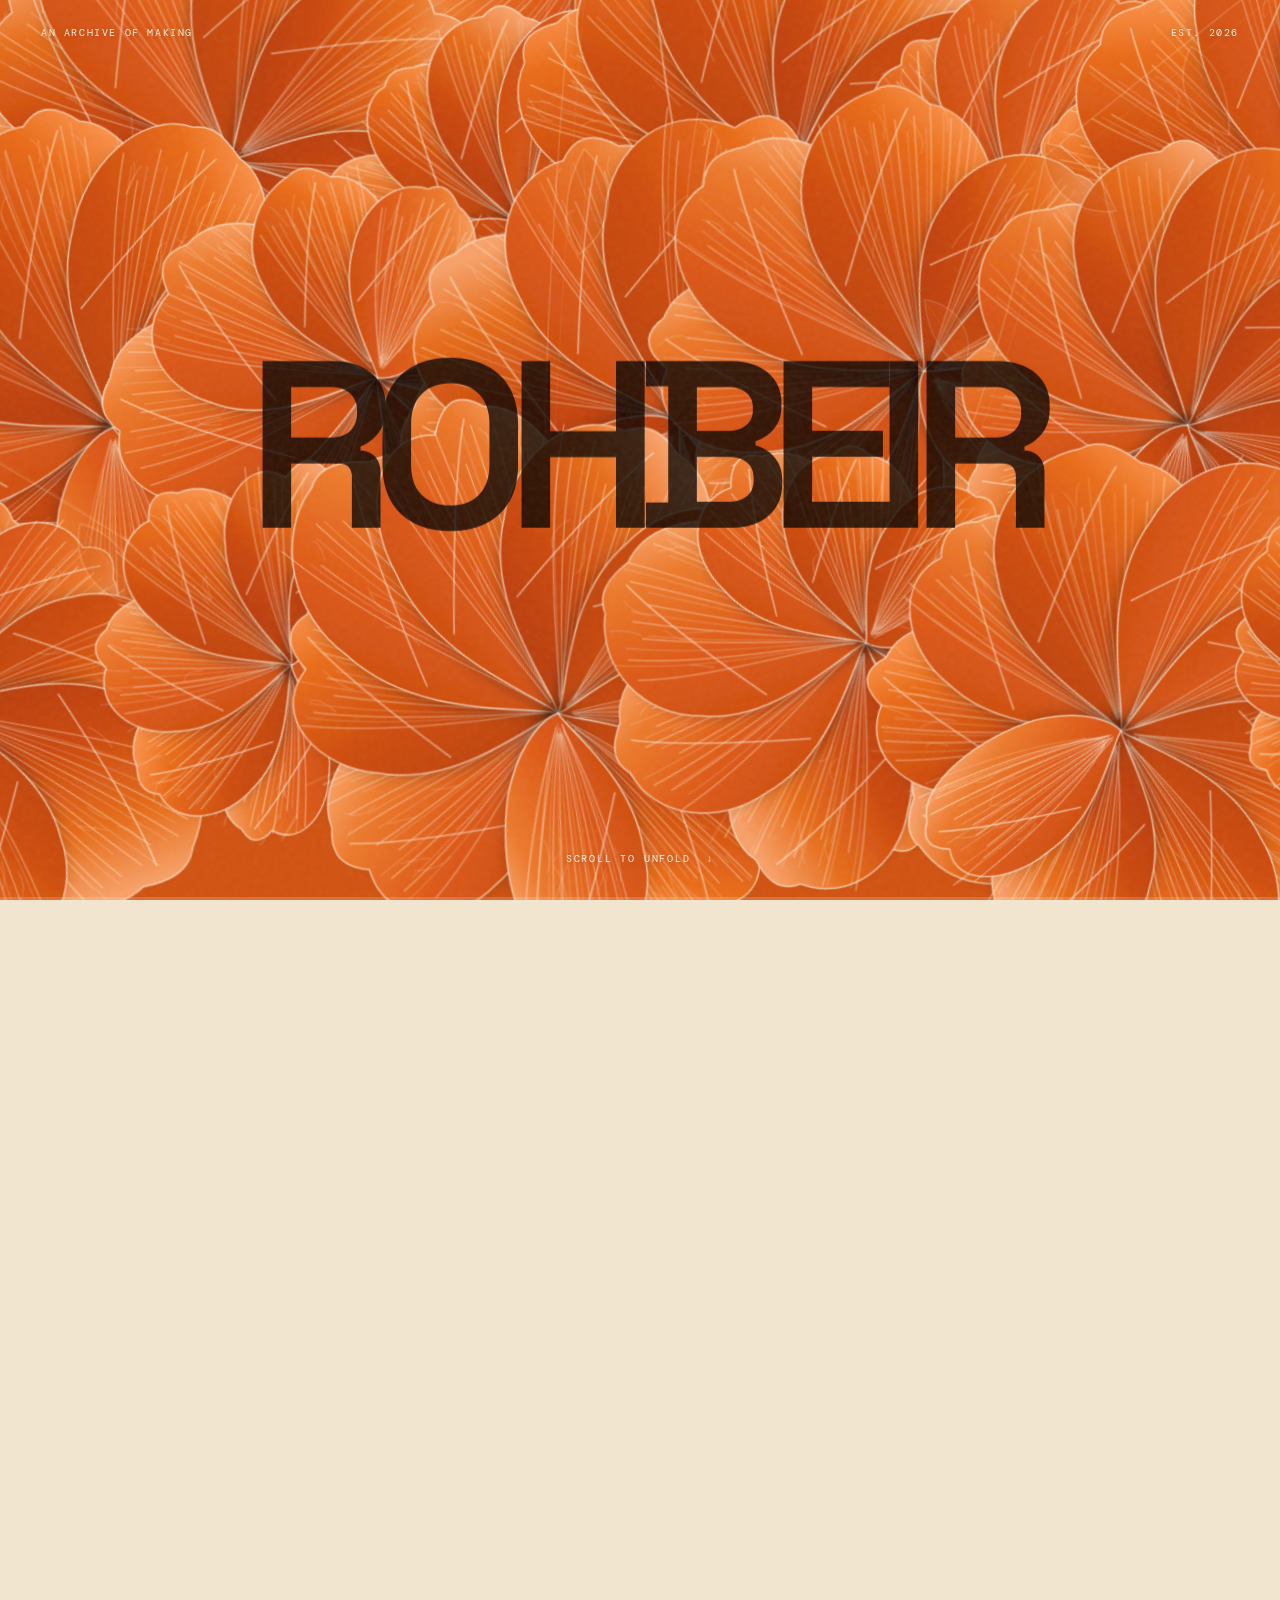
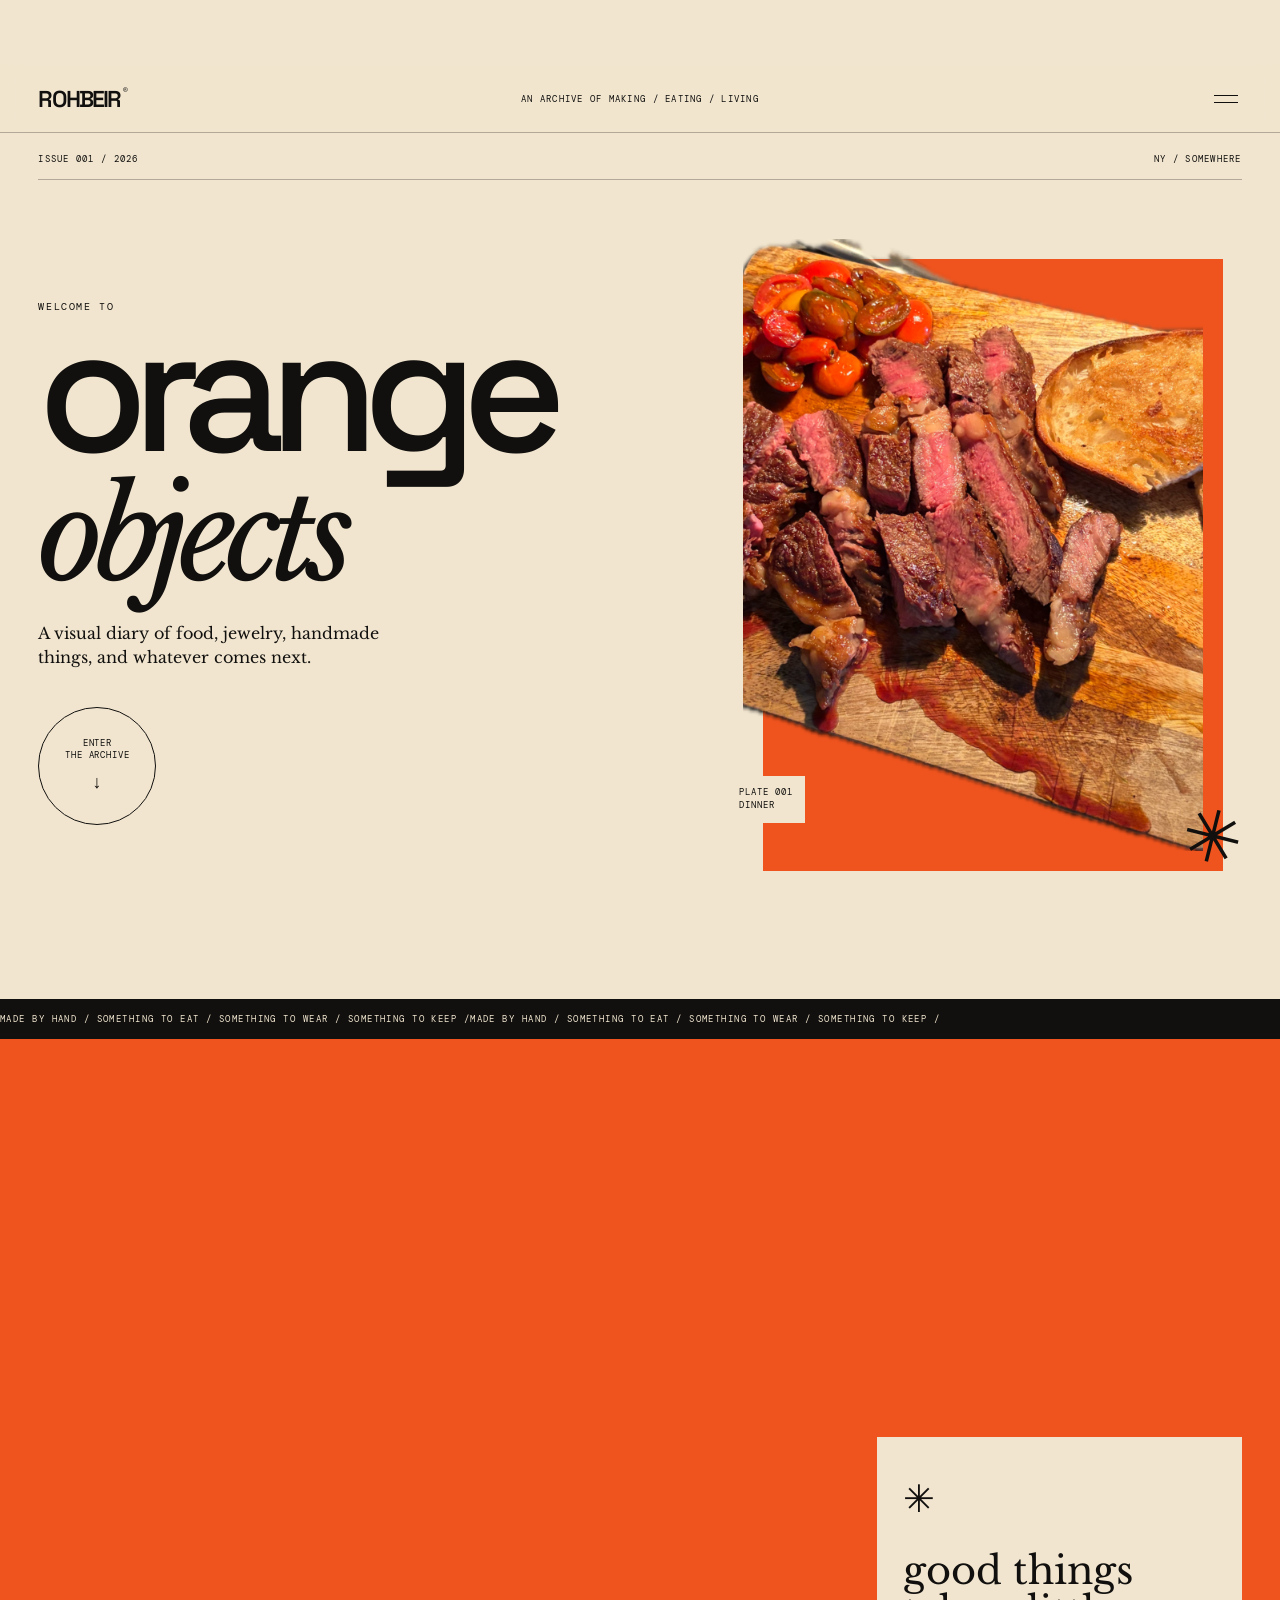
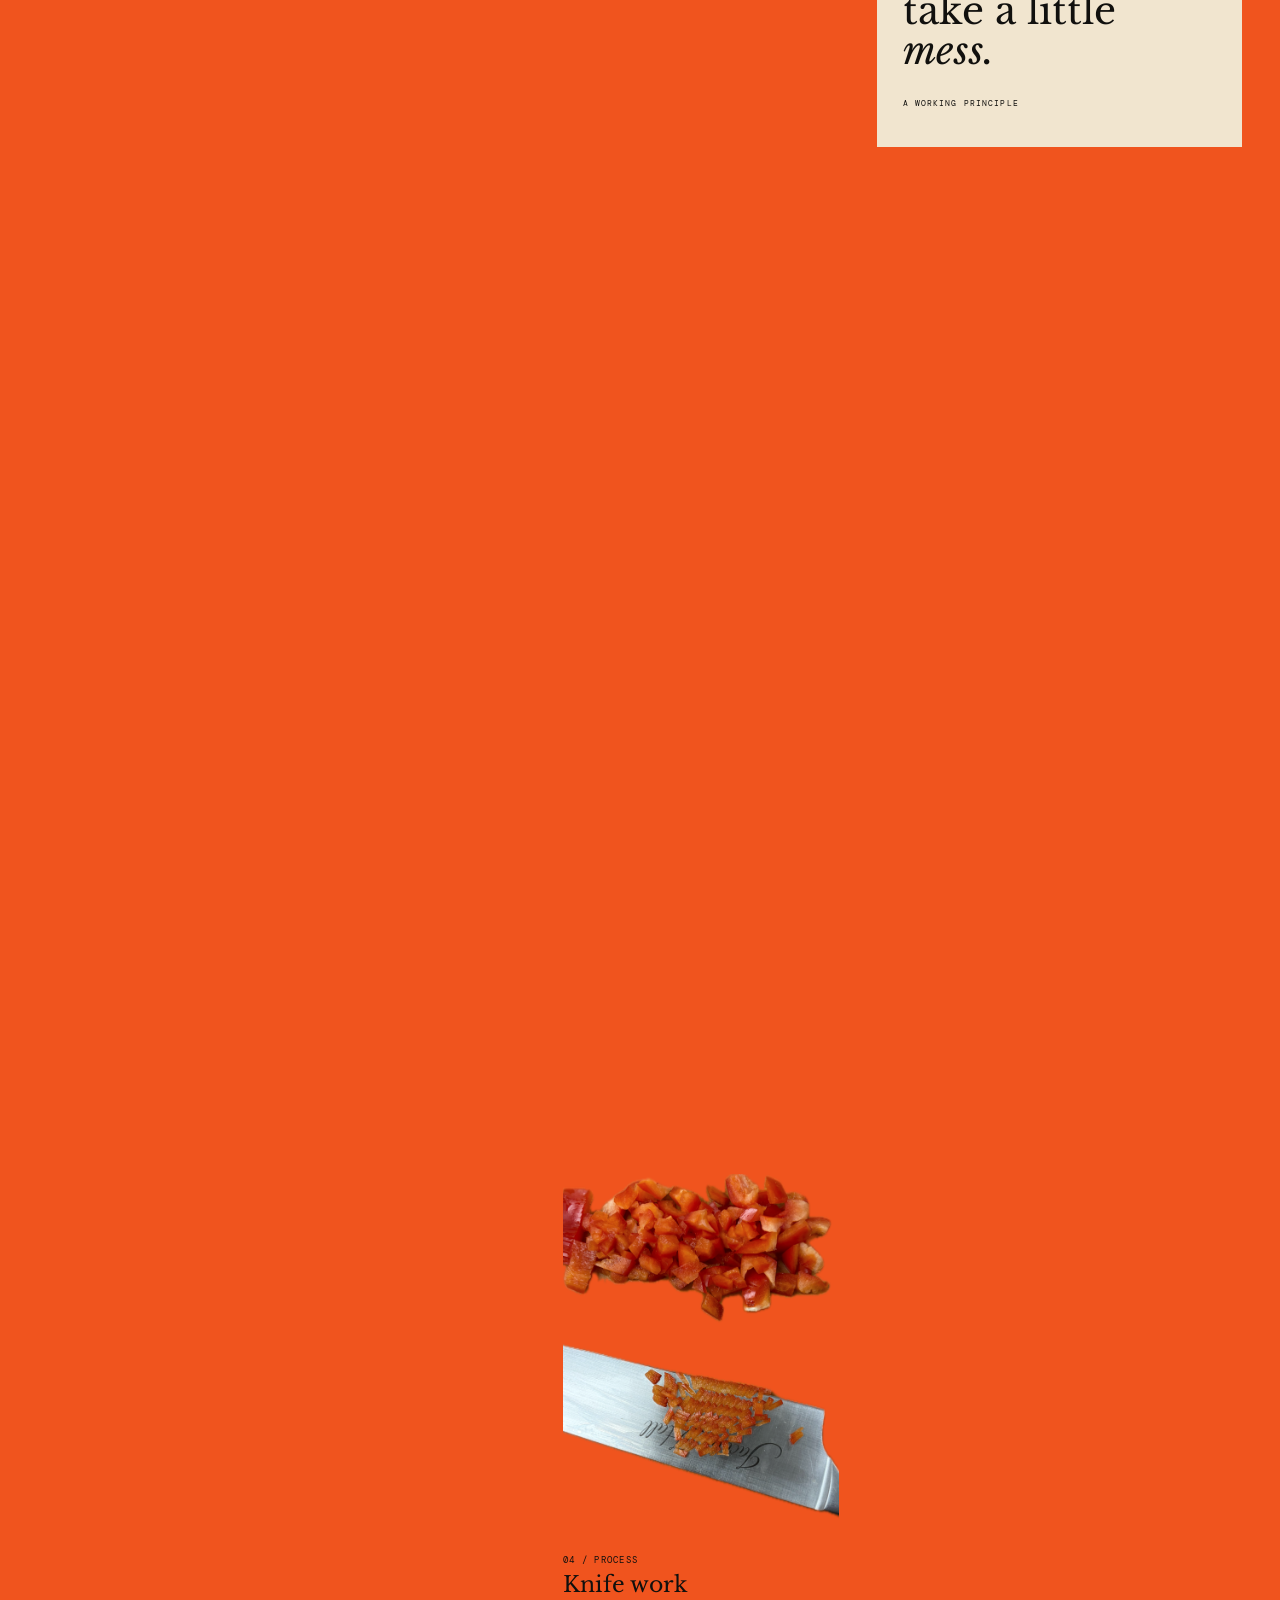
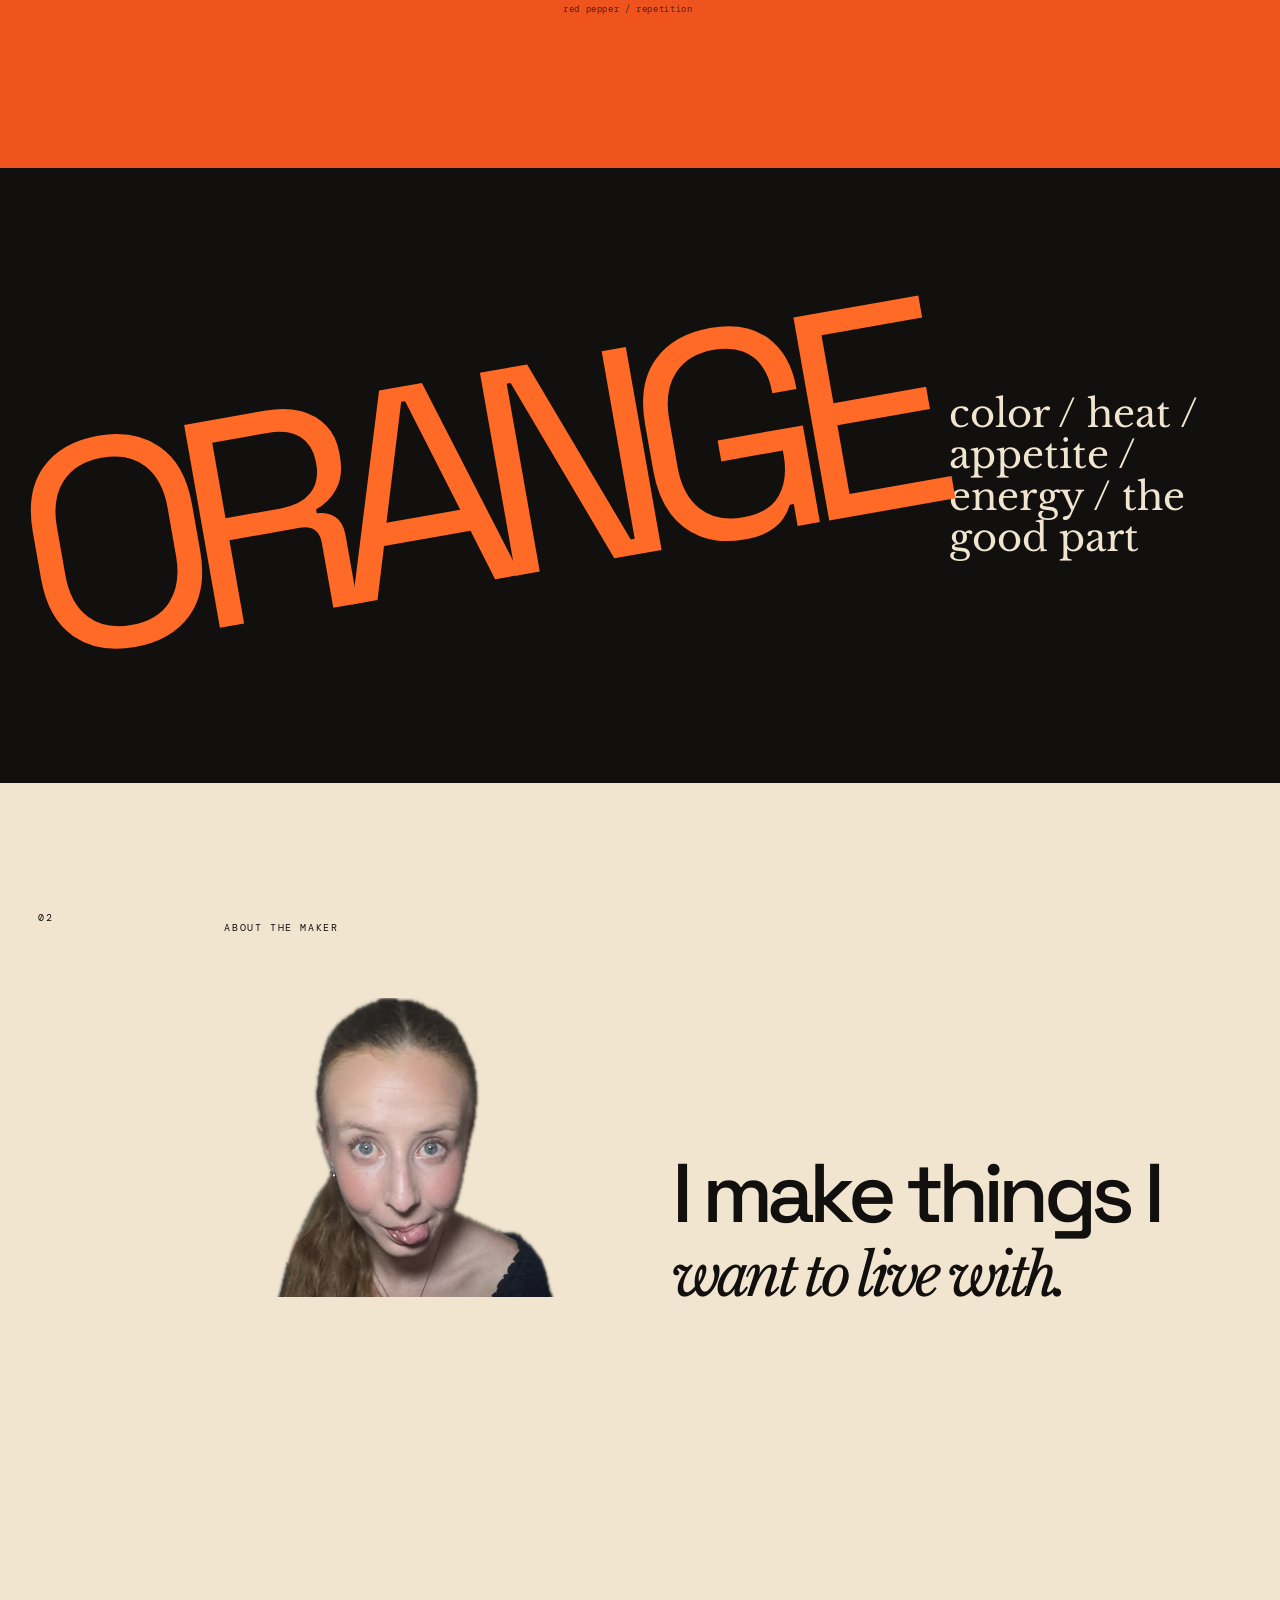
==== index.html @ 942393aa "Add files via upload" ====
<!doctype html>
<html lang="en">
<head>
  <meta charset="utf-8">
  <meta name="viewport" content="width=device-width, initial-scale=1">
  <meta name="description" content="A personal archive of food, jewelry, objects, and things made by hand.">
  <title>ROHBEIR / ORANGE OBJECTS</title>
  <link rel="preconnect" href="https://fonts.googleapis.com">
  <link rel="preconnect" href="https://fonts.gstatic.com" crossorigin>
  <link href="https://fonts.googleapis.com/css2?family=DM+Mono:wght@400;500&family=Libre+Baskerville:ital,wght@0,400;1,400&family=Space+Grotesk:wght@400;500;600&display=swap" rel="stylesheet">
  <link rel="stylesheet" href="style.css?v=11-dimensional">
</head>
<body>
  <div class="noise" aria-hidden="true"></div>

  <main id="top">
    <!-- V11: dimensional botanical collage with compressed scroll timing and continuous motion. -->
    <section class="garden-intro" id="garden-intro" aria-label="ROHBEIR botanical entrance; scroll to open the archive">
      <div class="garden-screen" id="garden-screen">
        <div class="garden-surface" id="garden-surface" aria-hidden="true"></div>
        <svg id="garden-svg" class="garden-svg" xmlns="http://www.w3.org/2000/svg" viewBox="0 0 1440 900" preserveAspectRatio="xMidYMid slice" role="img" aria-label="Dense orange and ivory engraved flowers">
          <defs id="garden-definitions">
            <linearGradient id="petal-ink" x1="0" y1="1" x2="0.65" y2="0"><stop offset="0" stop-color="#b93e0a"/><stop offset=".53" stop-color="#d9510e"/><stop offset="1" stop-color="#e7631c"/></linearGradient>
            <linearGradient id="petal-ink-2" x1="0" y1="1" x2="0" y2="0"><stop offset="0" stop-color="#c2460b"/><stop offset=".56" stop-color="#db580c"/><stop offset="1" stop-color="#ed711b"/></linearGradient>
          </defs>
          <g id="garden-flower-systems"></g>
        </svg>
        <h1 class="garden-wordmark" id="garden-wordmark">ROHBEIR</h1>
        <div class="garden-edition"><span>AN ARCHIVE OF MAKING</span><span>EST. 2026</span></div>
        <div class="garden-scrollcue" id="garden-scrollcue">SCROLL TO UNFOLD <span>↓</span></div>
        <div class="garden-progress" aria-hidden="true"><span id="garden-progress-fill"></span></div>
      </div>
    </section>
  <header class="header">
    <a href="#top" class="brand">ROHBEIR<span>®</span></a>
    <div class="header-note">AN ARCHIVE OF MAKING / EATING / LIVING</div>
    <button class="menu" aria-label="Open menu"><i></i><i></i></button>
  </header>

  <div class="menu-panel">
    <a href="#work">01 — WORK</a>
    <a href="#about">02 — ABOUT</a>
    <a href="#contact">03 — CONTACT</a>
  </div>


    <section class="hero">
      <div class="hero-meta"><span>ISSUE 001 / 2026</span><span>NY / SOMEWHERE</span></div>
      <div class="hero-layout">
        <div class="hero-copy">
          <p class="eyebrow">WELCOME TO</p>
          <h1>orange<br><em>objects</em></h1>
          <p class="lede">A visual diary of food, jewelry, handmade things, and whatever comes next.</p>
          <a class="enter" href="#work"><span>ENTER<br>THE ARCHIVE</span><b>↓</b></a>
        </div>

        <div class="hero-image">
          <div class="image-frame"><img src="images/01-steak-board.png" alt="Steak, tomatoes, and toasted bread on a wooden board"></div>
          <div class="hero-tag">PLATE 001<br>DINNER</div>
        </div>
        <div class="sun">✳</div>
      </div>
    </section>

    <div class="ticker"><span>MADE BY HAND / SOMETHING TO EAT / SOMETHING TO WEAR / SOMETHING TO KEEP / </span><span>MADE BY HAND / SOMETHING TO EAT / SOMETHING TO WEAR / SOMETHING TO KEEP / </span></div>

    <section id="work" class="work">
      <div class="work-head">
        <div class="num">01</div>
        <div>
          <p class="eyebrow">SELECTED WORK</p>
          <h2>Things I've<br><em>been making.</em></h2>
        </div>
        <p class="work-intro">The stock photos are gone. These are yours now — imperfect, immediate, and much more interesting.</p>
      </div>

      <div class="gallery">
        <article class="work-card big">
          <div class="media"><img src="images/01-steak-board.png" alt="Steak, roasted tomatoes and bread"></div>
          <div class="caption"><span>01 / FOOD</span><strong>Steak night</strong><small>board / bread / tomatoes</small></div>
        </article>

        <article class="work-card bread">
          <div class="media"><img src="images/02-sourdough.png" alt="A rustic loaf of sourdough bread"></div>
          <div class="caption"><span>02 / BREAD</span><strong>Loaf study</strong><small>crust + crumb</small></div>
        </article>

        <article class="manifesto">
          <span>✳</span>
          <p>good things<br>take a little<br><em>mess.</em></p>
          <small>A WORKING PRINCIPLE</small>
        </article>

        <article class="work-card sushi">
          <div class="media"><img src="images/03-sushi-prep.png" alt="Sushi ingredients being prepared in a kitchen"></div>
          <div class="caption"><span>03 / PROCESS</span><strong>Before the roll</strong><small>prep table / hands / mise en place</small></div>
        </article>

        <article class="work-card peppers">
          <div class="media"><img src="images/05-peppers-knife.png" alt="Diced peppers on a kitchen knife"></div>
          <div class="caption"><span>04 / PROCESS</span><strong>Knife work</strong><small>red pepper / repetition</small></div>
        </article>
      </div>
    </section>

    <section class="orange-break">
      <div class="giant">ORANGE</div>
      <p>color / heat / appetite / energy / the good part</p>
    </section>

    <section id="about" class="about">
      <div class="num">02</div>
      <div class="about-content">
        <p class="eyebrow">ABOUT THE MAKER</p>
        <div class="about-grid">
          <div class="portrait-wrap">
            <img src="images/04-maker-cake.png" alt="Portrait of the maker holding a decorated cake">
            <span>SELF PORTRAIT / CAKE 001</span>
          </div>
          <div class="about-copy">
            <h2>I make things I<br><em>want to live with.</em></h2>
            <p>This is a placeholder bio. Soon this can be your actual story — the food you make, the jewelry you design, the objects you collect, and the little obsessions that tie everything together.</p>
            <p>The site is intentionally built like an evolving notebook rather than a finished catalog. Add a piece, move something around, change the caption, keep going.</p>
            <a href="#contact" class="underline">MORE ABOUT ME ↗</a>
          </div>
        </div>
      </div>
    </section>

    <section id="contact" class="contact">
      <div class="contact-label"><span class="num">03</span><span class="eyebrow">CONTACT</span></div>
      <h2>Let's make<br><em>something.</em></h2>
      <div class="contact-row">
        <a href="mailto:hello@example.com">HELLO@EXAMPLE.COM ↗</a>
        <a href="#">INSTAGRAM ↗</a>
        <span>END OF ISSUE 001</span>
      </div>
    </section>
  </main>

  <footer><span>ORANGE / OBJECTS</span><span>© 2026</span><span>BUILT FOR THE GITHUB</span></footer>
  <script src="script.js?v=11-dimensional" defer></script>
</body>
</html>
---- style.css ----
:root{
  --orange:#f0541e;--orange2:#ff6a27;--cream:#f1e5cf;--paper:#e6d8bd;--black:#11100e;--muted:#66584d;
  --serif:"Libre Baskerville",Georgia,serif;--sans:"Space Grotesk",Arial,sans-serif;--mono:"DM Mono",monospace;
}
*{box-sizing:border-box}html{scroll-behavior:smooth}body{margin:0;background:var(--cream);color:var(--black);font-family:var(--sans);overflow-x:hidden}
body:before{content:"";position:fixed;inset:0;pointer-events:none;z-index:99;opacity:.065;background-image:url("data:image/svg+xml,%3Csvg viewBox='0 0 180 180' xmlns='http://www.w3.org/2000/svg'%3E%3Cfilter id='n'%3E%3CfeTurbulence type='fractalNoise' baseFrequency='.8' numOctaves='4' stitchTiles='stitch'/%3E%3C/filter%3E%3Crect width='100%25' height='100%25' filter='url(%23n)'/%3E%3C/svg%3E")}
img{display:block;width:100%;height:100%;object-fit:cover}.noise{display:none}a{color:inherit;text-decoration:none}
.header{height:68px;padding:0 3vw;display:grid;grid-template-columns:1fr 1fr 1fr;align-items:center;position:sticky;top:0;z-index:20;background:rgba(241,229,207,.94);backdrop-filter:blur(10px);border-bottom:1px solid rgba(17,16,14,.28)}
.brand{font-size:23px;letter-spacing:-.08em;font-weight:600}.brand span{font:8px var(--mono);vertical-align:top;margin-left:2px}.header-note{text-align:center;font:9px var(--mono);letter-spacing:.14em}
.menu{justify-self:end;background:none;border:0;width:34px;height:30px;display:flex;flex-direction:column;justify-content:center;gap:6px;cursor:pointer}.menu i{display:block;width:24px;height:1px;background:var(--black)}
.menu-panel{display:none;position:fixed;inset:68px 0 auto;z-index:19;background:var(--black);color:var(--cream);padding:28px 5vw;flex-direction:column;gap:18px;font:11px var(--mono);letter-spacing:.12em}.menu-panel.open{display:flex}

.hero{padding:20px 3vw 7vw}.hero-meta{display:flex;justify-content:space-between;border-bottom:1px solid rgba(17,16,14,.28);padding-bottom:14px;font:9px var(--mono);letter-spacing:.14em}
.hero-layout{min-height:81vh;display:grid;grid-template-columns:1.05fr .85fr;gap:7vw;align-items:center;position:relative}.hero-copy{padding:5vw 0 3vw}.eyebrow,.num{font:10px var(--mono);letter-spacing:.16em}.hero-copy h1{font-size:clamp(80px,14vw,205px);line-height:.72;letter-spacing:-.09em;font-weight:500;margin:12px 0}.hero-copy h1 em,.about h2 em,.contact h2 em{font-family:var(--serif);font-weight:400;font-size:.7em;letter-spacing:-.08em}
.lede{max-width:380px;font:16px/1.5 var(--serif);margin:38px 0}.enter{width:118px;height:118px;border:1px solid var(--black);border-radius:50%;display:flex;flex-direction:column;align-items:center;justify-content:center;text-align:center;font:9px/1.35 var(--mono);letter-spacing:.1em;transition:.25s}.enter b{font-size:18px;font-weight:400;margin-top:9px}.enter:hover{background:var(--black);color:var(--cream);transform:rotate(-8deg)}
.hero-image{height:min(68vh,750px);position:relative;margin-right:3vw}.hero-image:before{content:"";position:absolute;inset:20px -20px -20px 20px;background:var(--orange);z-index:-1}.image-frame{height:100%;overflow:hidden}.hero-tag{position:absolute;left:-16px;bottom:28px;background:var(--cream);padding:10px 12px;font:9px/1.5 var(--mono);letter-spacing:.1em}.sun{position:absolute;right:0;bottom:2vw;font-size:72px;transform:rotate(14deg)}

.ticker{background:var(--black);color:var(--cream);overflow:hidden;white-space:nowrap;padding:14px 0;font:9px var(--mono);letter-spacing:.16em}.ticker span{display:inline-block;animation:move 28s linear infinite}@keyframes move{to{transform:translateX(-50%)}}

.work{background:var(--orange);padding:9vw 3vw 12vw}.work-head{display:grid;grid-template-columns:.12fr .9fr .55fr;gap:3vw;align-items:end;margin-bottom:7vw}.work-head h2,.about h2{font-size:clamp(53px,6.5vw,96px);line-height:.88;letter-spacing:-.07em;font-weight:500;margin:12px 0}.work-intro{max-width:330px;font:14px/1.55 var(--serif);margin:0}
.gallery{display:grid;grid-template-columns:1.2fr .68fr .9fr;gap:7vw 3vw;align-items:start}.work-card .media{position:relative;overflow:hidden}.work-card img{transition:transform .6s ease;filter:saturate(.83) contrast(1.04)}.work-card:hover img{transform:scale(1.035)}.big img{aspect-ratio:4/3}.bread img{aspect-ratio:4/5}.sushi img{aspect-ratio:4/5}.peppers{grid-column:2; margin-top:10vw}.peppers img{aspect-ratio:3/4}
.caption{padding-top:12px;display:grid;gap:5px}.caption span{font:9px var(--mono);letter-spacing:.14em}.caption strong{font:22px var(--serif);font-weight:400}.caption small{font:9px var(--mono);letter-spacing:.07em;opacity:.72}
.manifesto{background:var(--cream);min-height:310px;padding:3vw 2vw;display:flex;flex-direction:column;justify-content:space-between}.manifesto>span{font-size:38px}.manifesto p{font:clamp(27px,3vw,44px)/1.04 var(--serif);margin:20px 0}.manifesto small{font:8px var(--mono);letter-spacing:.14em}.sushi{grid-column:3;margin-top:5vw}

.orange-break{min-height:48vw;background:var(--black);color:var(--orange2);display:grid;grid-template-columns:1fr 1fr;align-items:center;padding:5vw 3vw;overflow:hidden}.giant{font-size:clamp(110px,23vw,350px);letter-spacing:-.12em;line-height:.7;transform:rotate(-10deg) translateX(-2vw)}.orange-break p{font:clamp(24px,3vw,46px)/1.08 var(--serif);color:var(--cream);max-width:450px}

.about{padding:10vw 3vw 12vw;display:grid;grid-template-columns:.12fr 1fr;gap:5vw}.about-grid{display:grid;grid-template-columns:.65fr 1fr;gap:6vw;align-items:center;margin-top:5vw}.portrait-wrap{position:relative;height:55vw;max-height:720px}.portrait-wrap img{object-fit:contain;object-position:center bottom}.portrait-wrap span{position:absolute;left:0;bottom:10px;background:var(--black);color:var(--cream);padding:8px 10px;font:8px var(--mono);letter-spacing:.12em}.about-copy{max-width:650px}.about-copy>p{font:16px/1.65 var(--serif);color:var(--muted);margin:0 0 25px}.underline{display:inline-block;font:9px var(--mono);letter-spacing:.14em;border-bottom:1px solid var(--black);padding-bottom:7px;margin-top:10px}

.contact{background:var(--paper);padding:5vw 3vw 3vw;min-height:73vh;display:flex;flex-direction:column;justify-content:space-between}.contact-label{display:flex;justify-content:space-between}.contact h2{font-size:clamp(82px,14vw,205px);line-height:.73;letter-spacing:-.09em;margin:7vw 0;font-weight:500}.contact-row{border-top:1px solid rgba(17,16,14,.3);padding-top:14px;display:grid;grid-template-columns:1fr 1fr 1fr;font:9px var(--mono);letter-spacing:.13em}.contact-row a:hover{text-decoration:underline}
footer{background:var(--black);color:var(--cream);display:flex;justify-content:space-between;padding:18px 3vw;font:9px var(--mono);letter-spacing:.13em}

@media(max-width:820px){
  .header{grid-template-columns:1fr auto;padding:0 5vw}.header-note{display:none}.hero{padding:18px 5vw 20vw}.hero-meta span:last-child{display:none}.hero-layout{grid-template-columns:1fr;gap:17vw}.hero-copy{padding-top:16vw}.hero-copy h1{font-size:23vw}.hero-image{height:108vw;margin:0 5vw 0 4vw}.sun{display:none}
  .work,.about,.contact{padding-left:5vw;padding-right:5vw}.work-head{grid-template-columns:1fr;gap:17px}.work-intro{margin-top:16px}.gallery{grid-template-columns:1fr;gap:17vw}.manifesto,.sushi,.peppers{grid-column:auto;margin-top:0}.manifesto{min-height:300px;padding:11vw 8vw}.orange-break{min-height:92vw;grid-template-columns:1fr;padding:10vw 5vw}.giant{font-size:28vw;transform:none}.about{grid-template-columns:1fr;gap:13vw}.about-grid{grid-template-columns:1fr;gap:12vw}.portrait-wrap{height:115vw}.contact-row{grid-template-columns:1fr;gap:17px}.contact{min-height:85vh}.contact h2{font-size:24vw}footer{flex-direction:column;gap:8px;padding-left:5vw;padding-right:5vw}}

.reveal{opacity:0;transform:translateY(24px);transition:opacity .7s ease,transform .7s ease}.reveal.seen{opacity:1;transform:none}

/* V11: dimensional botanical collage with continuous scroll-driven motion. */
html{scroll-behavior:auto}
.garden-intro{position:relative;height:185vh;height:185dvh;isolation:isolate;z-index:25;pointer-events:none}
.garden-screen{position:sticky;top:0;overflow:hidden;isolation:isolate;height:100vh;height:100dvh;pointer-events:none;background:transparent}
.garden-surface{position:absolute;inset:0;background:#d25210;will-change:opacity;z-index:0}
.garden-svg{display:block;position:absolute;inset:0;width:100%;height:100%;z-index:1;overflow:hidden;will-change:opacity}
.garden-svg .flower-system,.garden-svg .petal-motion,.garden-svg .vine-group,.garden-svg .bud-group{will-change:transform,opacity,filter}
.garden-wordmark{position:absolute;z-index:5;top:49.6%;left:50%;transform:translate(-50%,-50%);margin:0;font:600 clamp(76px,18.6vw,356px)/.75 var(--sans);letter-spacing:-.108em;color:#3c3a38;white-space:nowrap;text-align:center;will-change:transform,opacity;mix-blend-mode:multiply}
.garden-edition{position:absolute;z-index:6;top:26px;left:3.2vw;right:3.2vw;display:flex;justify-content:space-between;gap:1rem;font:10px var(--mono);letter-spacing:.16em;color:#fff2dc;text-shadow:0 2px 6px rgba(114,35,5,.35)}
.garden-scrollcue{position:absolute;z-index:6;left:50%;bottom:35px;transform:translateX(-50%);font:10px var(--mono);letter-spacing:.18em;color:#fff6ea;white-space:nowrap;text-shadow:0 2px 7px rgba(110,32,5,.35);will-change:opacity}
.garden-scrollcue span{margin-left:8px}
.garden-progress{position:absolute;left:0;bottom:0;height:3px;width:100%;z-index:7;background:rgba(255,243,218,.18)}
.garden-progress span{display:block;width:100%;height:100%;background:#fcebd2;transform-origin:0 50%;transform:scaleX(0)}
.garden-svg .vine-stroke{fill:none;stroke:#ffeed4;stroke-width:1.3;vector-effect:non-scaling-stroke;stroke-linecap:round;stroke-linejoin:round}
.garden-svg .vine-echo{fill:none;stroke:#ffe7c8;stroke-width:.68;opacity:.58;vector-effect:non-scaling-stroke;stroke-linecap:round}
.garden-svg .petal-fill{stroke:#fff0de;stroke-width:1.02;vector-effect:non-scaling-stroke;stroke-linejoin:round;stroke-linecap:round;filter:url(#petal-shadow-filter)}
.garden-svg .petal-shadow{mix-blend-mode:multiply;opacity:.30}
.garden-svg .petal-highlight{fill:none;stroke:#fff7ec;stroke-width:1.15;opacity:.75;stroke-linecap:round;vector-effect:non-scaling-stroke}
.garden-svg .petal-rim{fill:none;stroke:#ffe2c0;stroke-width:.9;opacity:.42;stroke-linecap:round;vector-effect:non-scaling-stroke}
.garden-svg .petal-engraving{fill:none;stroke:#fff0dc;stroke-width:.72;opacity:.75;stroke-linecap:round;vector-effect:non-scaling-stroke}
.garden-svg .petal-micro{fill:none;stroke:#fff4e8;stroke-width:.42;opacity:.56;stroke-linecap:round;vector-effect:non-scaling-stroke}
.garden-svg .bud-core{filter:url(#bud-shadow-filter)}
.garden-svg .bud-mark{fill:none;stroke:#fff0d8;stroke-width:.8;vector-effect:non-scaling-stroke;stroke-linecap:round}
@media(max-width:760px){.garden-intro{height:165vh;height:165dvh}.garden-wordmark{font-size:22vw;letter-spacing:-.11em}.garden-edition{font-size:8px}.garden-scrollcue{font-size:9px;bottom:28px}}
@media(prefers-reduced-motion:reduce){.garden-intro{height:100vh;height:100dvh}.garden-wordmark{will-change:auto}}
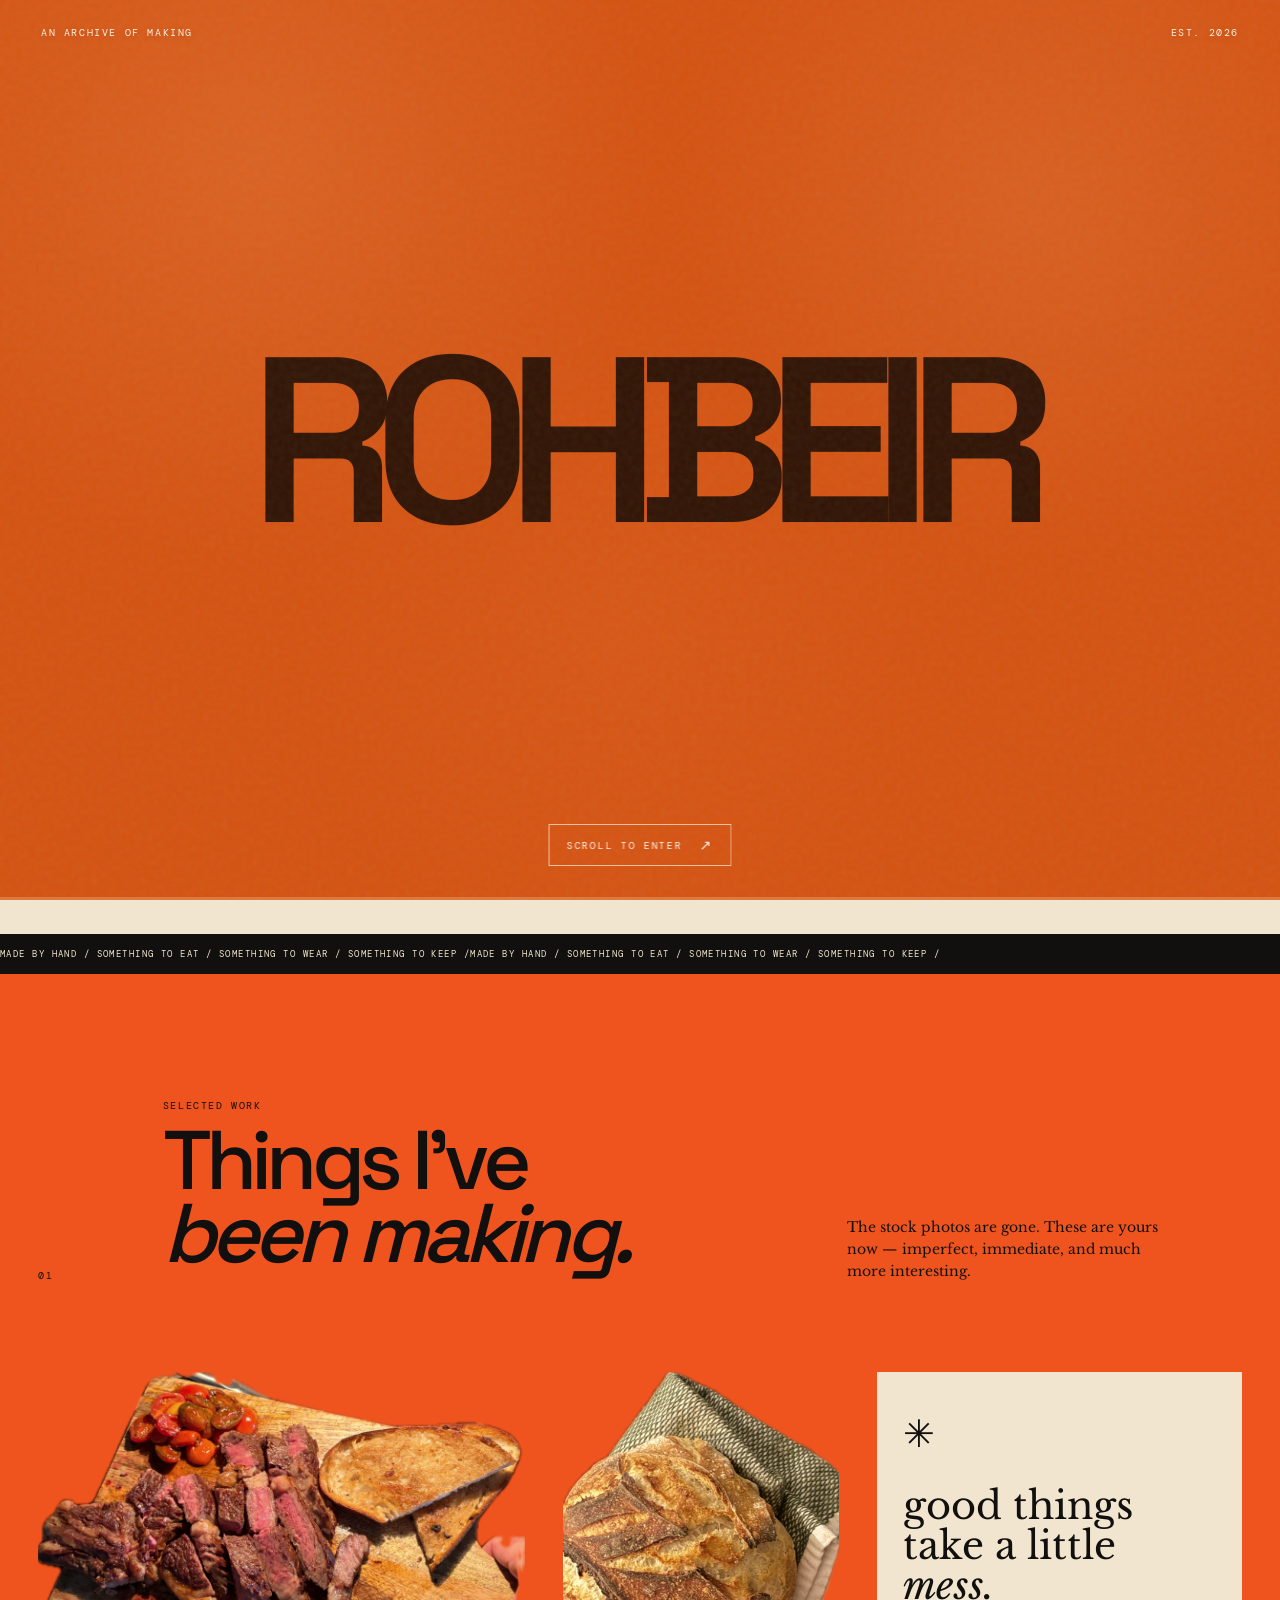
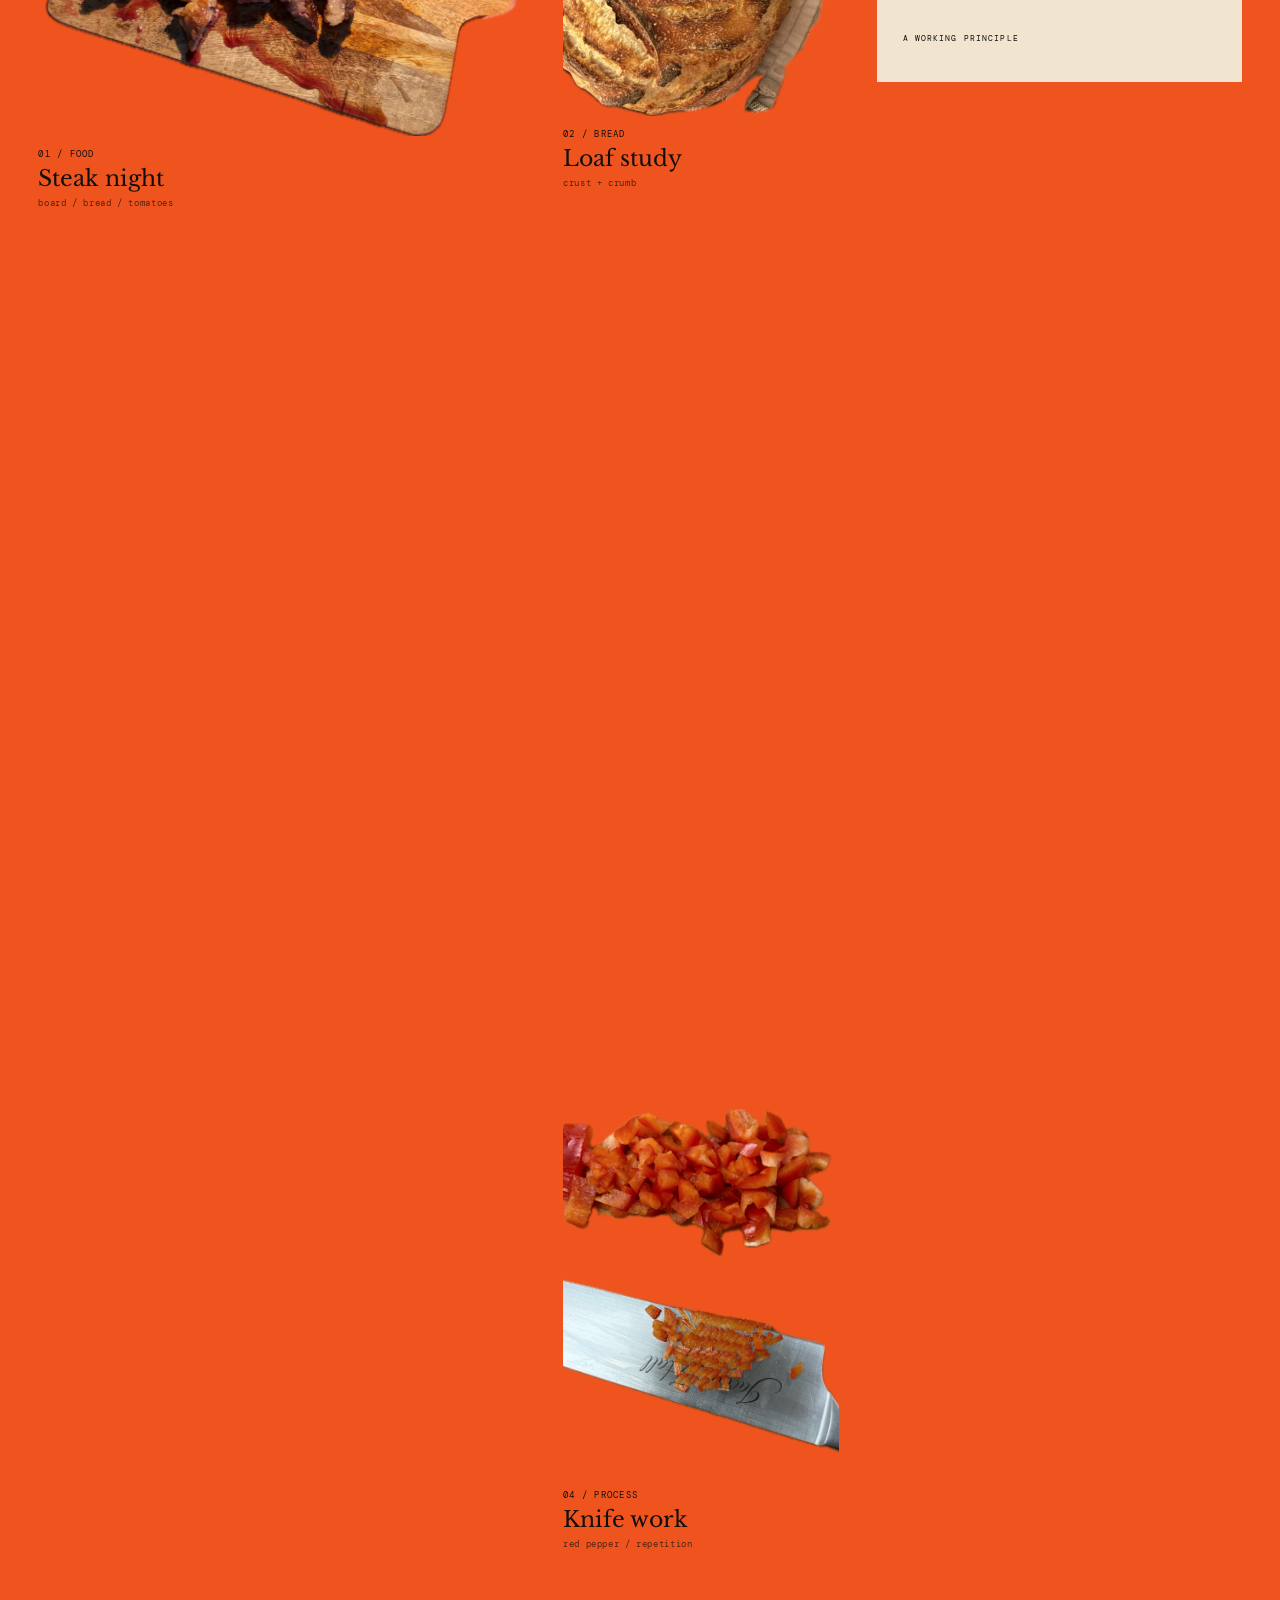
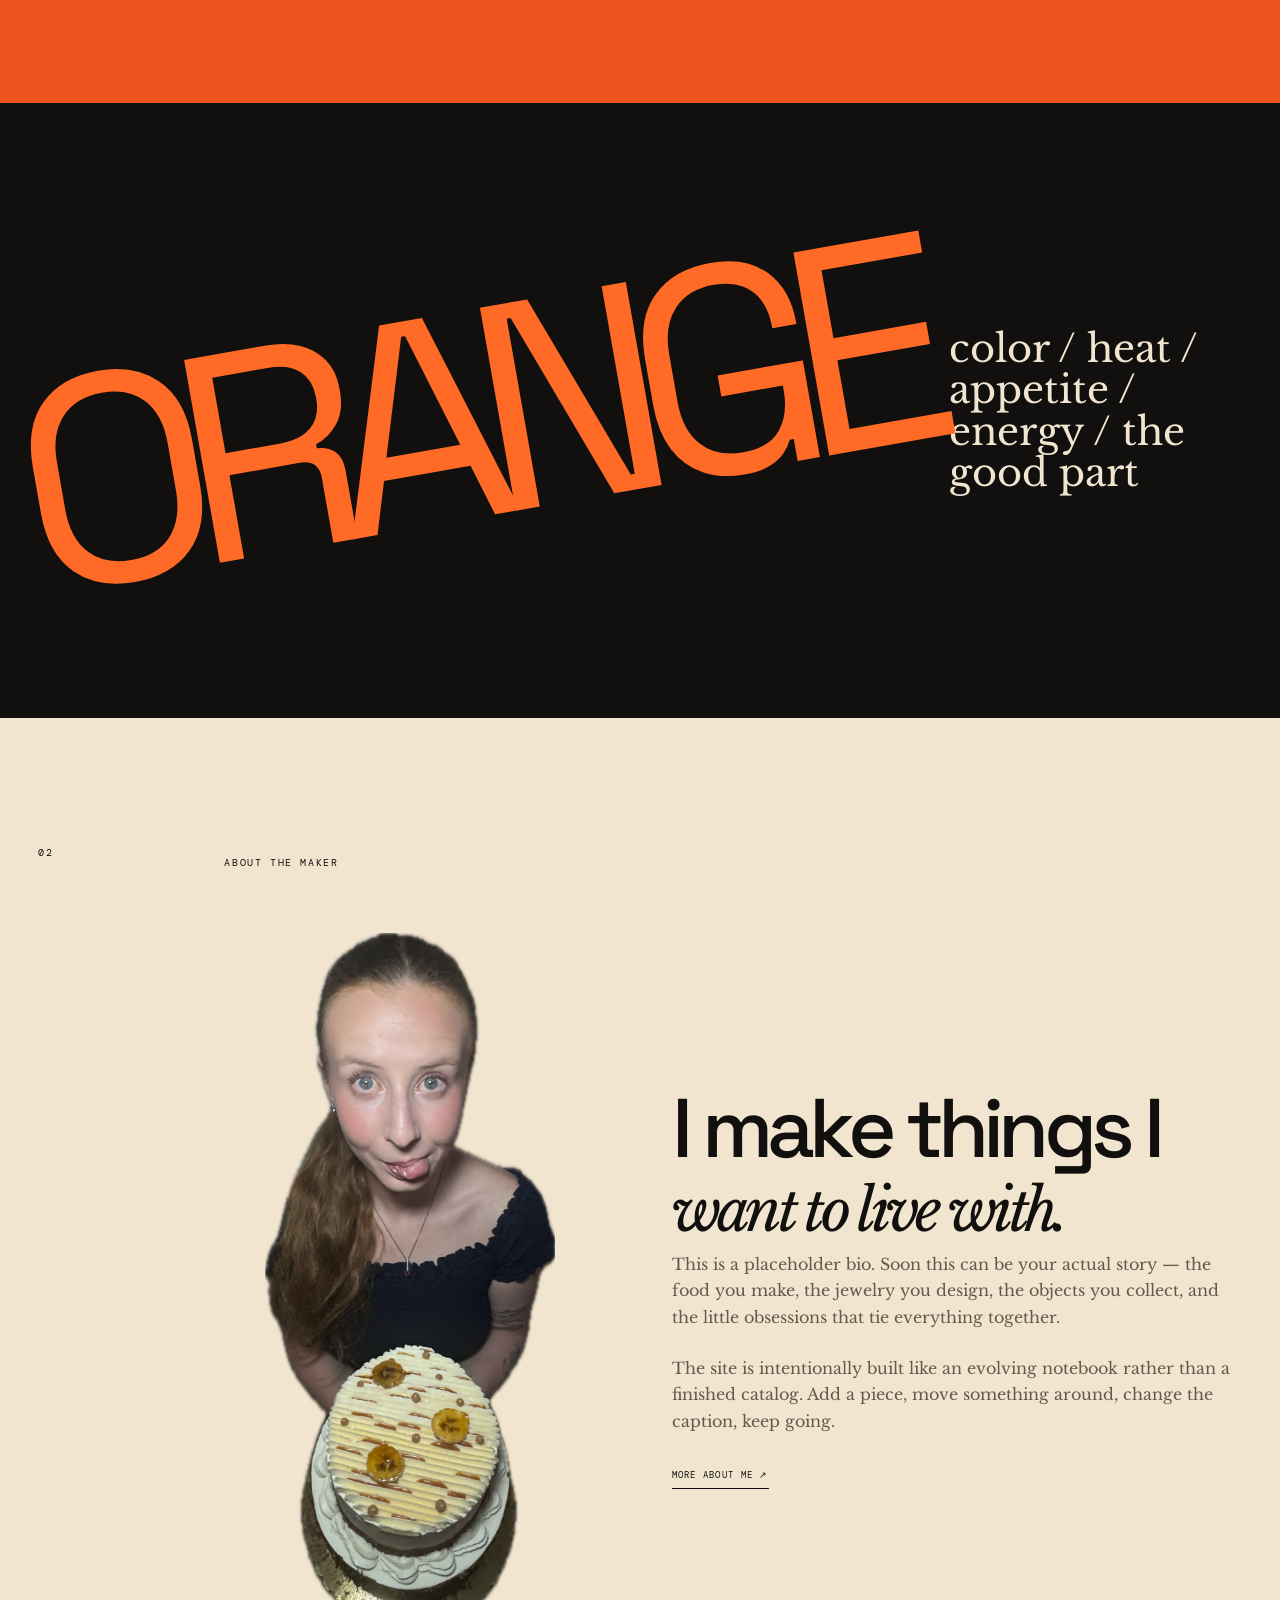
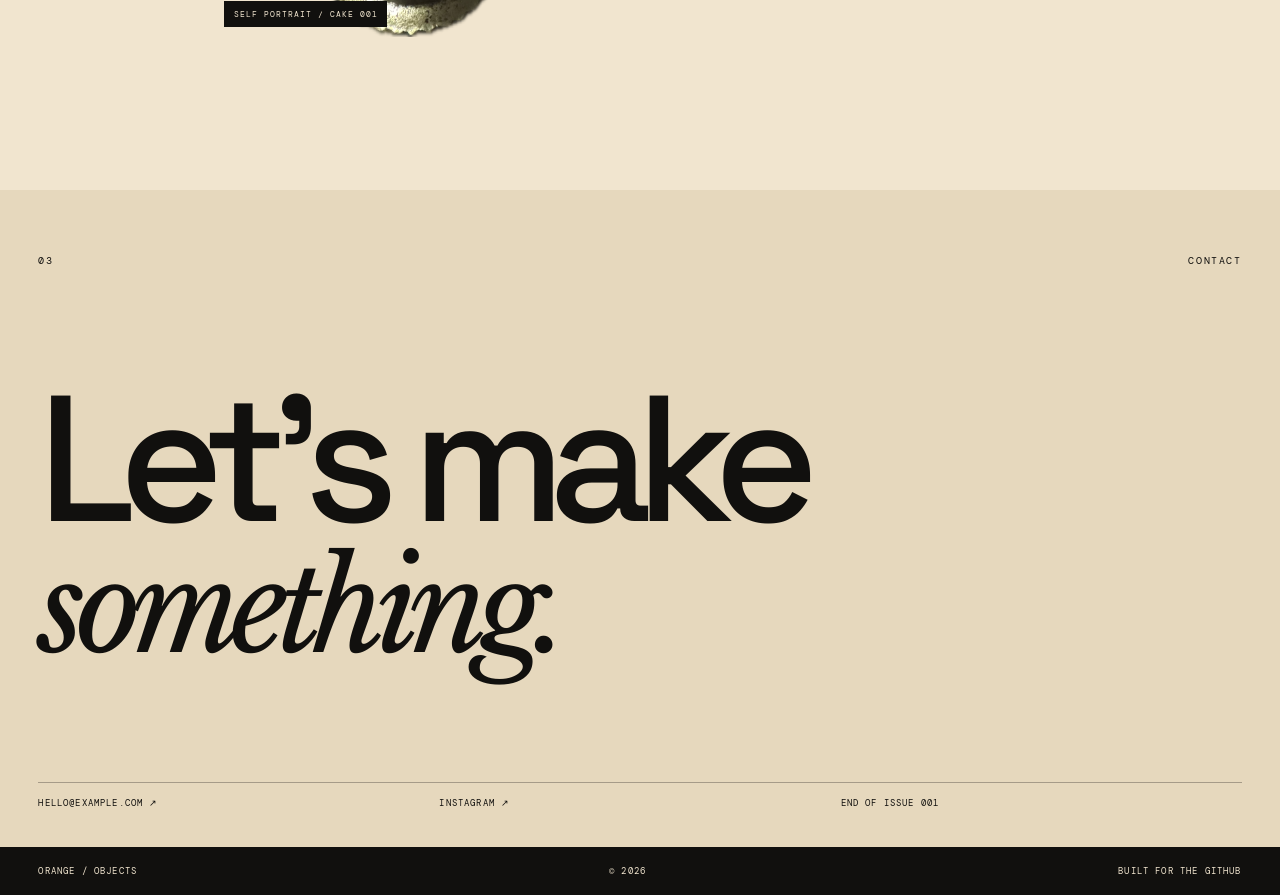
==== commit 0428d1dc: "Add files via upload" ====
--- a/index.html
+++ b/index.html
@@ -8,29 +8,22 @@
   <link rel="preconnect" href="https://fonts.googleapis.com">
   <link rel="preconnect" href="https://fonts.gstatic.com" crossorigin>
   <link href="https://fonts.googleapis.com/css2?family=DM+Mono:wght@400;500&family=Libre+Baskerville:ital,wght@0,400;1,400&family=Space+Grotesk:wght@400;500;600&display=swap" rel="stylesheet">
-  <link rel="stylesheet" href="style.css?v=11-dimensional">
+  <link rel="stylesheet" href="style.css?v=13-cutpaper-wall">
 </head>
 <body>
   <div class="noise" aria-hidden="true"></div>
 
+
+  <!-- V13: Intro overlay built from six approved cut-paper flower systems, repeated into a dense retracting wall. -->
+  <div class="garden-intro" id="garden-intro" aria-label="ROHBEIR botanical opening. Scroll once to enter the website.">
+    <canvas class="garden-canvas" id="garden-canvas" aria-hidden="true"></canvas>
+    <h1 class="garden-wordmark" id="garden-wordmark">ROHBEIR</h1>
+    <div class="garden-edition" id="garden-edition"><span>AN ARCHIVE OF MAKING</span><span>EST. 2026</span></div>
+    <button class="garden-scrollcue" id="garden-scrollcue" type="button" aria-label="Enter the site">SCROLL TO ENTER <span>↗</span></button>
+    <div class="garden-progress" aria-hidden="true"><span id="garden-progress-fill"></span></div>
+  </div>
+
   <main id="top">
-    <!-- V11: dimensional botanical collage with compressed scroll timing and continuous motion. -->
-    <section class="garden-intro" id="garden-intro" aria-label="ROHBEIR botanical entrance; scroll to open the archive">
-      <div class="garden-screen" id="garden-screen">
-        <div class="garden-surface" id="garden-surface" aria-hidden="true"></div>
-        <svg id="garden-svg" class="garden-svg" xmlns="http://www.w3.org/2000/svg" viewBox="0 0 1440 900" preserveAspectRatio="xMidYMid slice" role="img" aria-label="Dense orange and ivory engraved flowers">
-          <defs id="garden-definitions">
-            <linearGradient id="petal-ink" x1="0" y1="1" x2="0.65" y2="0"><stop offset="0" stop-color="#b93e0a"/><stop offset=".53" stop-color="#d9510e"/><stop offset="1" stop-color="#e7631c"/></linearGradient>
-            <linearGradient id="petal-ink-2" x1="0" y1="1" x2="0" y2="0"><stop offset="0" stop-color="#c2460b"/><stop offset=".56" stop-color="#db580c"/><stop offset="1" stop-color="#ed711b"/></linearGradient>
-          </defs>
-          <g id="garden-flower-systems"></g>
-        </svg>
-        <h1 class="garden-wordmark" id="garden-wordmark">ROHBEIR</h1>
-        <div class="garden-edition"><span>AN ARCHIVE OF MAKING</span><span>EST. 2026</span></div>
-        <div class="garden-scrollcue" id="garden-scrollcue">SCROLL TO UNFOLD <span>↓</span></div>
-        <div class="garden-progress" aria-hidden="true"><span id="garden-progress-fill"></span></div>
-      </div>
-    </section>
   <header class="header">
     <a href="#top" class="brand">ROHBEIR<span>®</span></a>
     <div class="header-note">AN ARCHIVE OF MAKING / EATING / LIVING</div>
@@ -139,6 +132,6 @@
   </main>
 
   <footer><span>ORANGE / OBJECTS</span><span>© 2026</span><span>BUILT FOR THE GITHUB</span></footer>
-  <script src="script.js?v=11-dimensional" defer></script>
+  <script src="script.js?v=13-cutpaper-wall" defer></script>
 </body>
 </html>
--- a/style.css
+++ b/style.css
@@ -35,28 +35,19 @@
 
 .reveal{opacity:0;transform:translateY(24px);transition:opacity .7s ease,transform .7s ease}.reveal.seen{opacity:1;transform:none}
 
-/* V11: dimensional botanical collage with continuous scroll-driven motion. */
-html{scroll-behavior:auto}
-.garden-intro{position:relative;height:185vh;height:185dvh;isolation:isolate;z-index:25;pointer-events:none}
-.garden-screen{position:sticky;top:0;overflow:hidden;isolation:isolate;height:100vh;height:100dvh;pointer-events:none;background:transparent}
-.garden-surface{position:absolute;inset:0;background:#d25210;will-change:opacity;z-index:0}
-.garden-svg{display:block;position:absolute;inset:0;width:100%;height:100%;z-index:1;overflow:hidden;will-change:opacity}
-.garden-svg .flower-system,.garden-svg .petal-motion,.garden-svg .vine-group,.garden-svg .bud-group{will-change:transform,opacity,filter}
-.garden-wordmark{position:absolute;z-index:5;top:49.6%;left:50%;transform:translate(-50%,-50%);margin:0;font:600 clamp(76px,18.6vw,356px)/.75 var(--sans);letter-spacing:-.108em;color:#3c3a38;white-space:nowrap;text-align:center;will-change:transform,opacity;mix-blend-mode:multiply}
-.garden-edition{position:absolute;z-index:6;top:26px;left:3.2vw;right:3.2vw;display:flex;justify-content:space-between;gap:1rem;font:10px var(--mono);letter-spacing:.16em;color:#fff2dc;text-shadow:0 2px 6px rgba(114,35,5,.35)}
-.garden-scrollcue{position:absolute;z-index:6;left:50%;bottom:35px;transform:translateX(-50%);font:10px var(--mono);letter-spacing:.18em;color:#fff6ea;white-space:nowrap;text-shadow:0 2px 7px rgba(110,32,5,.35);will-change:opacity}
-.garden-scrollcue span{margin-left:8px}
-.garden-progress{position:absolute;left:0;bottom:0;height:3px;width:100%;z-index:7;background:rgba(255,243,218,.18)}
-.garden-progress span{display:block;width:100%;height:100%;background:#fcebd2;transform-origin:0 50%;transform:scaleX(0)}
-.garden-svg .vine-stroke{fill:none;stroke:#ffeed4;stroke-width:1.3;vector-effect:non-scaling-stroke;stroke-linecap:round;stroke-linejoin:round}
-.garden-svg .vine-echo{fill:none;stroke:#ffe7c8;stroke-width:.68;opacity:.58;vector-effect:non-scaling-stroke;stroke-linecap:round}
-.garden-svg .petal-fill{stroke:#fff0de;stroke-width:1.02;vector-effect:non-scaling-stroke;stroke-linejoin:round;stroke-linecap:round;filter:url(#petal-shadow-filter)}
-.garden-svg .petal-shadow{mix-blend-mode:multiply;opacity:.30}
-.garden-svg .petal-highlight{fill:none;stroke:#fff7ec;stroke-width:1.15;opacity:.75;stroke-linecap:round;vector-effect:non-scaling-stroke}
-.garden-svg .petal-rim{fill:none;stroke:#ffe2c0;stroke-width:.9;opacity:.42;stroke-linecap:round;vector-effect:non-scaling-stroke}
-.garden-svg .petal-engraving{fill:none;stroke:#fff0dc;stroke-width:.72;opacity:.75;stroke-linecap:round;vector-effect:non-scaling-stroke}
-.garden-svg .petal-micro{fill:none;stroke:#fff4e8;stroke-width:.42;opacity:.56;stroke-linecap:round;vector-effect:non-scaling-stroke}
-.garden-svg .bud-core{filter:url(#bud-shadow-filter)}
-.garden-svg .bud-mark{fill:none;stroke:#fff0d8;stroke-width:.8;vector-effect:non-scaling-stroke;stroke-linecap:round}
-@media(max-width:760px){.garden-intro{height:165vh;height:165dvh}.garden-wordmark{font-size:22vw;letter-spacing:-.11em}.garden-edition{font-size:8px}.garden-scrollcue{font-size:9px;bottom:28px}}
-@media(prefers-reduced-motion:reduce){.garden-intro{height:100vh;height:100dvh}.garden-wordmark{will-change:auto}}
+/* V13: cut-paper wall built from the six approved retracting flower systems. */
+html{scroll-behavior:smooth}
+body.intro-locked{overflow:hidden;height:100vh;touch-action:none}
+.garden-intro{position:fixed;inset:0;z-index:65;isolation:isolate;overflow:hidden;background:#d45311;touch-action:none;transition:opacity .34s ease,visibility .34s ease;background-image:radial-gradient(circle at 20% 18%, rgba(255,192,141,.14), transparent 32%),radial-gradient(circle at 81% 22%, rgba(255,208,175,.10), transparent 29%),radial-gradient(circle at 48% 70%, rgba(255,150,94,.07), transparent 36%)}
+.garden-intro.is-dismissed{opacity:0;visibility:hidden;pointer-events:none}
+.garden-canvas{display:block;position:absolute;inset:0;width:100%;height:100%;opacity:1}
+.garden-wordmark{position:absolute;left:50%;top:49%;z-index:4;transform:translate(-50%,-50%);white-space:nowrap;margin:0;font:600 clamp(70px,18.4vw,355px)/.73 var(--sans);letter-spacing:-.108em;color:#3a3a3a;mix-blend-mode:multiply;pointer-events:none;will-change:transform,opacity}
+.garden-edition{position:absolute;z-index:5;top:26px;left:3.2vw;right:3.2vw;display:flex;justify-content:space-between;gap:1rem;font:10px var(--mono);letter-spacing:.16em;color:#fff2dc;text-shadow:0 2px 6px rgba(114,35,5,.25);pointer-events:none}
+.garden-scrollcue{position:absolute;z-index:6;left:50%;bottom:34px;transform:translateX(-50%);background:transparent;border:1px solid rgba(255,239,218,.7);padding:11px 17px;color:#fff6ec;font:10px var(--mono);letter-spacing:.17em;white-space:nowrap;cursor:pointer;backdrop-filter:blur(4px)}
+.garden-scrollcue span{padding-left:10px;font-size:14px;vertical-align:-1px}
+.garden-scrollcue:hover{background:rgba(255,239,218,.14)}
+.garden-progress{position:absolute;left:0;bottom:0;height:3px;width:100%;z-index:7;background:rgba(255,243,218,.22)}
+.garden-progress span{display:block;width:100%;height:100%;background:#fff2de;transform-origin:0 50%;transform:scaleX(0)}
+.garden-helper{position:absolute;right:3vw;bottom:86px;z-index:6;color:rgba(255,242,220,.88);font:9px var(--mono);letter-spacing:.14em;text-align:right;pointer-events:none;max-width:280px}
+@media(max-width:760px){.garden-wordmark{font-size:21.7vw;letter-spacing:-.11em}.garden-edition{font-size:8px}.garden-scrollcue{font-size:9px}.garden-helper{display:none}}
+@media(prefers-reduced-motion:reduce){.garden-intro{transition:none}.garden-canvas{transition:none}}
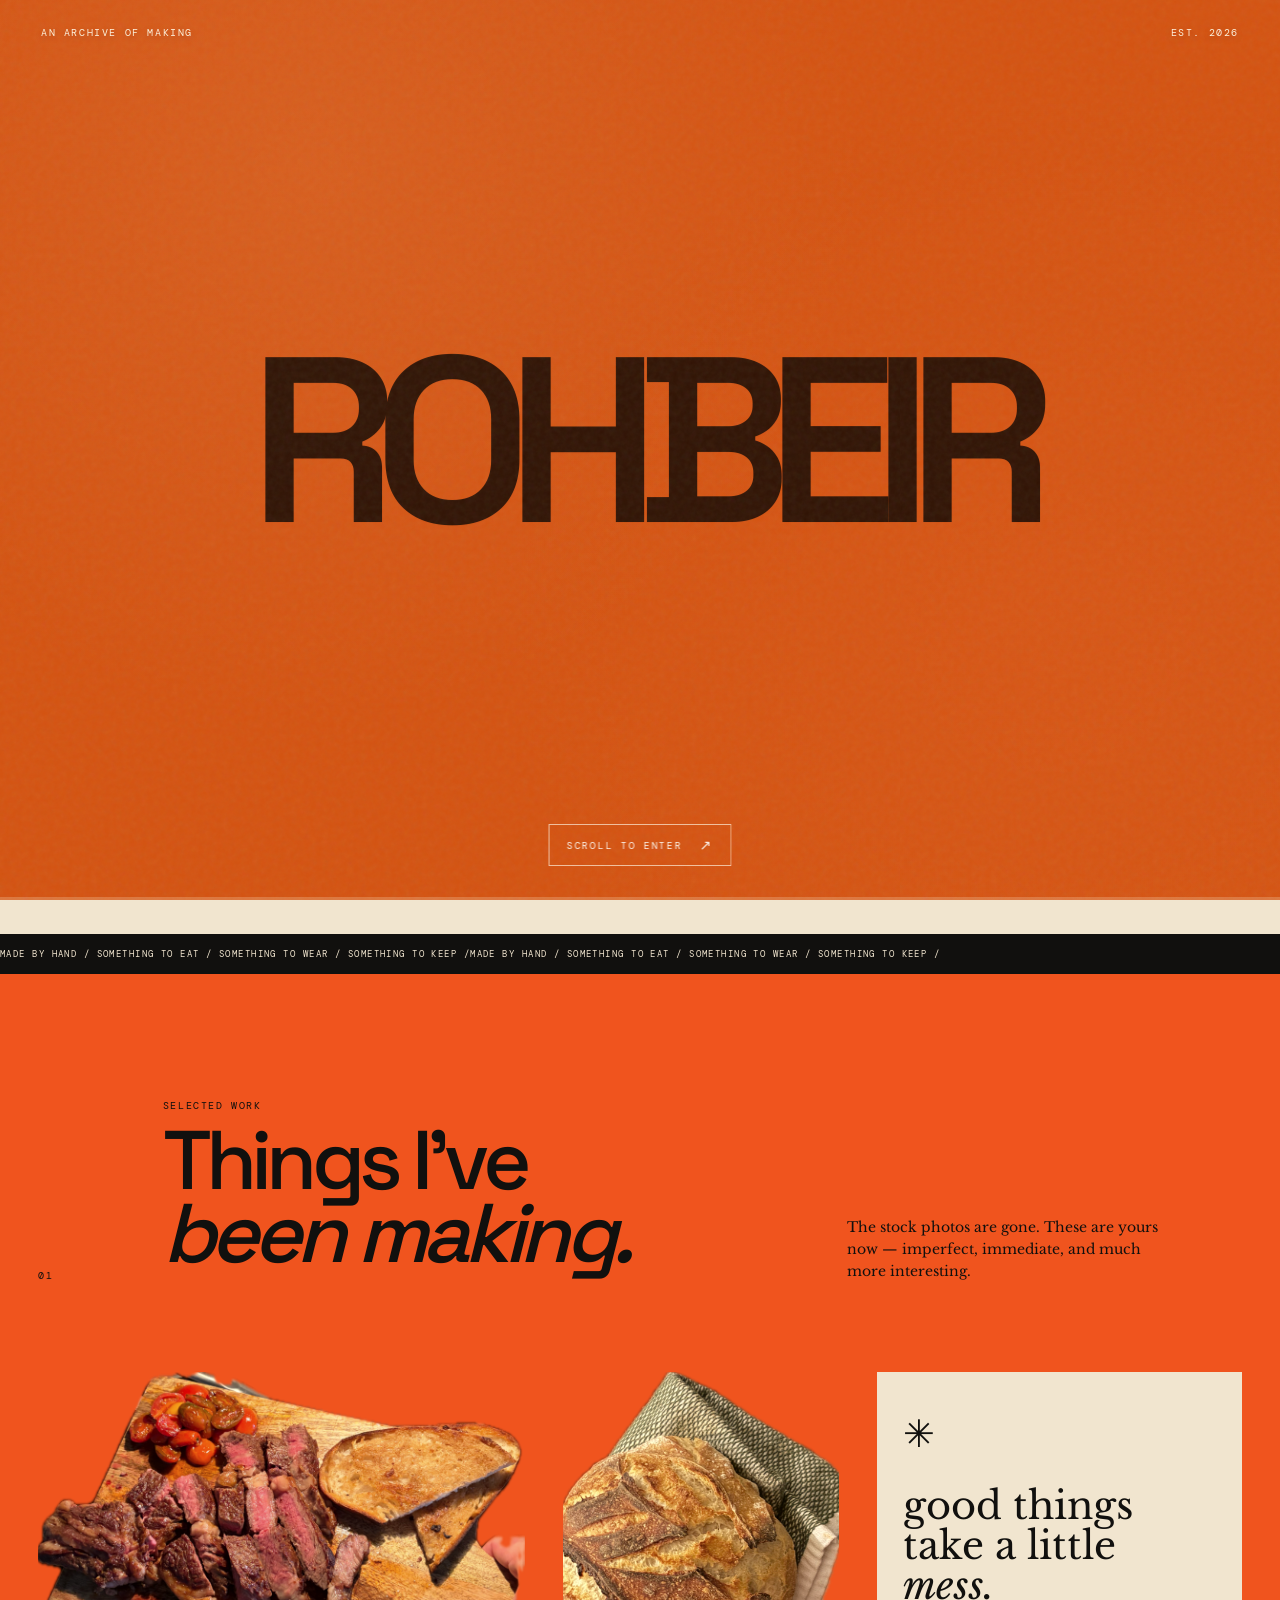
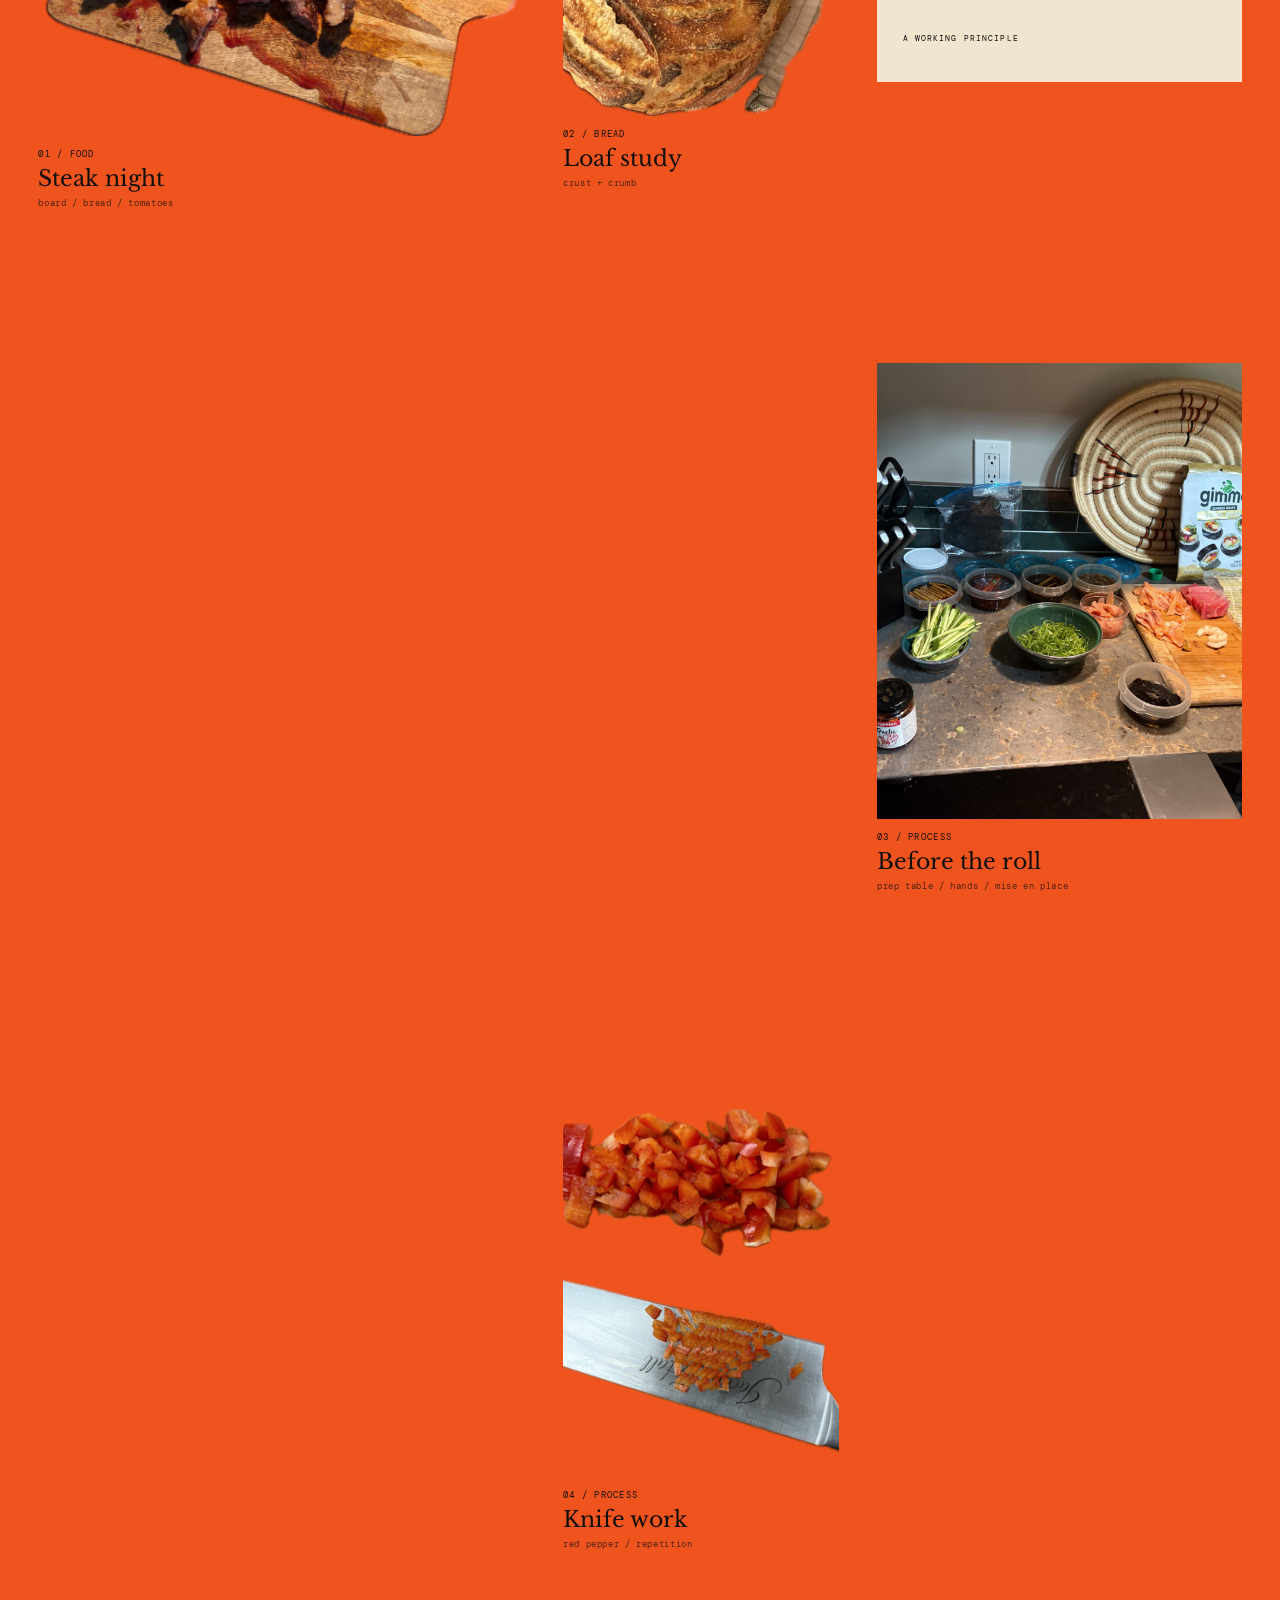
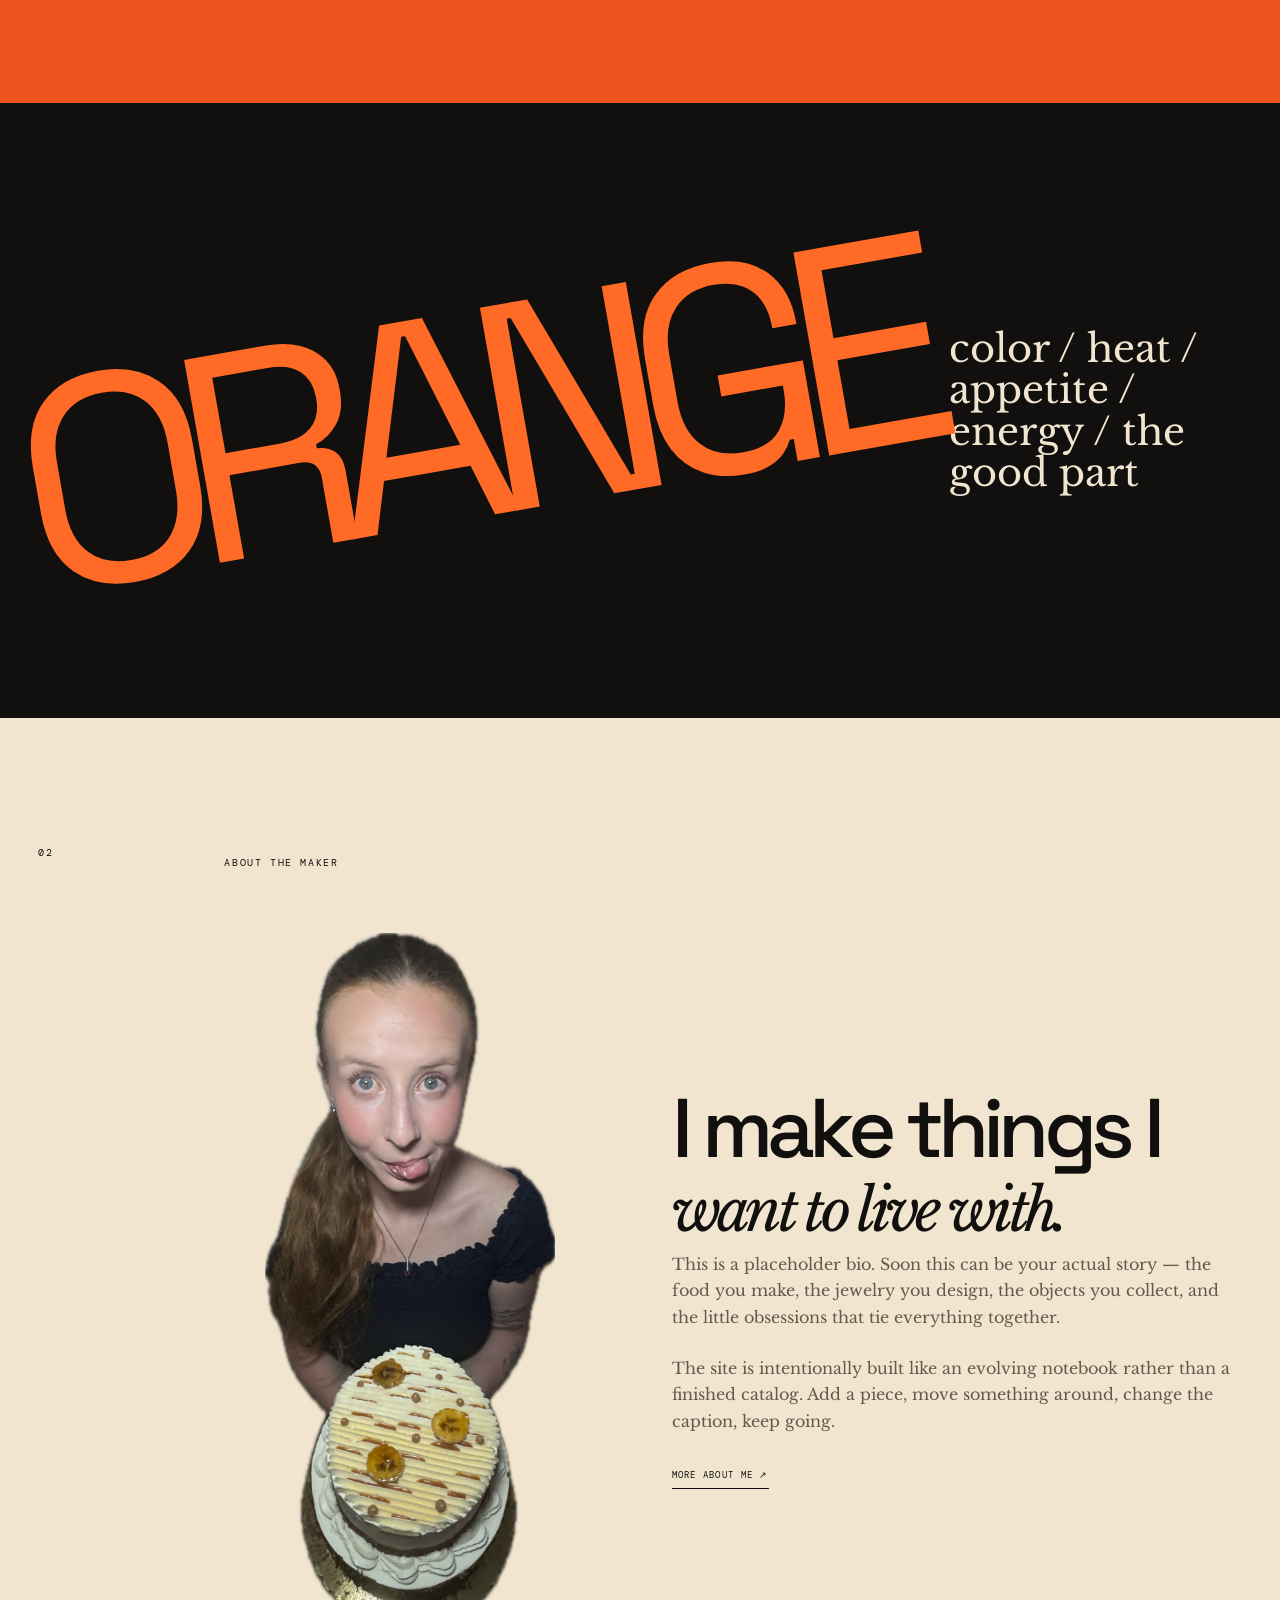
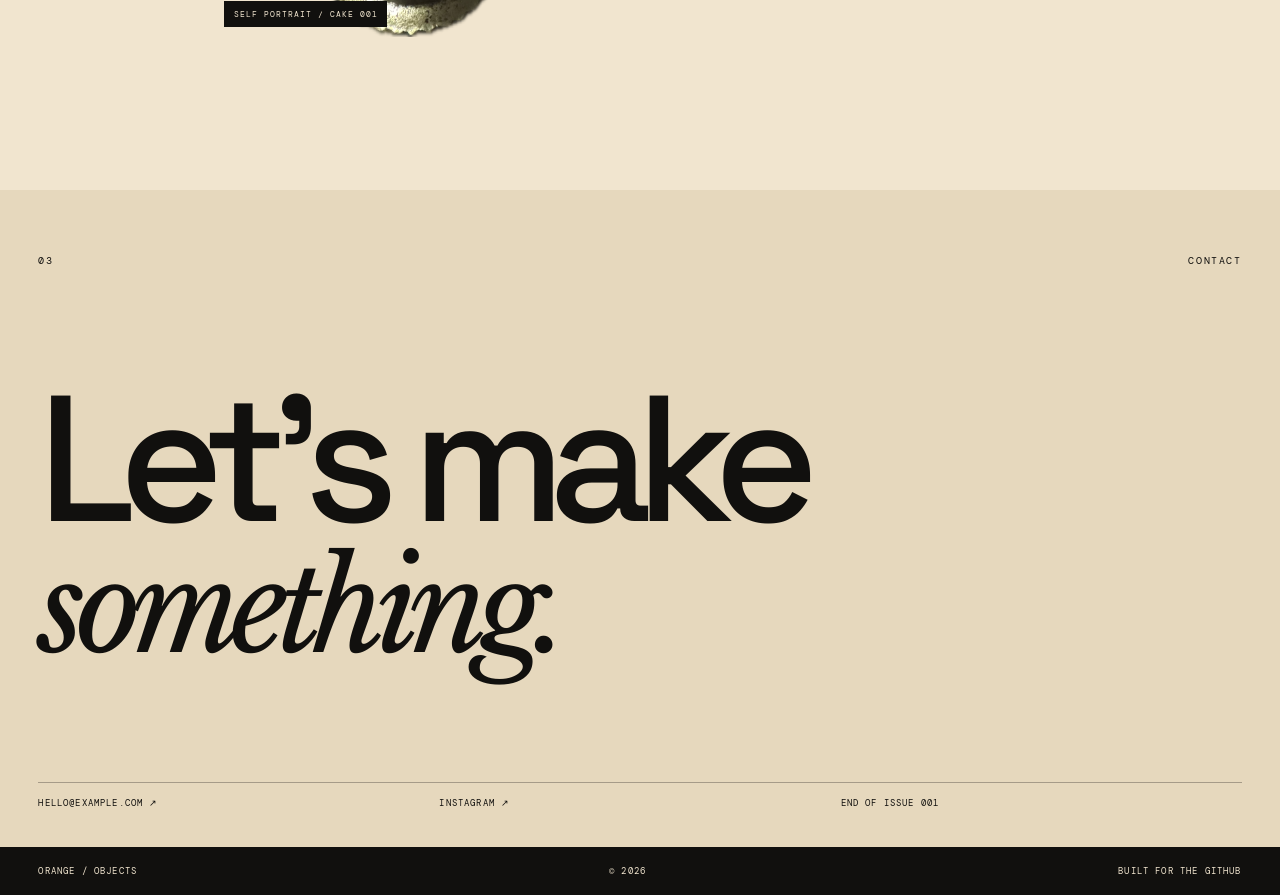
==== commit 26eb62a9: "Add files via upload" ====
--- a/index.html
+++ b/index.html
@@ -8,14 +8,15 @@
   <link rel="preconnect" href="https://fonts.googleapis.com">
   <link rel="preconnect" href="https://fonts.gstatic.com" crossorigin>
   <link href="https://fonts.googleapis.com/css2?family=DM+Mono:wght@400;500&family=Libre+Baskerville:ital,wght@0,400;1,400&family=Space+Grotesk:wght@400;500;600&display=swap" rel="stylesheet">
-  <link rel="stylesheet" href="style.css?v=13-cutpaper-wall">
+  <link rel="stylesheet" href="style.css?v=14-fixed">
 </head>
 <body>
   <div class="noise" aria-hidden="true"></div>
 
 
-  <!-- V13: Intro overlay built from six approved cut-paper flower systems, repeated into a dense retracting wall. -->
+  <!-- V14: Six approved collage flower types, embedded texture atlas, canvas fix. -->
   <div class="garden-intro" id="garden-intro" aria-label="ROHBEIR botanical opening. Scroll once to enter the website.">
+    <div class="garden-backdrop" id="garden-backdrop" aria-hidden="true"></div>
     <canvas class="garden-canvas" id="garden-canvas" aria-hidden="true"></canvas>
     <h1 class="garden-wordmark" id="garden-wordmark">ROHBEIR</h1>
     <div class="garden-edition" id="garden-edition"><span>AN ARCHIVE OF MAKING</span><span>EST. 2026</span></div>
@@ -132,6 +133,6 @@
   </main>
 
   <footer><span>ORANGE / OBJECTS</span><span>© 2026</span><span>BUILT FOR THE GITHUB</span></footer>
-  <script src="script.js?v=13-cutpaper-wall" defer></script>
+  <script src="script.js?v=14-fixed" defer></script>
 </body>
 </html>
--- a/style.css
+++ b/style.css
@@ -35,12 +35,14 @@
 
 .reveal{opacity:0;transform:translateY(24px);transition:opacity .7s ease,transform .7s ease}.reveal.seen{opacity:1;transform:none}
 
-/* V13: cut-paper wall built from the six approved retracting flower systems. */
+/* V14: cut-paper wall built from the six approved retracting flower systems. */
 html{scroll-behavior:smooth}
 body.intro-locked{overflow:hidden;height:100vh;touch-action:none}
-.garden-intro{position:fixed;inset:0;z-index:65;isolation:isolate;overflow:hidden;background:#d45311;touch-action:none;transition:opacity .34s ease,visibility .34s ease;background-image:radial-gradient(circle at 20% 18%, rgba(255,192,141,.14), transparent 32%),radial-gradient(circle at 81% 22%, rgba(255,208,175,.10), transparent 29%),radial-gradient(circle at 48% 70%, rgba(255,150,94,.07), transparent 36%)}
+.garden-intro{position:fixed;inset:0;z-index:65;isolation:isolate;overflow:hidden;background:#d45311 url('images/tattoo-flower-wall.png') center/cover no-repeat;touch-action:none;transition:opacity .34s ease,visibility .34s ease;background-image:radial-gradient(circle at 20% 18%, rgba(255,192,141,.14), transparent 32%),radial-gradient(circle at 81% 22%, rgba(255,208,175,.10), transparent 29%),radial-gradient(circle at 48% 70%, rgba(255,150,94,.07), transparent 36%)}
+.garden-intro.is-ready{background:transparent}
+.garden-backdrop{position:absolute;inset:0;background:#d45311;background-image:radial-gradient(circle at 24% 18%,rgba(255,212,165,.09),transparent 46%),radial-gradient(circle at 82% 70%,rgba(255,128,74,.08),transparent 45%);will-change:opacity}
 .garden-intro.is-dismissed{opacity:0;visibility:hidden;pointer-events:none}
-.garden-canvas{display:block;position:absolute;inset:0;width:100%;height:100%;opacity:1}
+.garden-canvas{display:block;position:absolute;inset:0;width:100%;height:100%;opacity:0;transition:opacity .2s ease}.garden-intro.is-ready .garden-canvas{opacity:1}
 .garden-wordmark{position:absolute;left:50%;top:49%;z-index:4;transform:translate(-50%,-50%);white-space:nowrap;margin:0;font:600 clamp(70px,18.4vw,355px)/.73 var(--sans);letter-spacing:-.108em;color:#3a3a3a;mix-blend-mode:multiply;pointer-events:none;will-change:transform,opacity}
 .garden-edition{position:absolute;z-index:5;top:26px;left:3.2vw;right:3.2vw;display:flex;justify-content:space-between;gap:1rem;font:10px var(--mono);letter-spacing:.16em;color:#fff2dc;text-shadow:0 2px 6px rgba(114,35,5,.25);pointer-events:none}
 .garden-scrollcue{position:absolute;z-index:6;left:50%;bottom:34px;transform:translateX(-50%);background:transparent;border:1px solid rgba(255,239,218,.7);padding:11px 17px;color:#fff6ec;font:10px var(--mono);letter-spacing:.17em;white-space:nowrap;cursor:pointer;backdrop-filter:blur(4px)}
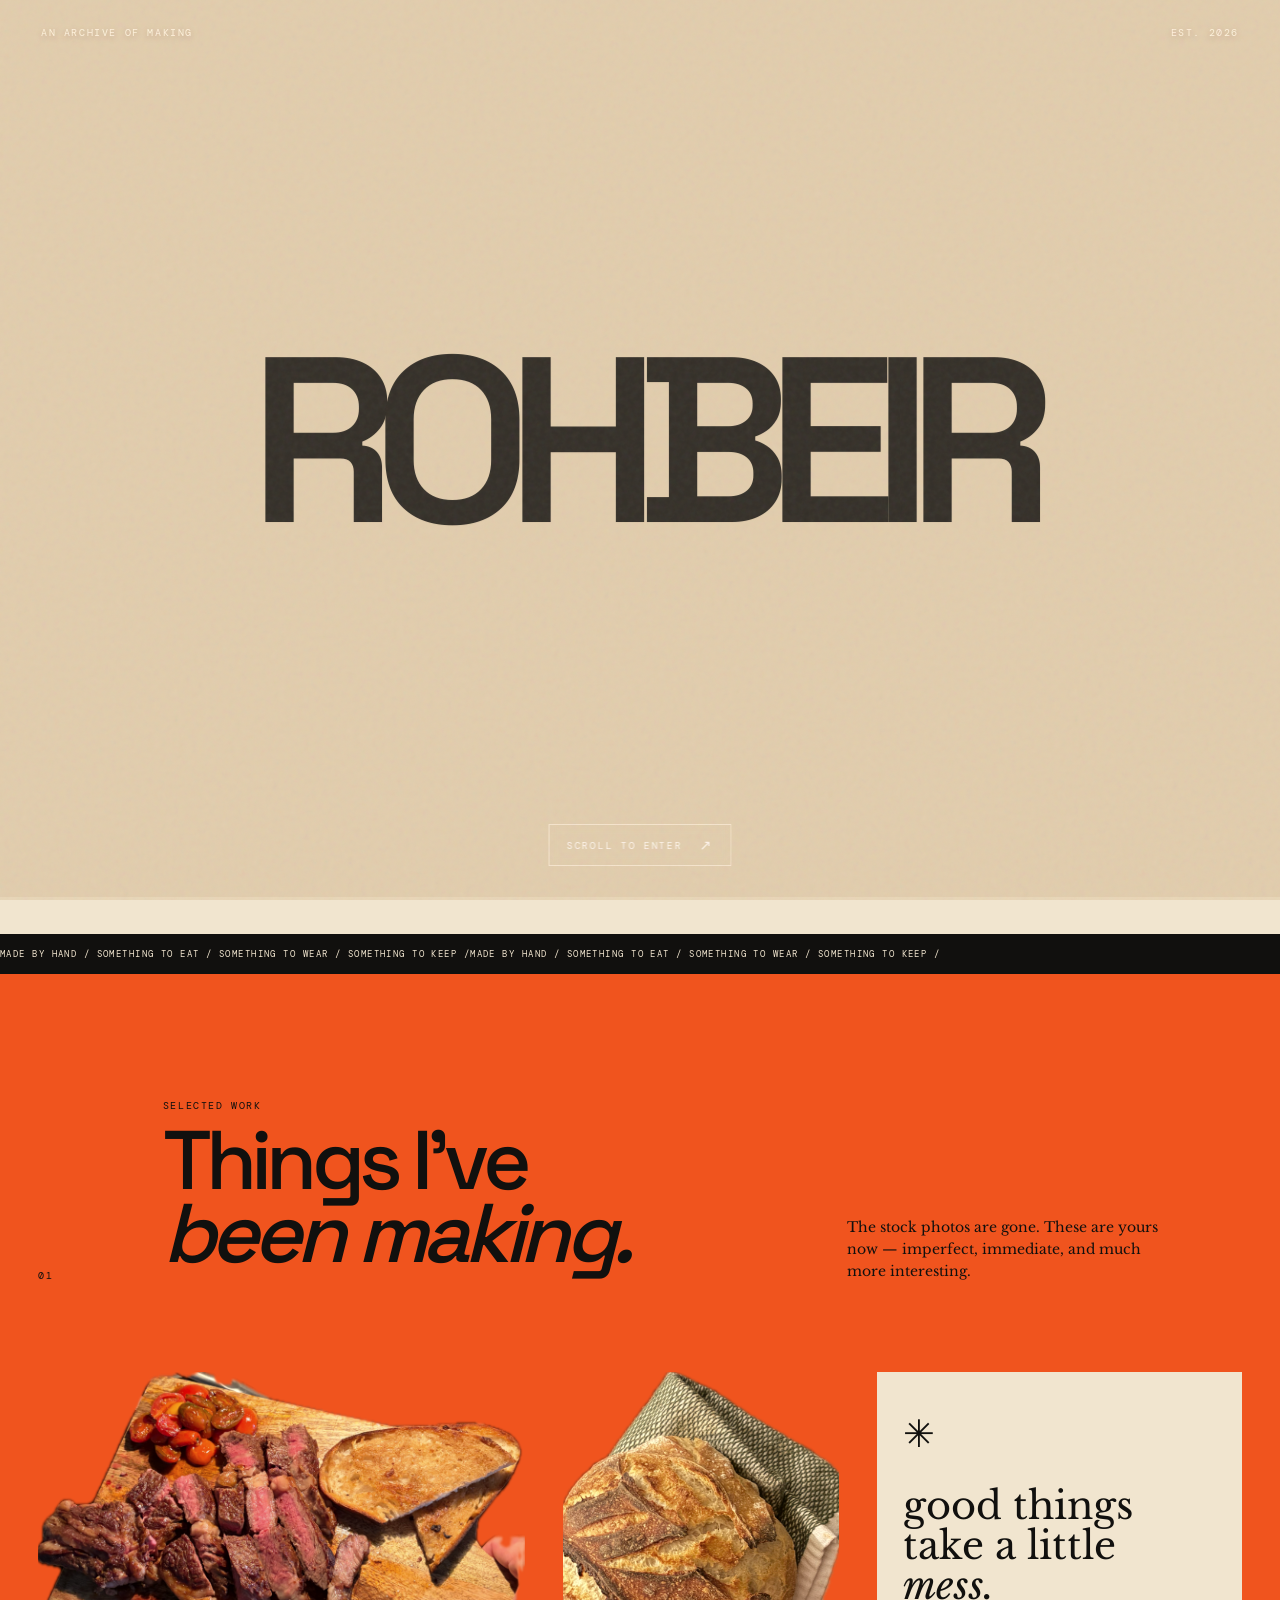
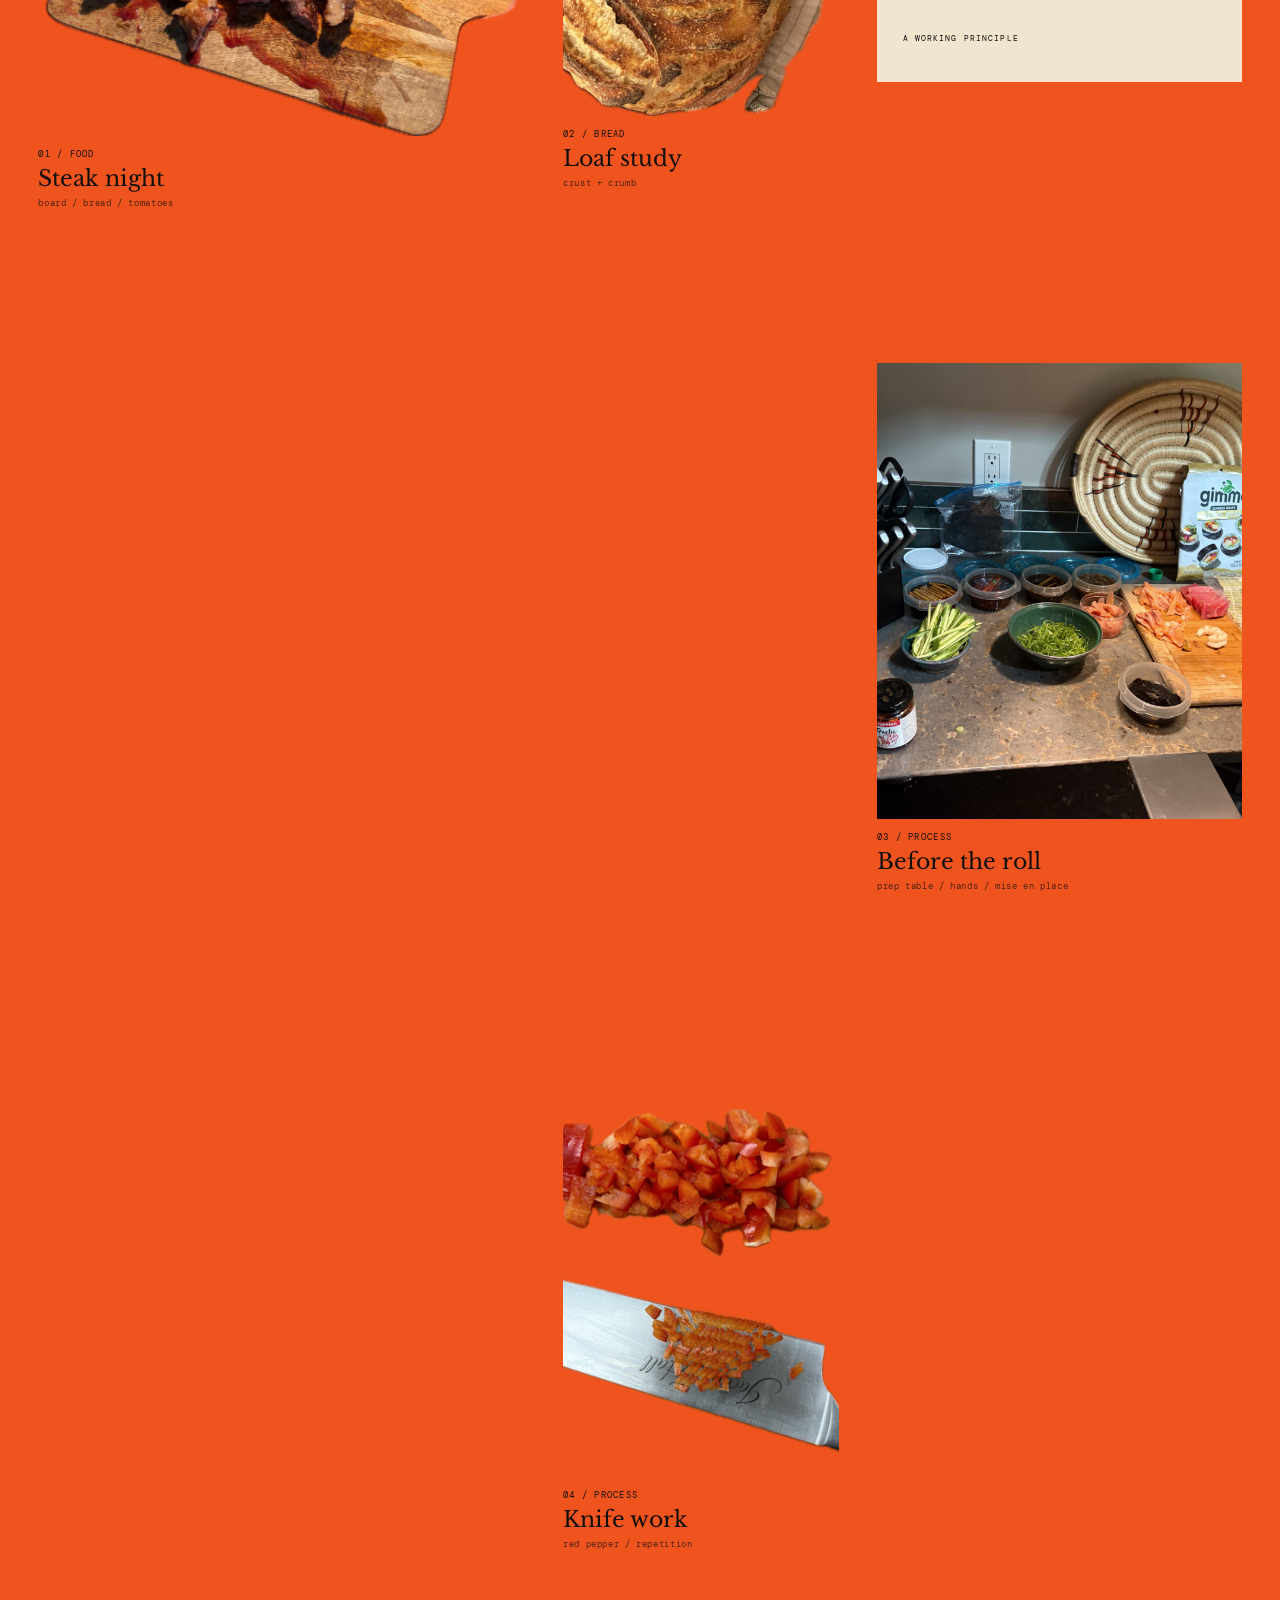
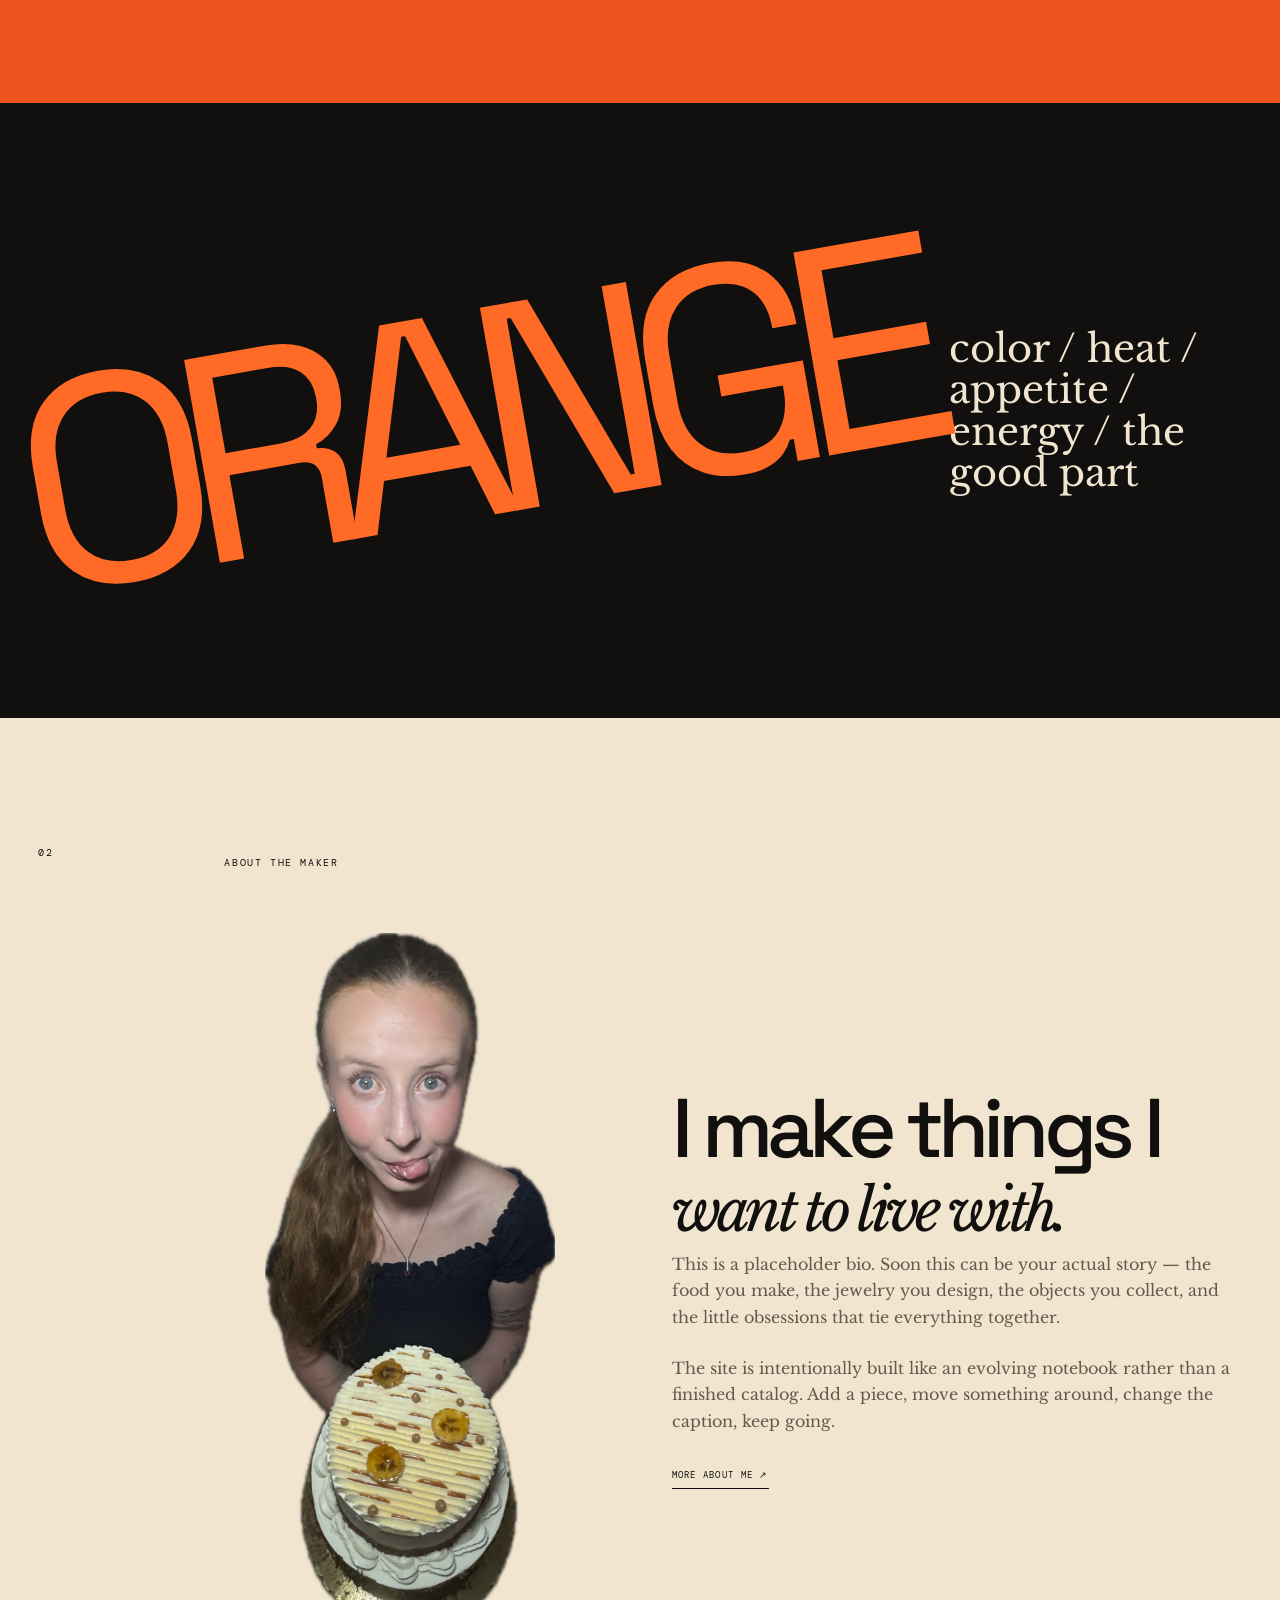
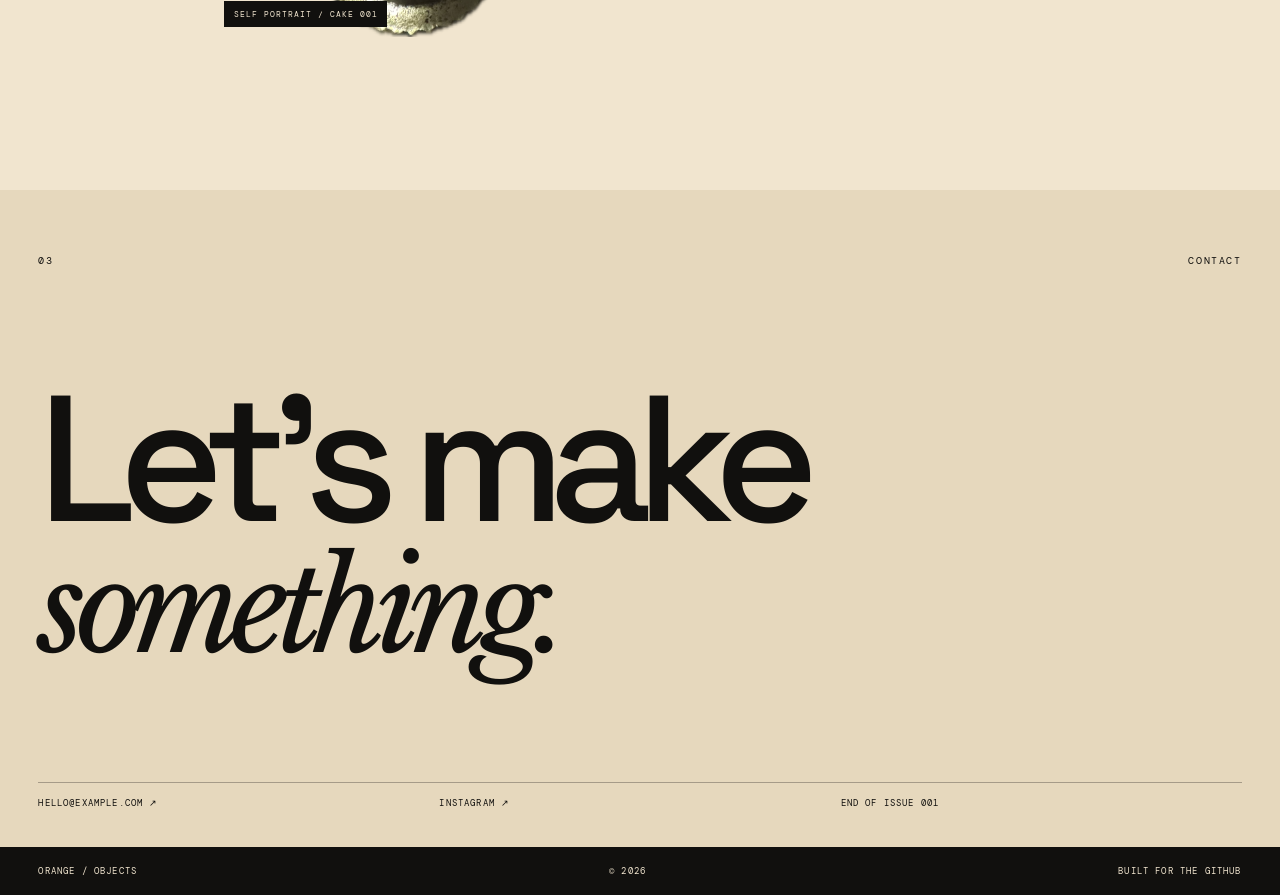
==== commit 4c72c6bc: "Add files via upload" ====
--- a/index.html
+++ b/index.html
@@ -8,7 +8,7 @@
   <link rel="preconnect" href="https://fonts.googleapis.com">
   <link rel="preconnect" href="https://fonts.gstatic.com" crossorigin>
   <link href="https://fonts.googleapis.com/css2?family=DM+Mono:wght@400;500&family=Libre+Baskerville:ital,wght@0,400;1,400&family=Space+Grotesk:wght@400;500;600&display=swap" rel="stylesheet">
-  <link rel="stylesheet" href="style.css?v=14-fixed">
+  <link rel="stylesheet" href="style.css?v=15-edge-stems">
 </head>
 <body>
   <div class="noise" aria-hidden="true"></div>
@@ -133,6 +133,6 @@
   </main>
 
   <footer><span>ORANGE / OBJECTS</span><span>© 2026</span><span>BUILT FOR THE GITHUB</span></footer>
-  <script src="script.js?v=14-fixed" defer></script>
+  <script src="script.js?v=15-edge-stems" defer></script>
 </body>
 </html>
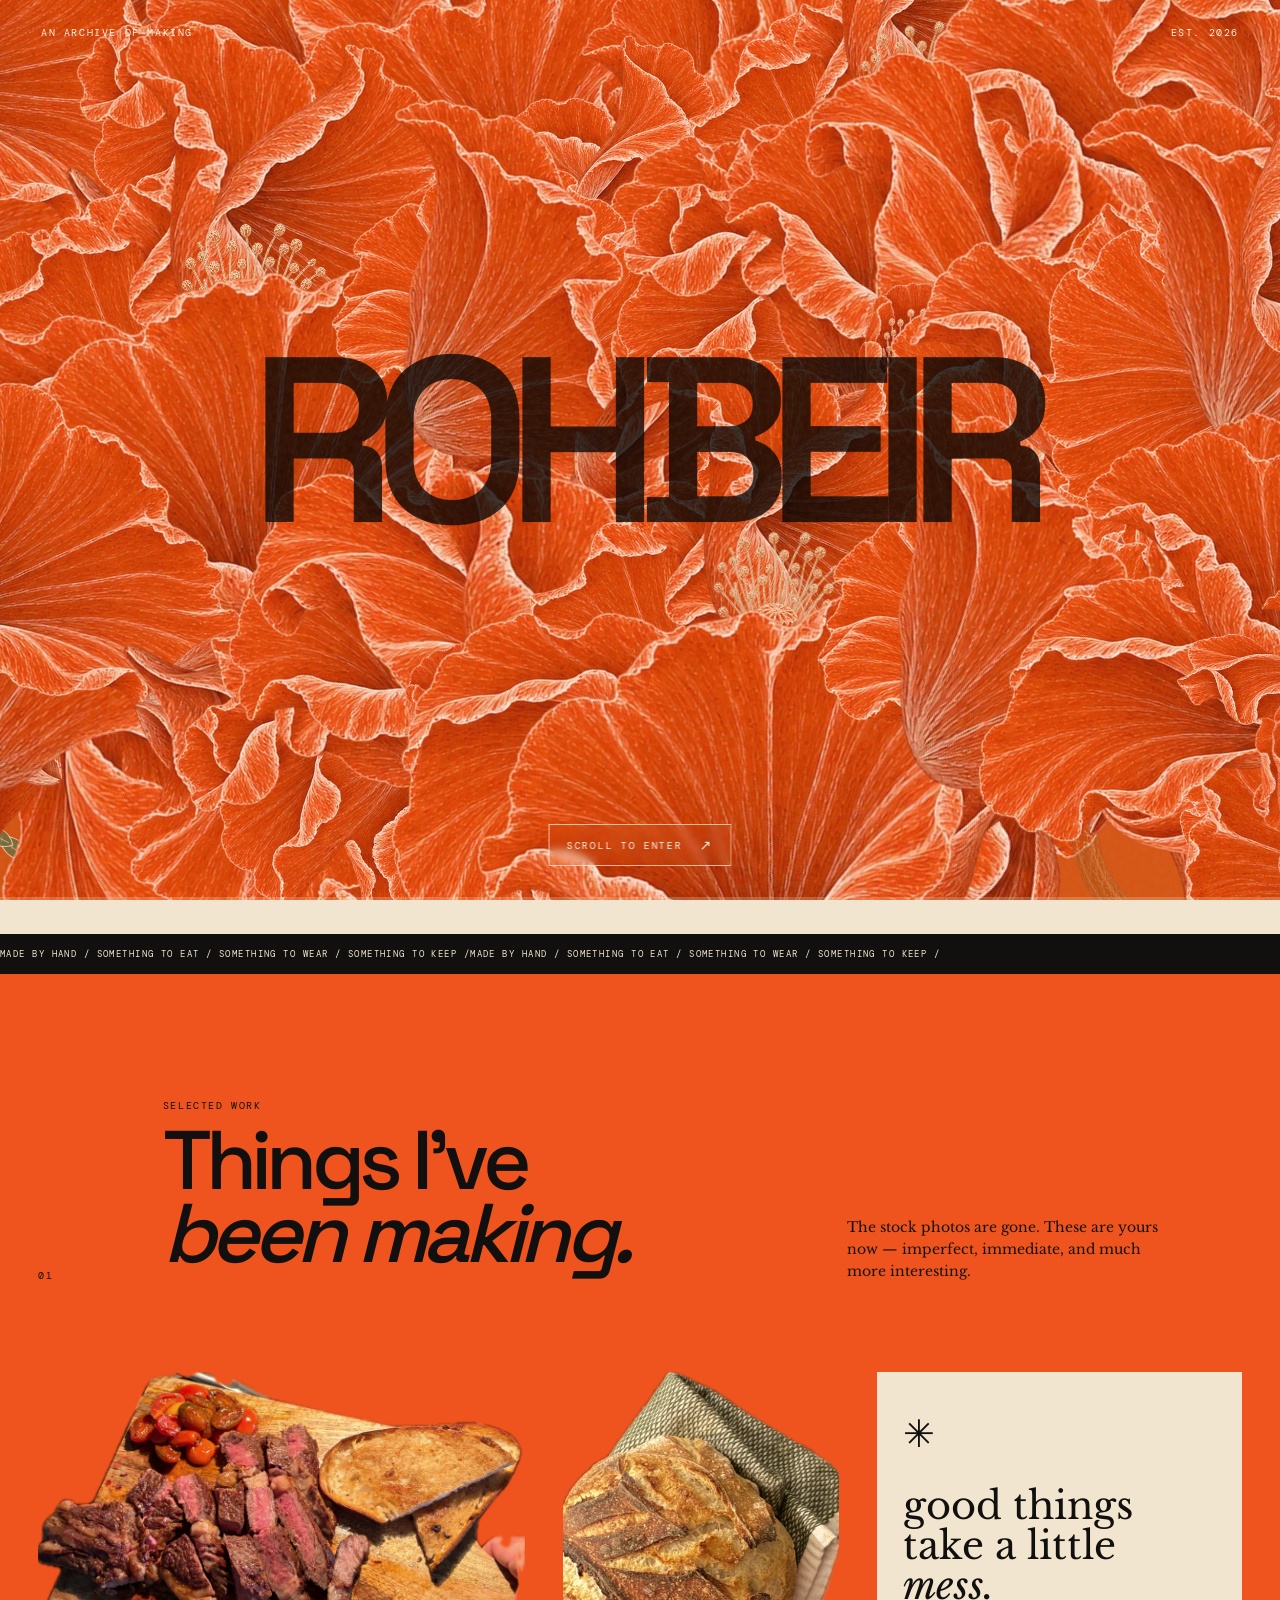
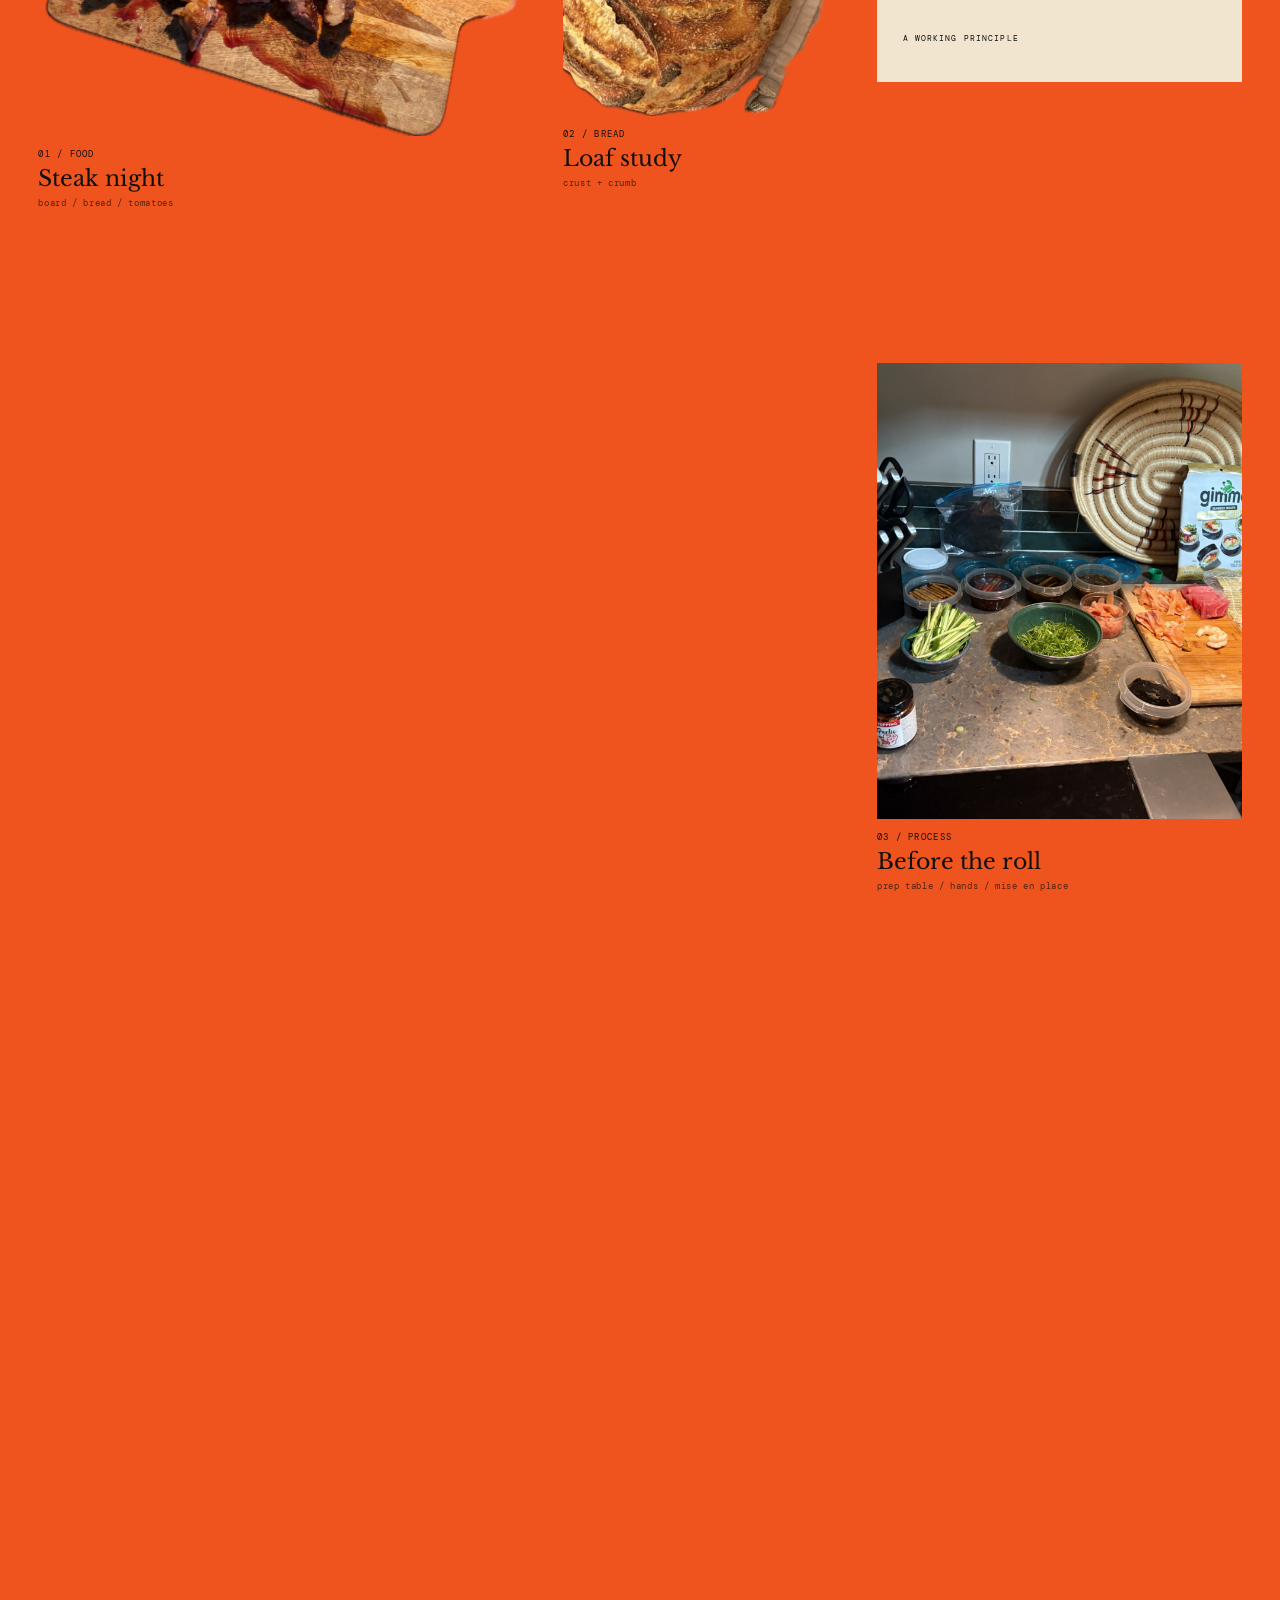
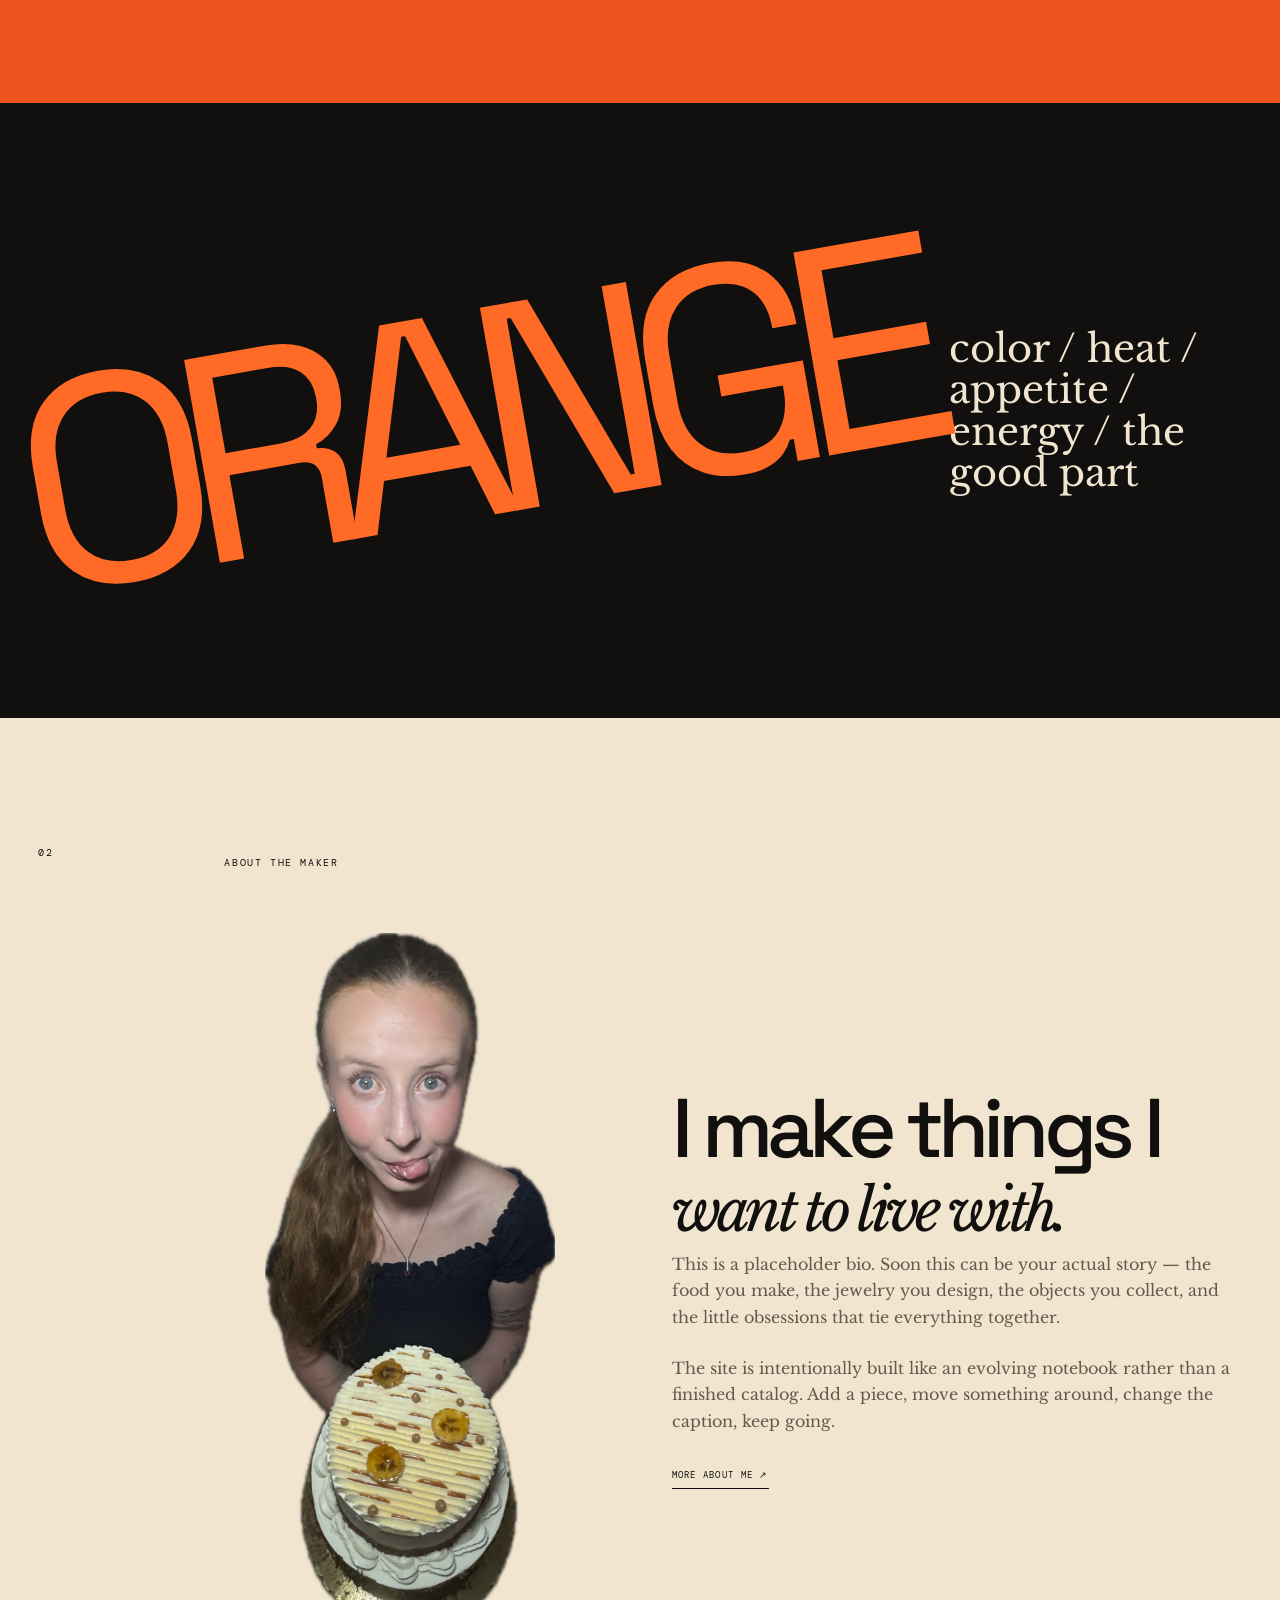
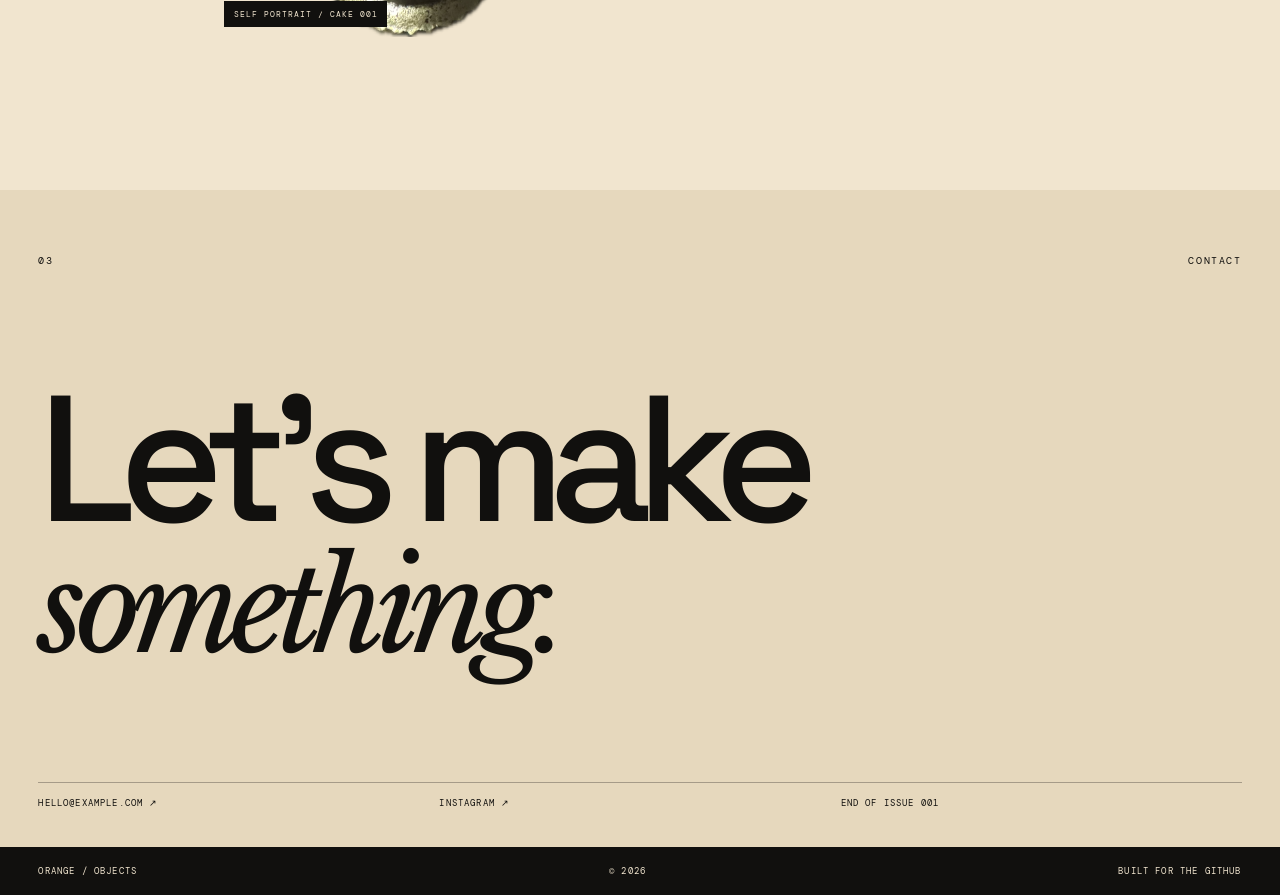
==== commit d90f3193: "Add files via upload" ====
--- a/index.html
+++ b/index.html
@@ -8,13 +8,13 @@
   <link rel="preconnect" href="https://fonts.googleapis.com">
   <link rel="preconnect" href="https://fonts.gstatic.com" crossorigin>
   <link href="https://fonts.googleapis.com/css2?family=DM+Mono:wght@400;500&family=Libre+Baskerville:ital,wght@0,400;1,400&family=Space+Grotesk:wght@400;500;600&display=swap" rel="stylesheet">
-  <link rel="stylesheet" href="style.css?v=15-edge-stems">
+  <link rel="stylesheet" href="style.css?v=16-segmented-stems">
 </head>
 <body>
   <div class="noise" aria-hidden="true"></div>
 
 
-  <!-- V14: Six approved collage flower types, embedded texture atlas, canvas fix. -->
+  <!-- V16: same approved flowers, with segmented curving stem extensions that echo the original buds. -->
   <div class="garden-intro" id="garden-intro" aria-label="ROHBEIR botanical opening. Scroll once to enter the website.">
     <div class="garden-backdrop" id="garden-backdrop" aria-hidden="true"></div>
     <canvas class="garden-canvas" id="garden-canvas" aria-hidden="true"></canvas>
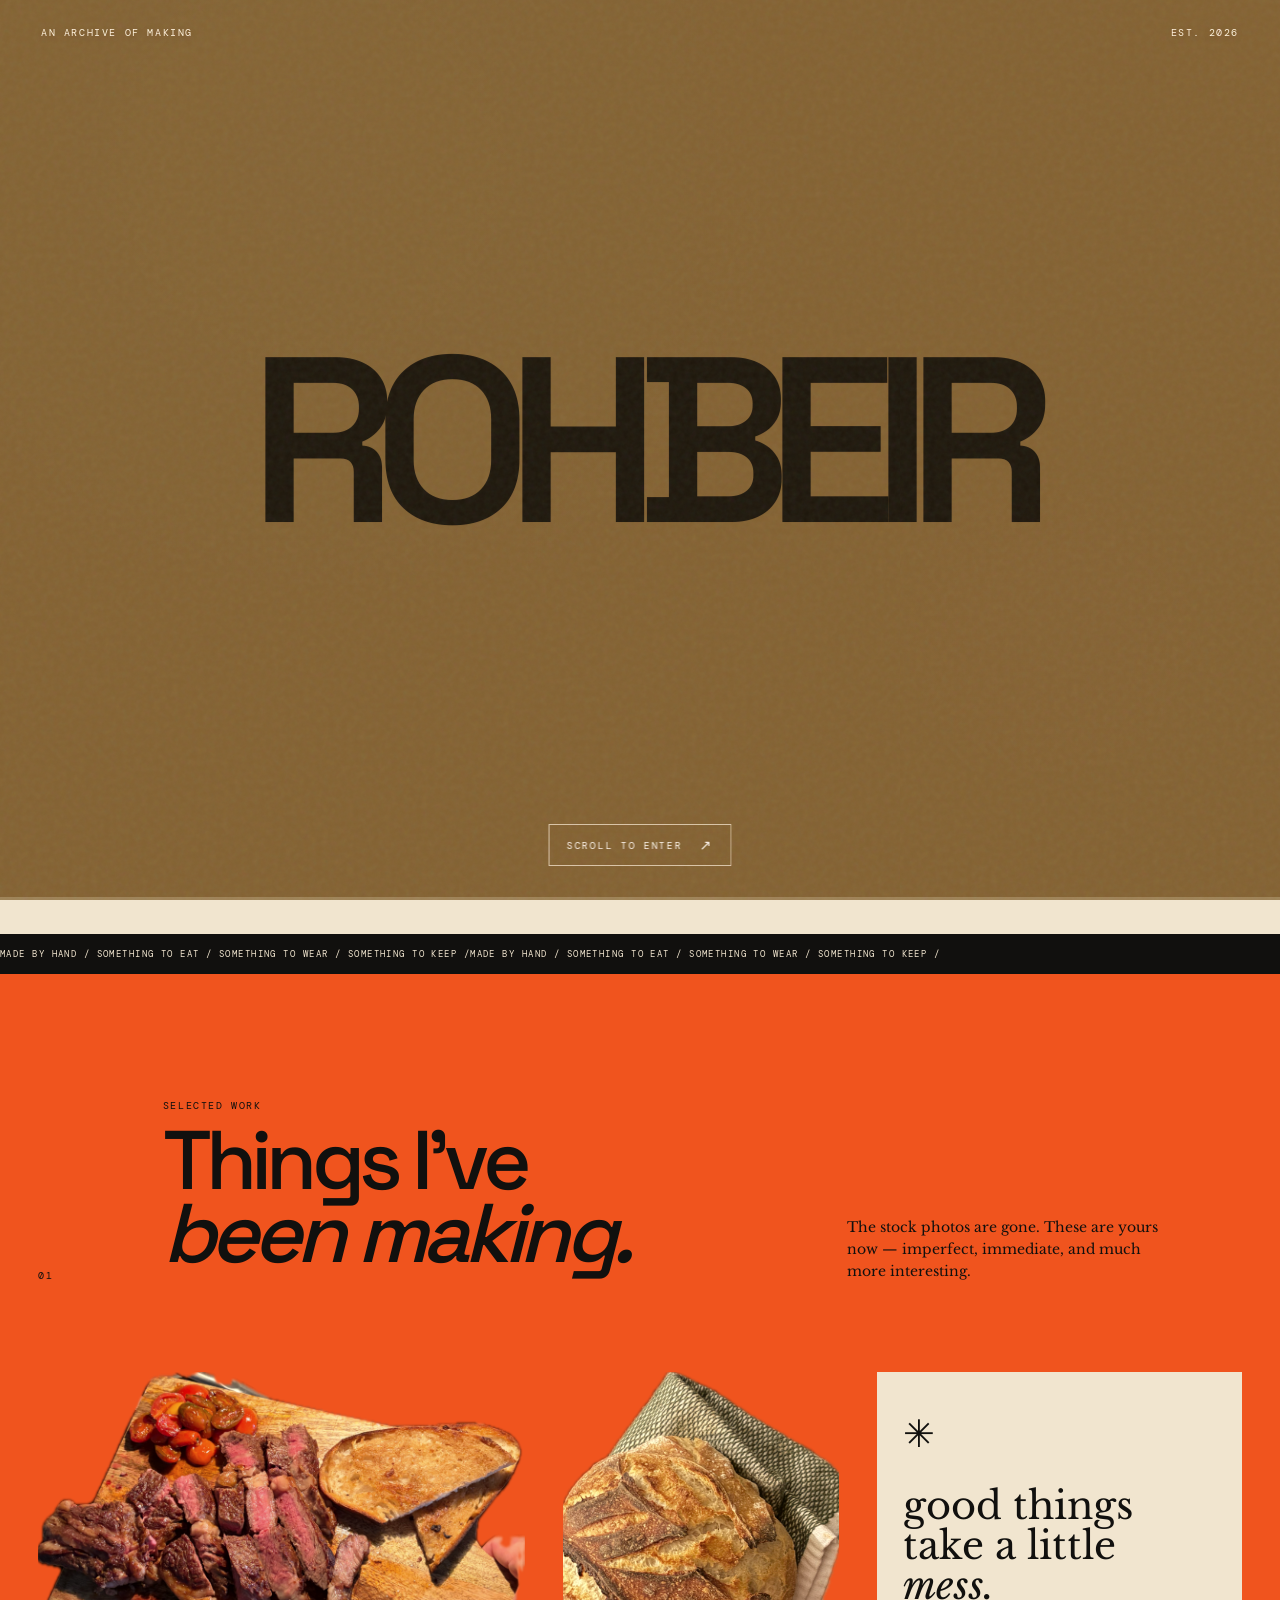
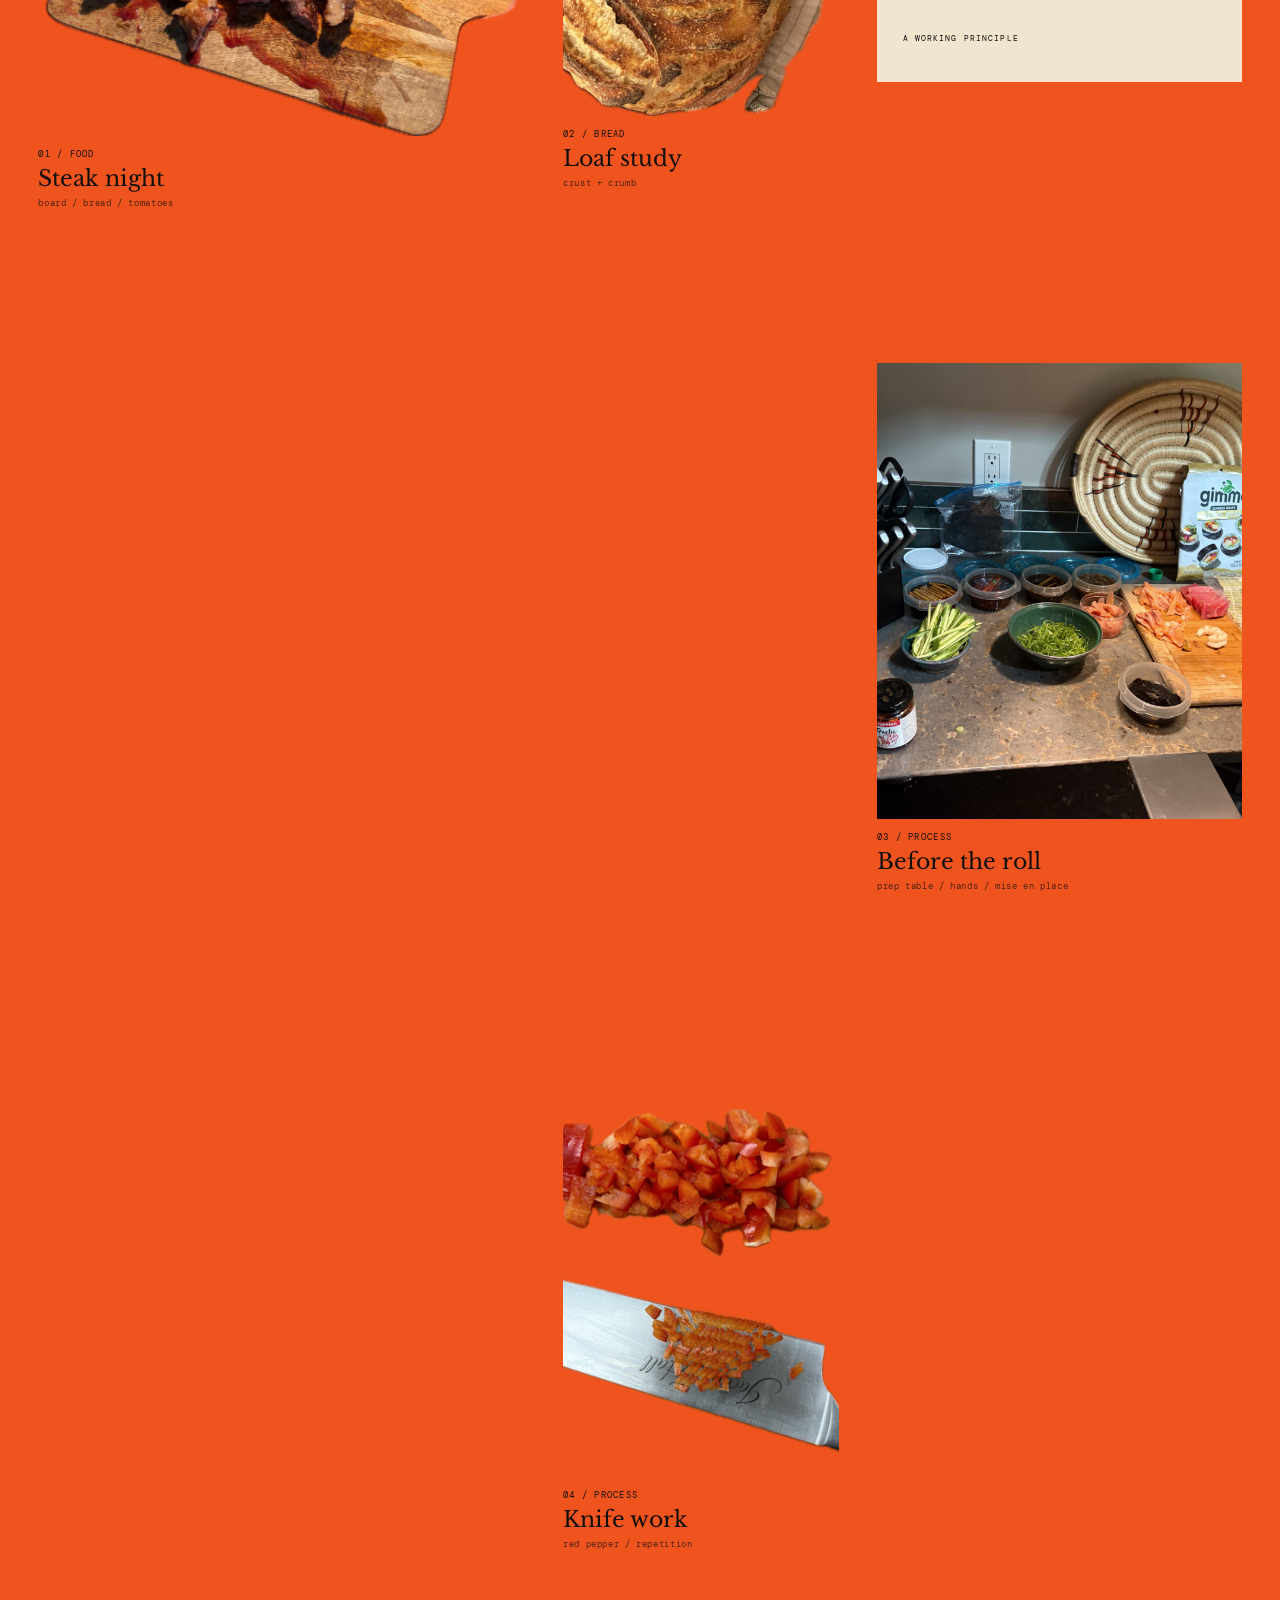
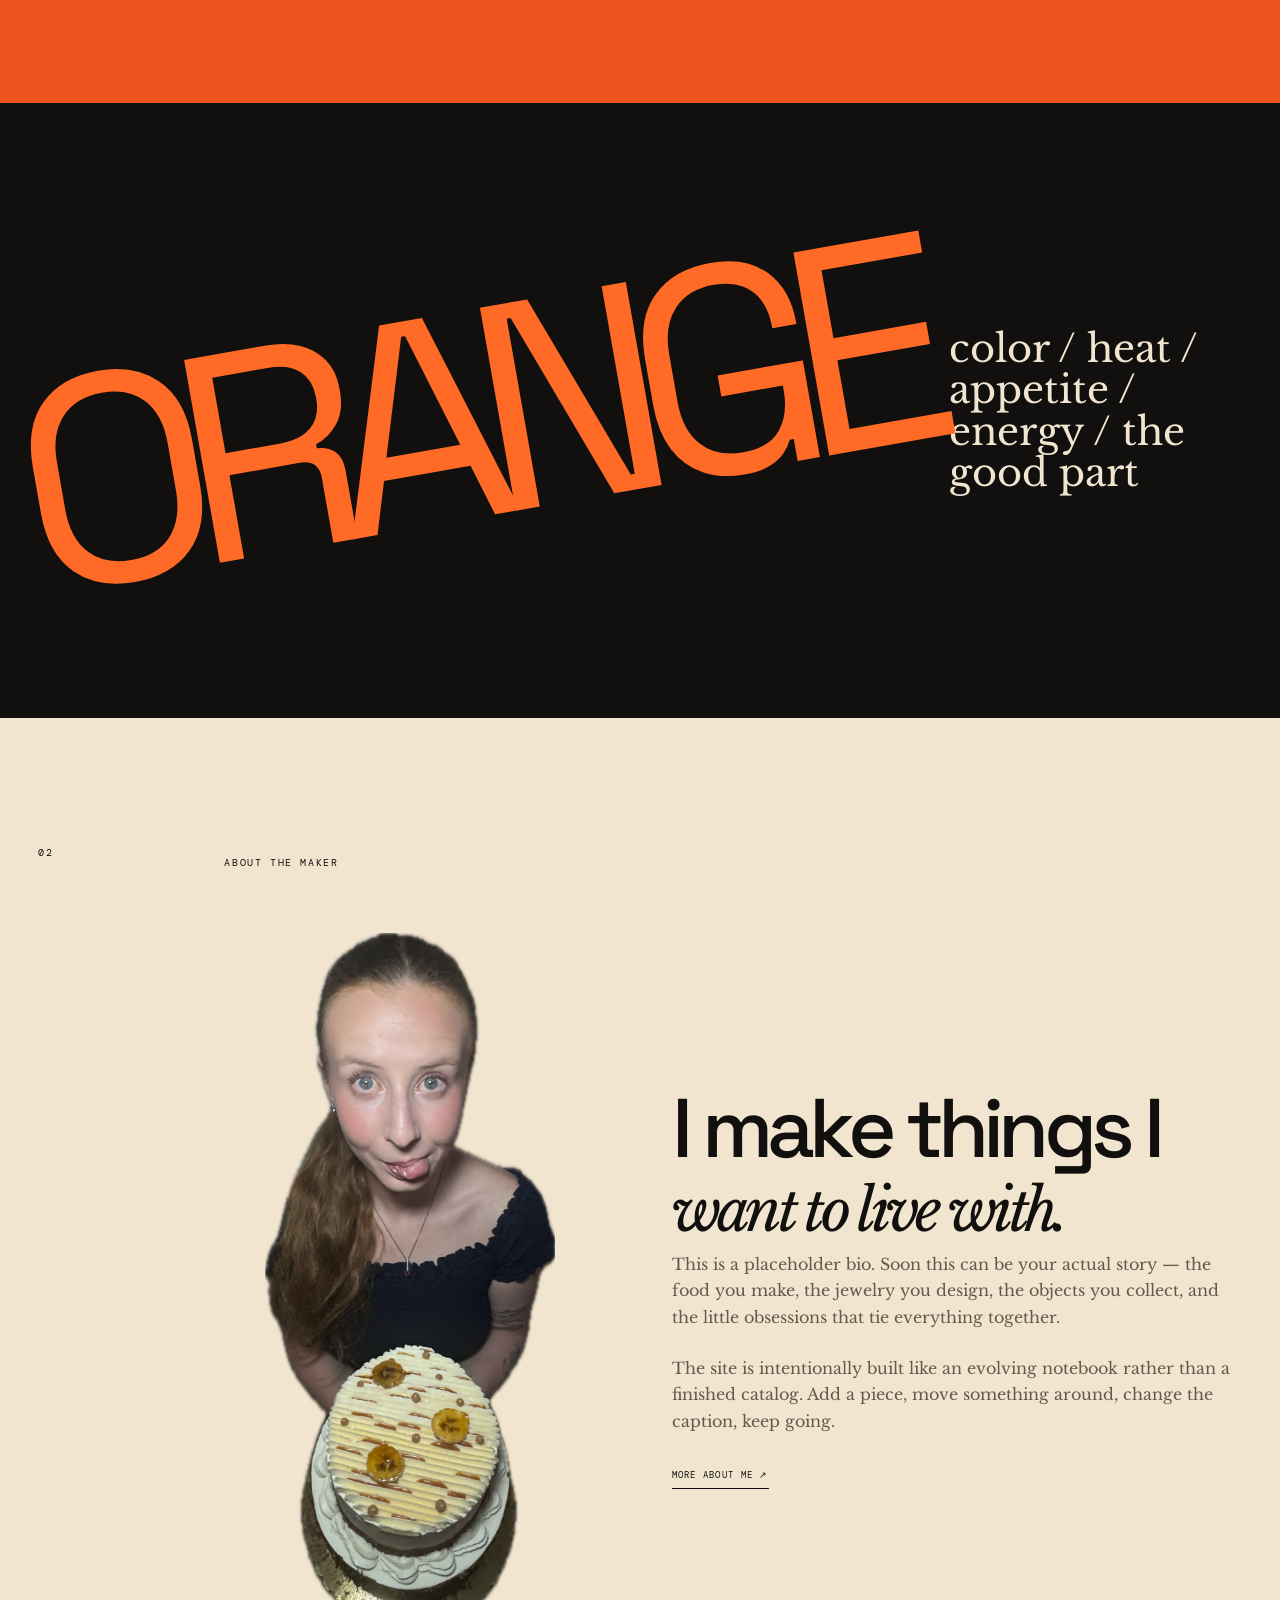
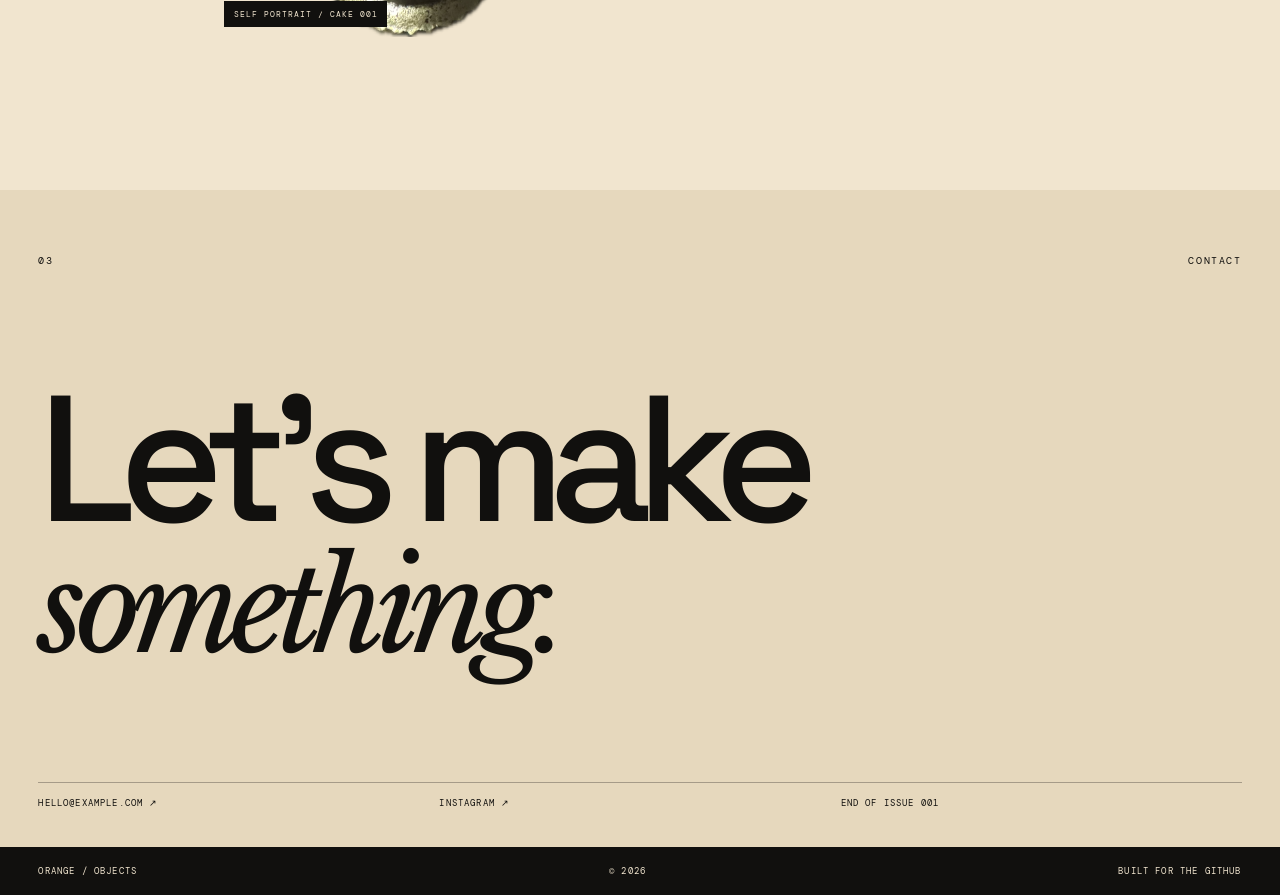
==== commit 8a1bd957: "Add files via upload" ====
--- a/index.html
+++ b/index.html
@@ -8,13 +8,13 @@
   <link rel="preconnect" href="https://fonts.googleapis.com">
   <link rel="preconnect" href="https://fonts.gstatic.com" crossorigin>
   <link href="https://fonts.googleapis.com/css2?family=DM+Mono:wght@400;500&family=Libre+Baskerville:ital,wght@0,400;1,400&family=Space+Grotesk:wght@400;500;600&display=swap" rel="stylesheet">
-  <link rel="stylesheet" href="style.css?v=16-segmented-stems">
+  <link rel="stylesheet" href="style.css?v=18-matched-vines">
 </head>
 <body>
   <div class="noise" aria-hidden="true"></div>
 
 
-  <!-- V16: same approved flowers, with segmented curving stem extensions that echo the original buds. -->
+  <!-- V18: same approved flowers, with vine ornaments recolored and tuned to match the flower, bud, and stem palette. -->
   <div class="garden-intro" id="garden-intro" aria-label="ROHBEIR botanical opening. Scroll once to enter the website.">
     <div class="garden-backdrop" id="garden-backdrop" aria-hidden="true"></div>
     <canvas class="garden-canvas" id="garden-canvas" aria-hidden="true"></canvas>
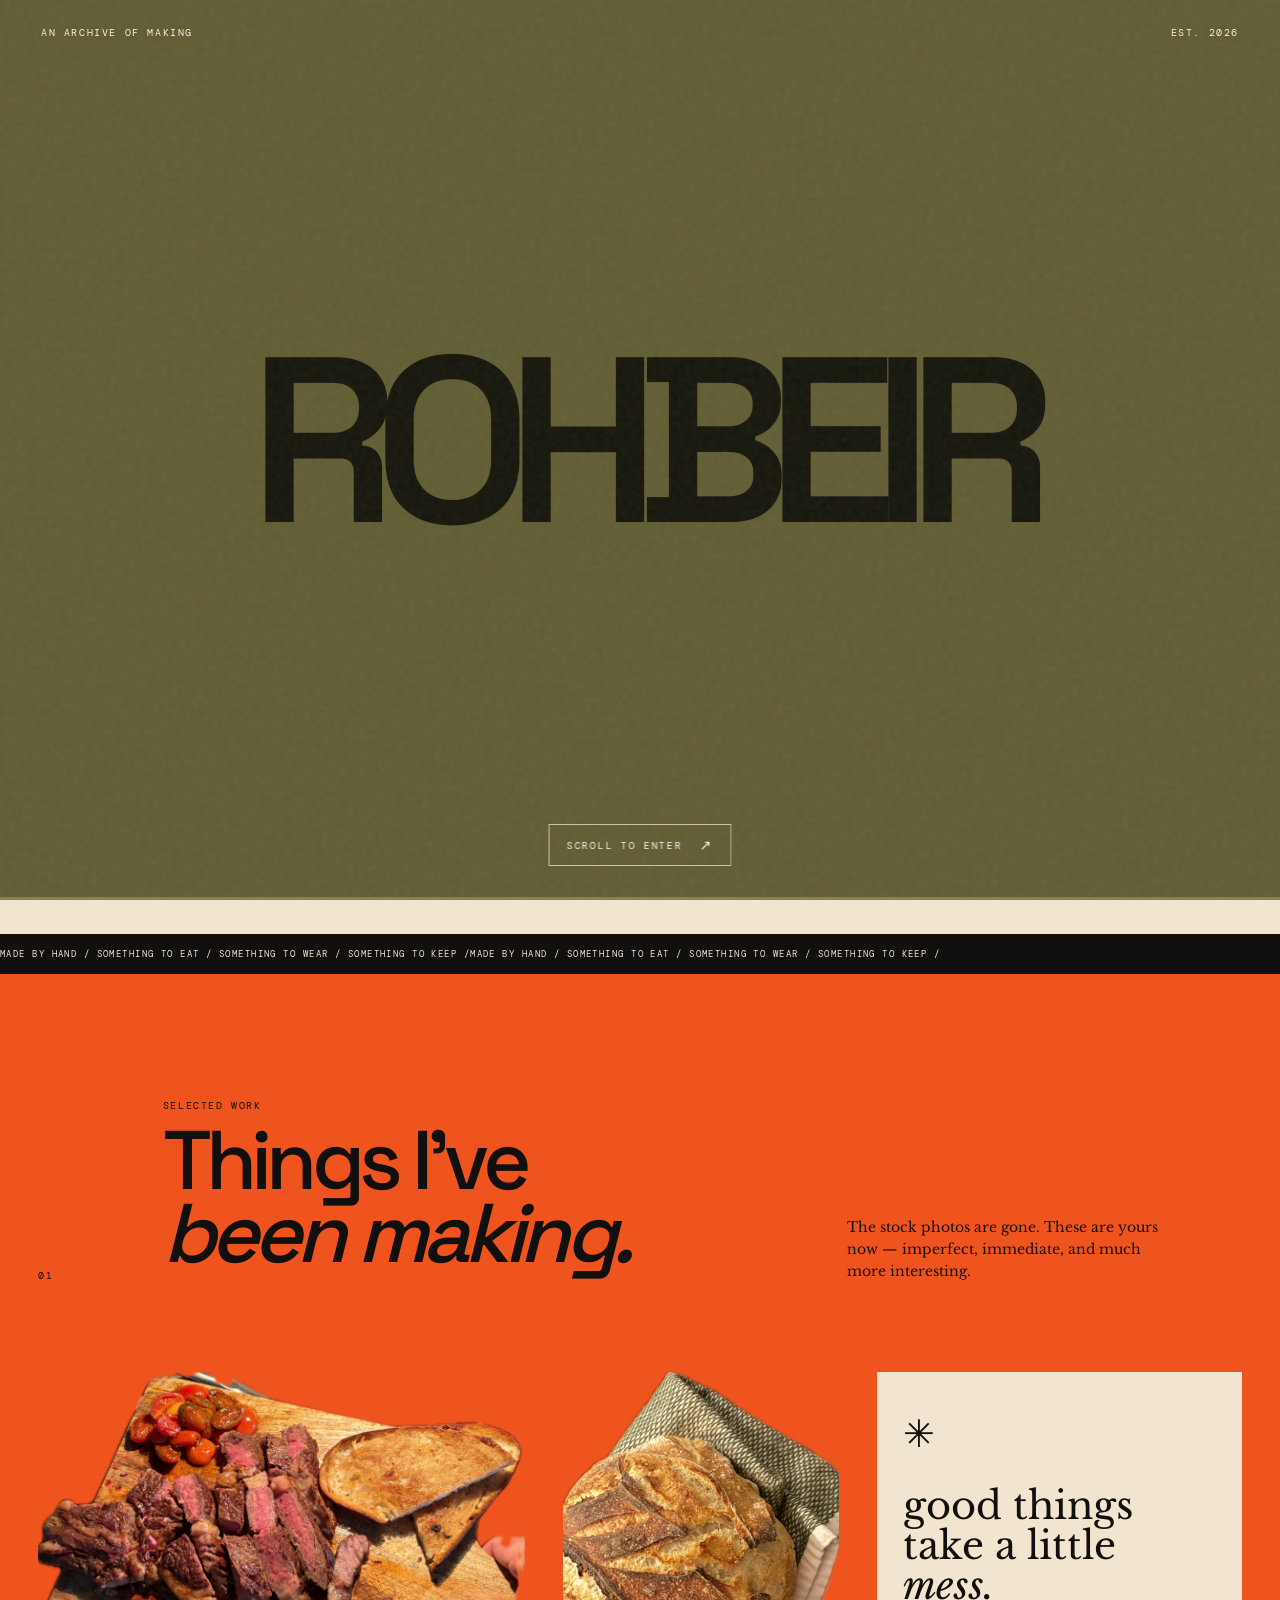
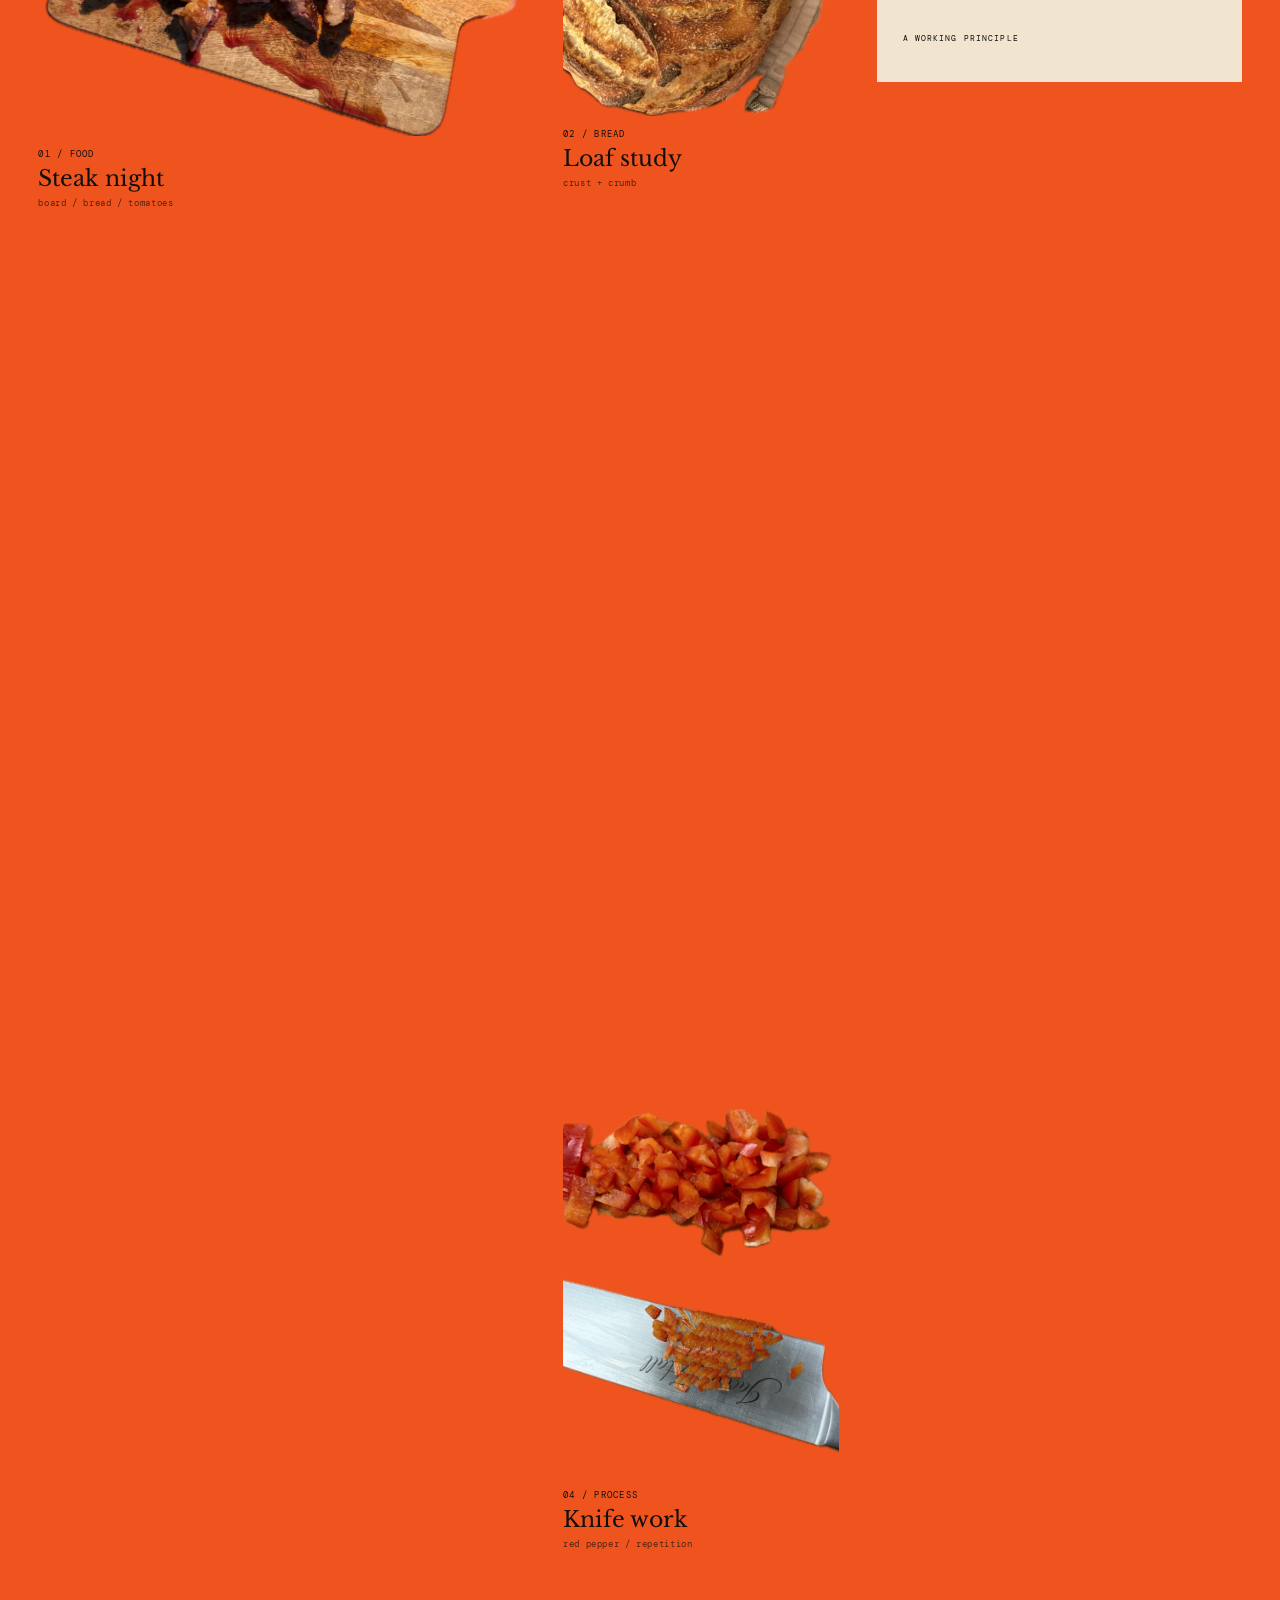
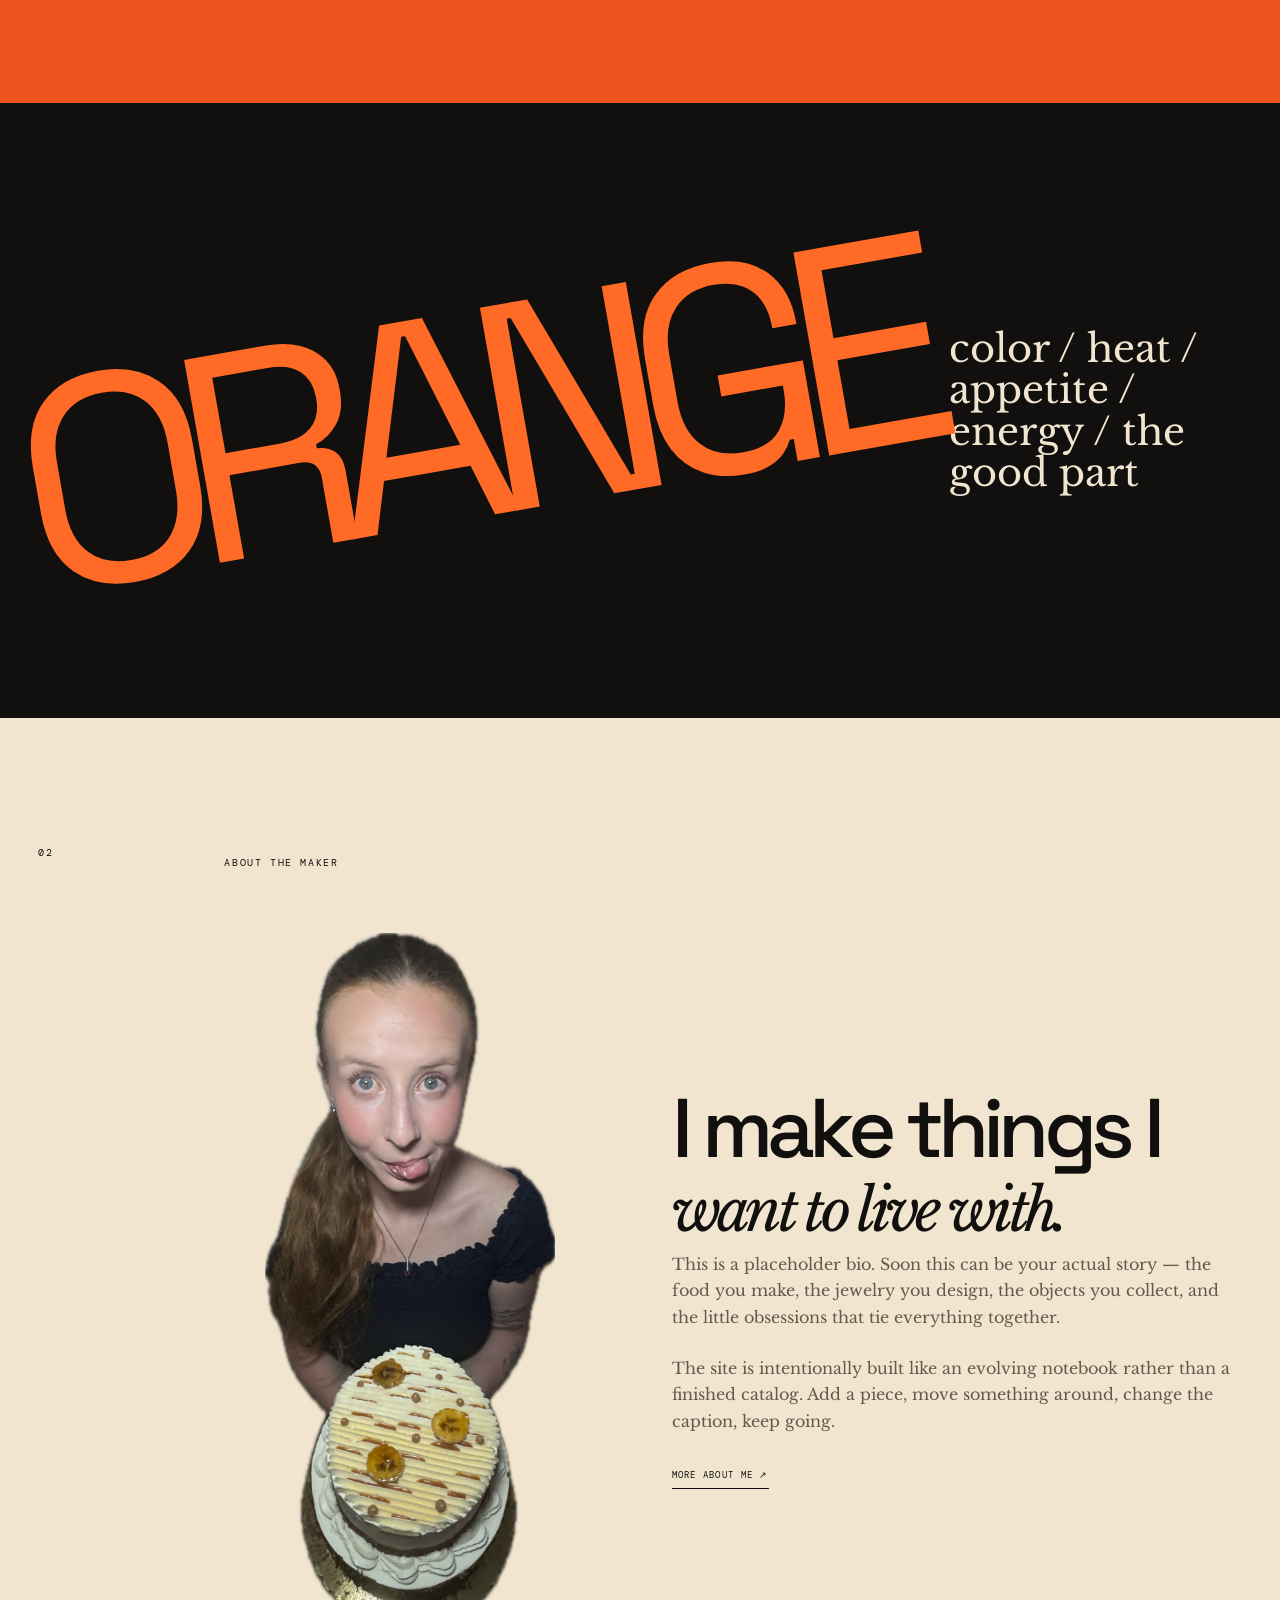
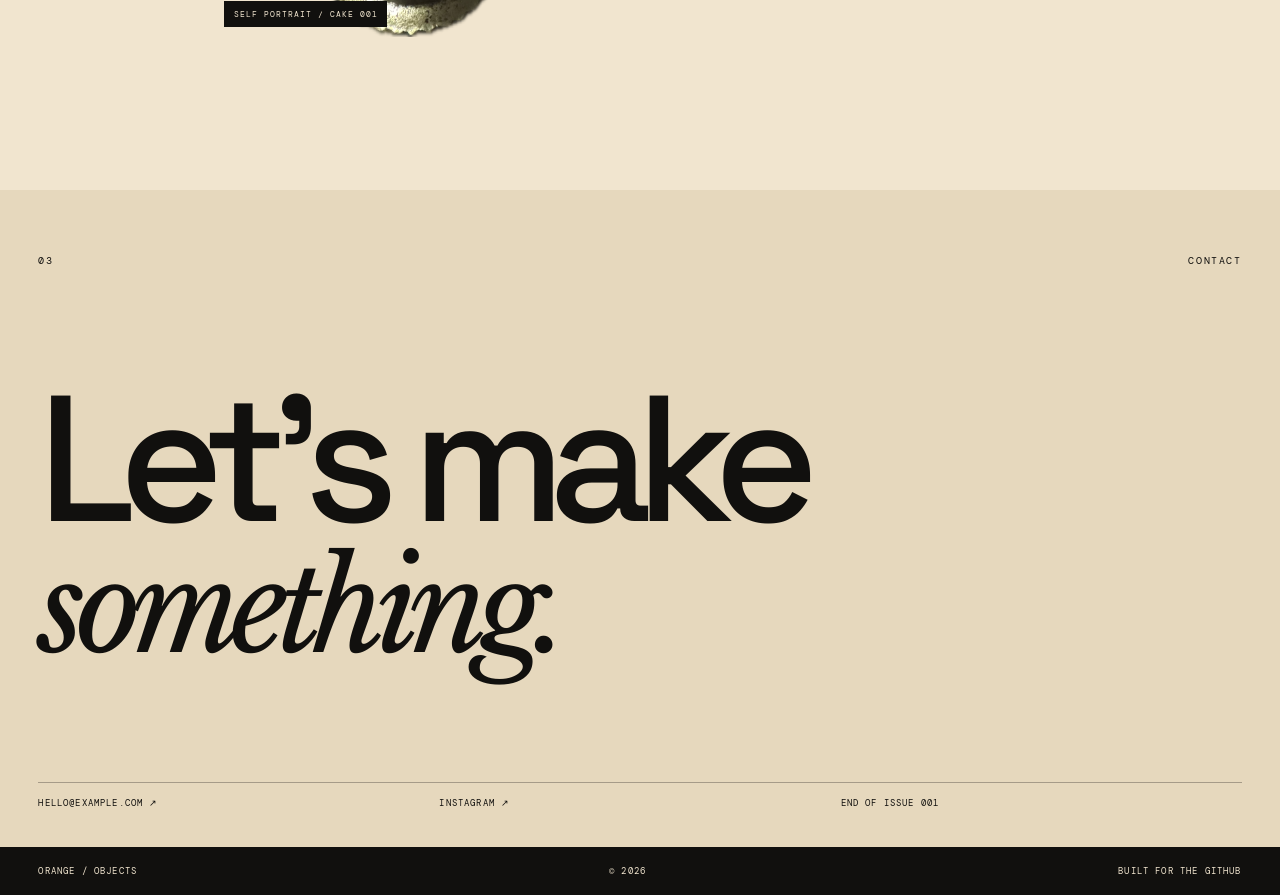
==== commit 17282606: "Add files via upload" ====
--- a/index.html
+++ b/index.html
@@ -8,13 +8,13 @@
   <link rel="preconnect" href="https://fonts.googleapis.com">
   <link rel="preconnect" href="https://fonts.gstatic.com" crossorigin>
   <link href="https://fonts.googleapis.com/css2?family=DM+Mono:wght@400;500&family=Libre+Baskerville:ital,wght@0,400;1,400&family=Space+Grotesk:wght@400;500;600&display=swap" rel="stylesheet">
-  <link rel="stylesheet" href="style.css?v=18-matched-vines">
+  <link rel="stylesheet" href="style.css?v=19-full-opacity-vines">
 </head>
 <body>
   <div class="noise" aria-hidden="true"></div>
 
 
-  <!-- V18: same approved flowers, with vine ornaments recolored and tuned to match the flower, bud, and stem palette. -->
+  <!-- V19: same approved flowers, with harmonized vines now rendered at full flower-level opacity. -->
   <div class="garden-intro" id="garden-intro" aria-label="ROHBEIR botanical opening. Scroll once to enter the website.">
     <div class="garden-backdrop" id="garden-backdrop" aria-hidden="true"></div>
     <canvas class="garden-canvas" id="garden-canvas" aria-hidden="true"></canvas>
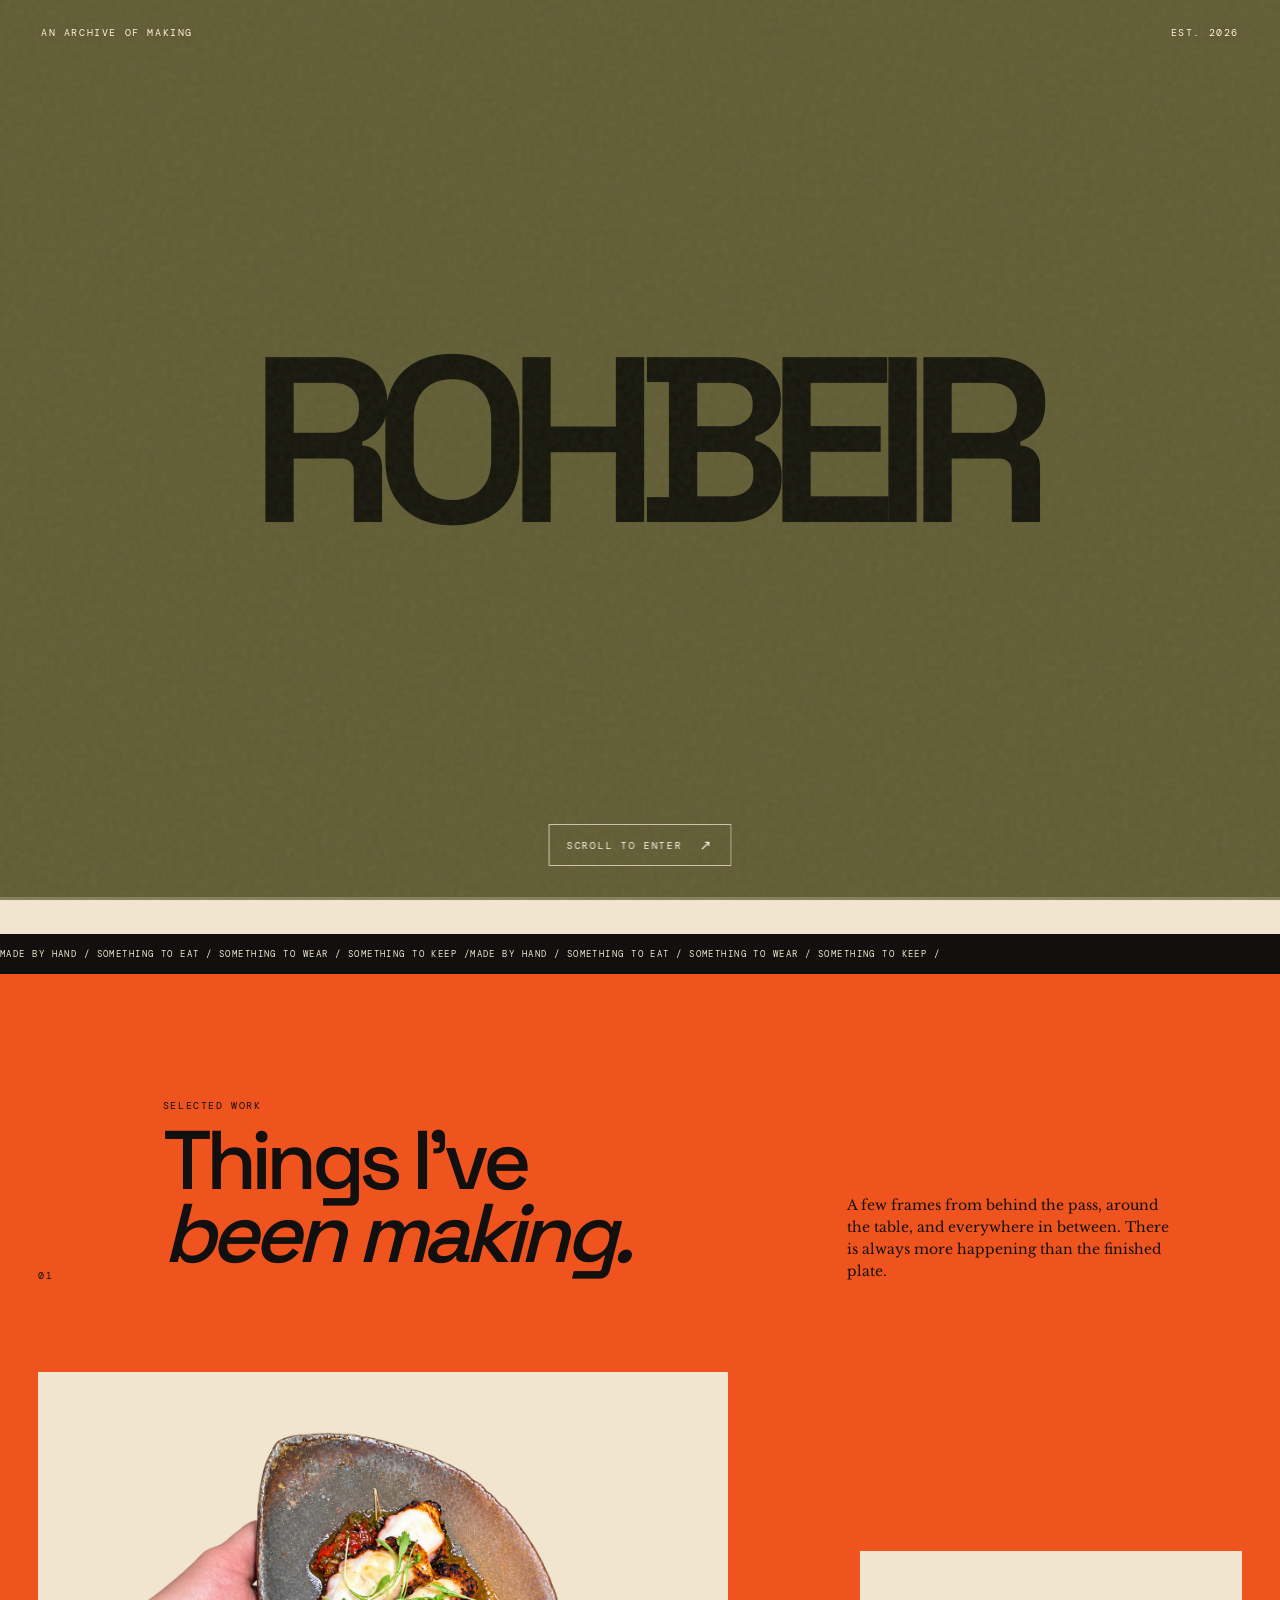
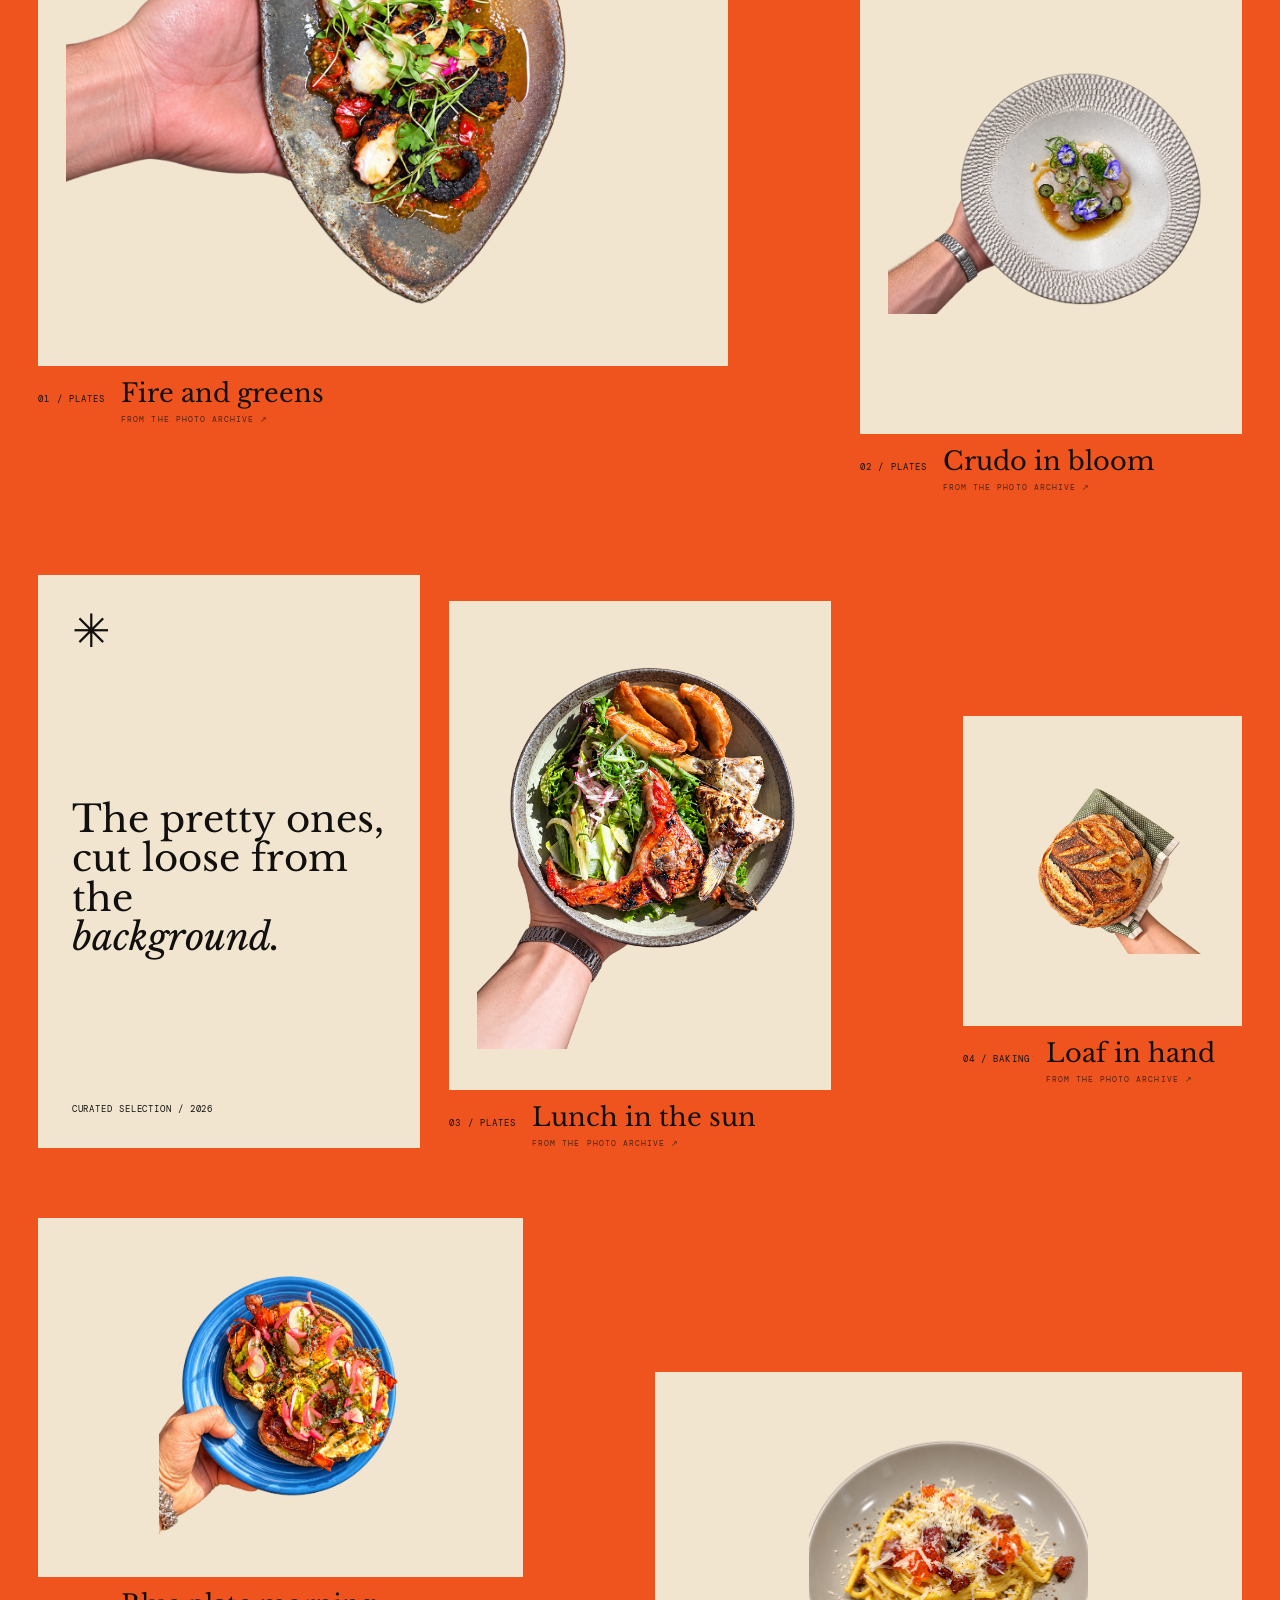
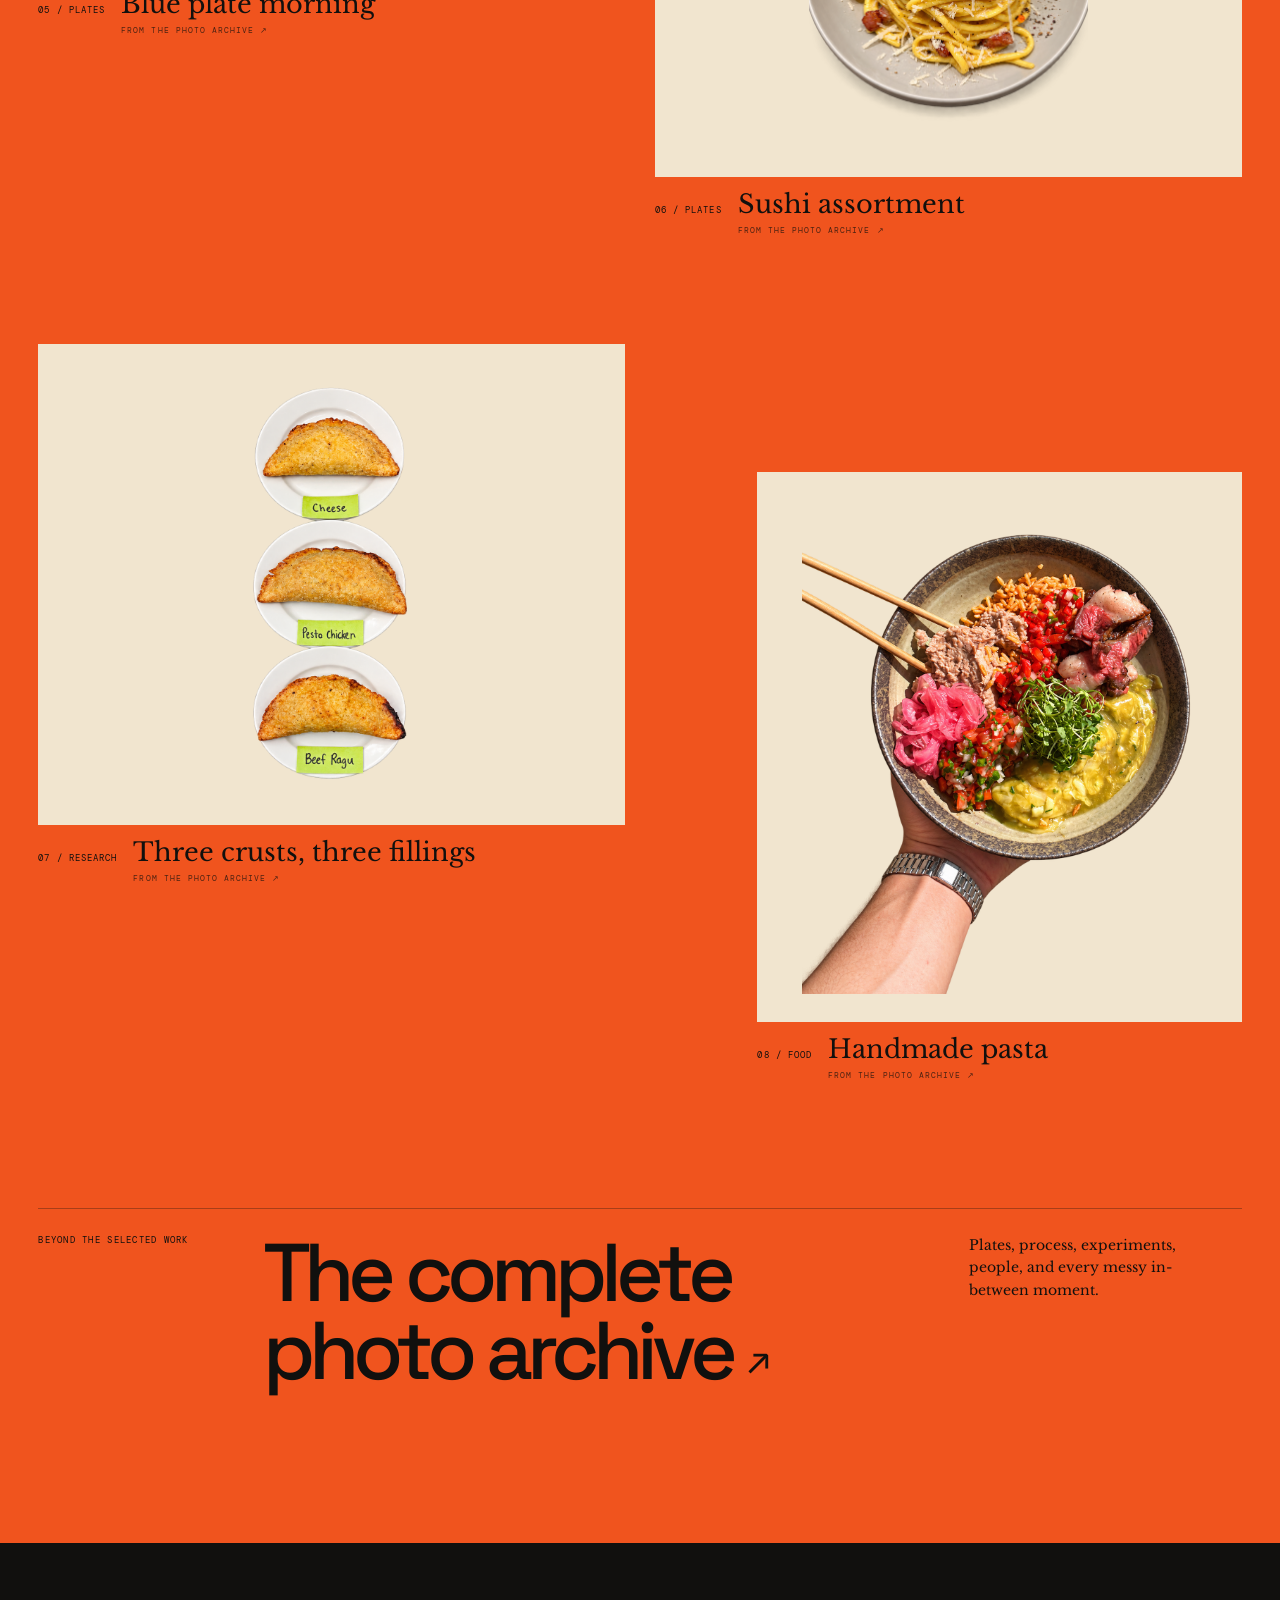
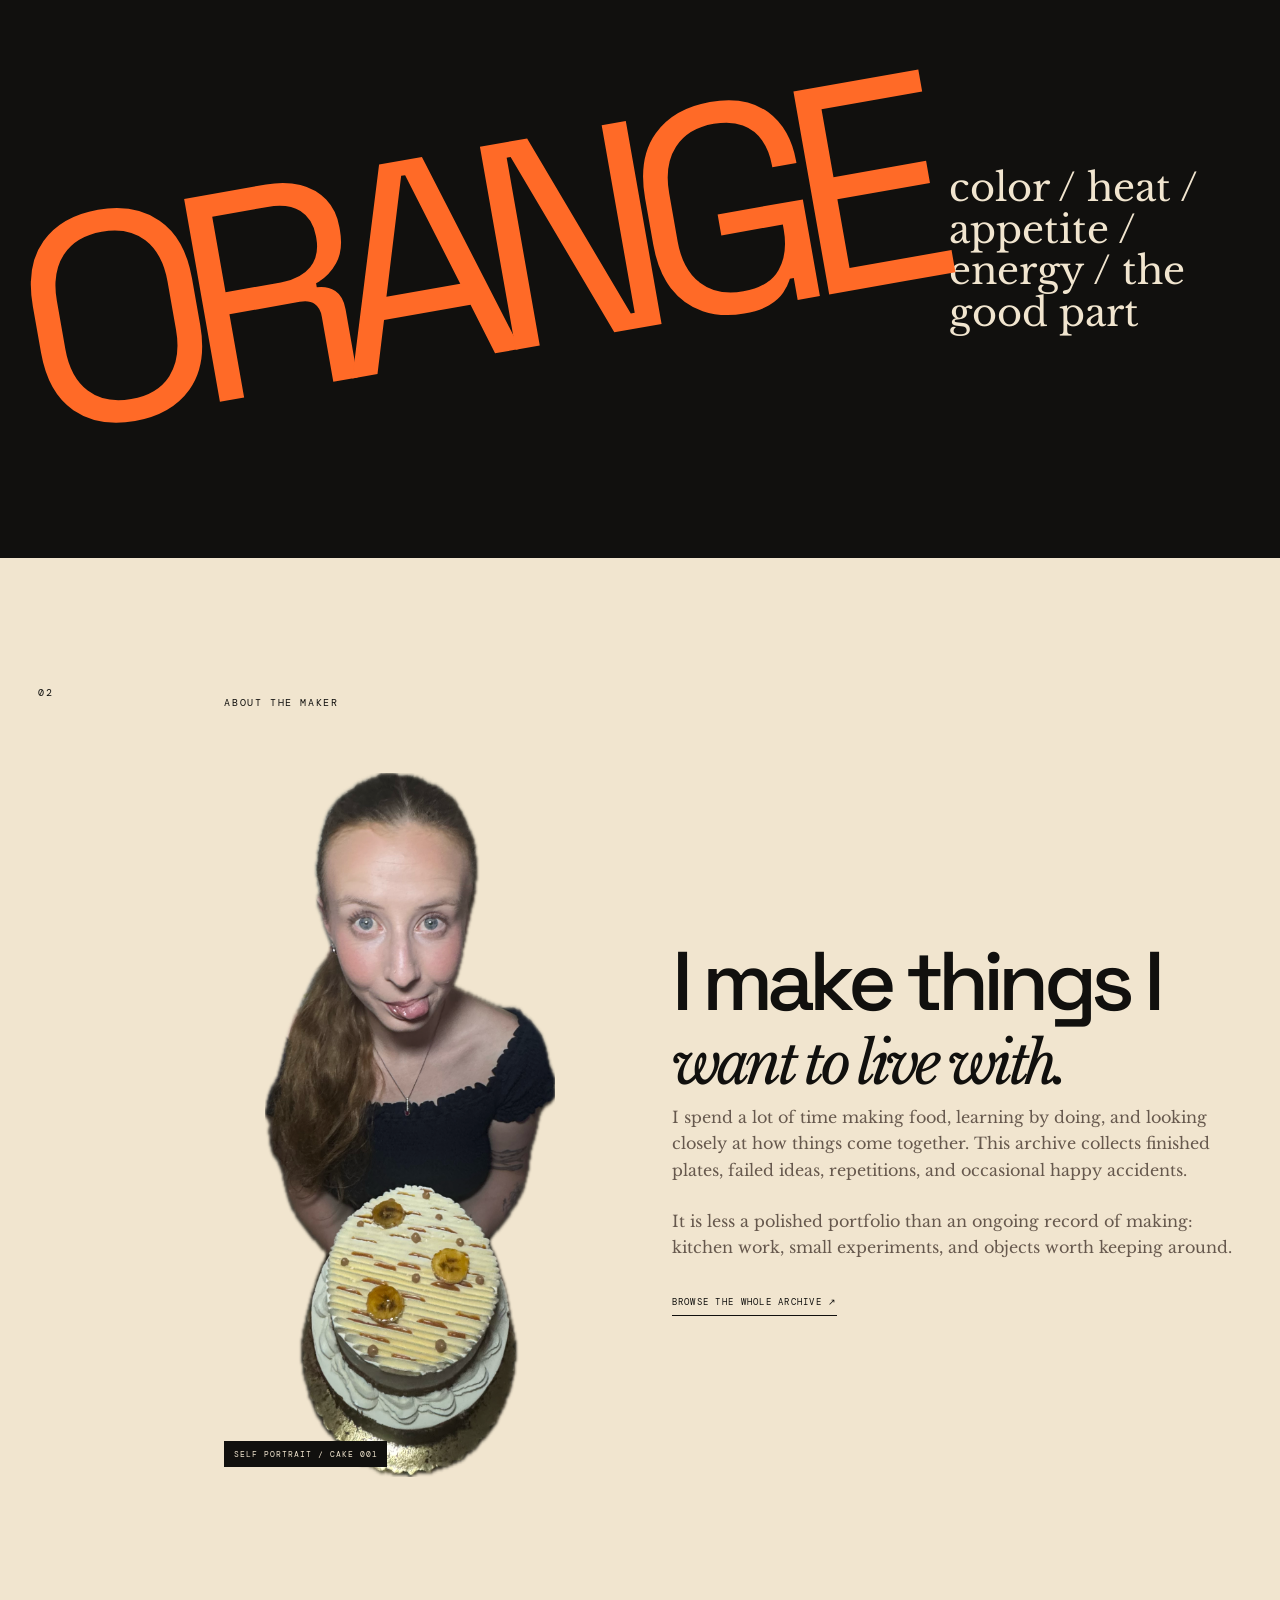
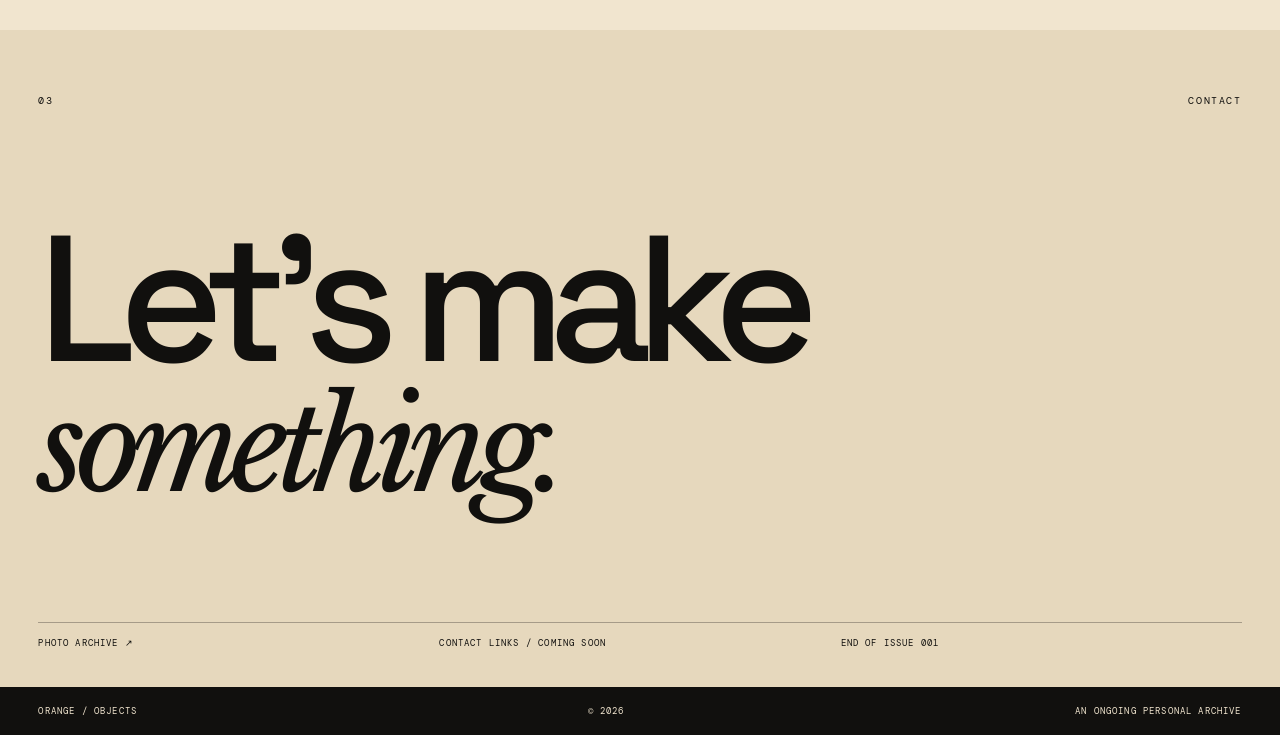
==== commit 7c6a6ae3: "Add files via upload" ====
--- a/index.html
+++ b/index.html
@@ -8,13 +8,13 @@
   <link rel="preconnect" href="https://fonts.googleapis.com">
   <link rel="preconnect" href="https://fonts.gstatic.com" crossorigin>
   <link href="https://fonts.googleapis.com/css2?family=DM+Mono:wght@400;500&family=Libre+Baskerville:ital,wght@0,400;1,400&family=Space+Grotesk:wght@400;500;600&display=swap" rel="stylesheet">
-  <link rel="stylesheet" href="style.css?v=19-full-opacity-vines">
+  <link rel="stylesheet" href="style.css?v=20-photo-archive">
 </head>
 <body>
   <div class="noise" aria-hidden="true"></div>
 
 
-  <!-- V19: same approved flowers, with harmonized vines now rendered at full flower-level opacity. -->
+  <!-- V20: original approved cut-paper flower intro, with curated photography and connected photo archive. -->
   <div class="garden-intro" id="garden-intro" aria-label="ROHBEIR botanical opening. Scroll once to enter the website.">
     <div class="garden-backdrop" id="garden-backdrop" aria-hidden="true"></div>
     <canvas class="garden-canvas" id="garden-canvas" aria-hidden="true"></canvas>
@@ -32,9 +32,10 @@
   </header>
 
   <div class="menu-panel">
-    <a href="#work">01 — WORK</a>
-    <a href="#about">02 — ABOUT</a>
-    <a href="#contact">03 — CONTACT</a>
+    <a href="#work">01 — SELECTED WORK</a>
+    <a href="archive.html">02 — PHOTO ARCHIVE</a>
+    <a href="#about">03 — ABOUT</a>
+    <a href="#contact">04 — CONTACT</a>
   </div>
 
 
@@ -44,13 +45,13 @@
         <div class="hero-copy">
           <p class="eyebrow">WELCOME TO</p>
           <h1>orange<br><em>objects</em></h1>
-          <p class="lede">A visual diary of food, jewelry, handmade things, and whatever comes next.</p>
-          <a class="enter" href="#work"><span>ENTER<br>THE ARCHIVE</span><b>↓</b></a>
+          <p class="lede">A living collection of plates, projects, kitchen experiments and things made by hand.</p>
+          <a class="enter" href="archive.html"><span>VIEW<br>THE ARCHIVE</span><b>↗</b></a>
         </div>
 
         <div class="hero-image">
-          <div class="image-frame"><img src="images/01-steak-board.png" alt="Steak, tomatoes, and toasted bread on a wooden board"></div>
-          <div class="hero-tag">PLATE 001<br>DINNER</div>
+          <div class="image-frame cutout-frame"><img src="images/cutouts/fire-and-greens-cutout.png" alt="Delicately plated seafood crudo with flowers and green garnish"></div>
+          <div class="hero-tag">PLATE / 001<br>CRUDO IN BLOOM</div>
         </div>
         <div class="sun">✳</div>
       </div>
@@ -65,36 +66,37 @@
           <p class="eyebrow">SELECTED WORK</p>
           <h2>Things I've<br><em>been making.</em></h2>
         </div>
-        <p class="work-intro">The stock photos are gone. These are yours now — imperfect, immediate, and much more interesting.</p>
+        <p class="work-intro">A few frames from behind the pass, around the table, and everywhere in between. There is always more happening than the finished plate.</p>
       </div>
 
-      <div class="gallery">
-        <article class="work-card big">
-          <div class="media"><img src="images/01-steak-board.png" alt="Steak, roasted tomatoes and bread"></div>
-          <div class="caption"><span>01 / FOOD</span><strong>Steak night</strong><small>board / bread / tomatoes</small></div>
-        </article>
-
-        <article class="work-card bread">
-          <div class="media"><img src="images/02-sourdough.png" alt="A rustic loaf of sourdough bread"></div>
-          <div class="caption"><span>02 / BREAD</span><strong>Loaf study</strong><small>crust + crumb</small></div>
-        </article>
-
-        <article class="manifesto">
-          <span>✳</span>
-          <p>good things<br>take a little<br><em>mess.</em></p>
-          <small>A WORKING PRINCIPLE</small>
-        </article>
-
-        <article class="work-card sushi">
-          <div class="media"><img src="images/03-sushi-prep.png" alt="Sushi ingredients being prepared in a kitchen"></div>
-          <div class="caption"><span>03 / PROCESS</span><strong>Before the roll</strong><small>prep table / hands / mise en place</small></div>
-        </article>
-
-        <article class="work-card peppers">
-          <div class="media"><img src="images/05-peppers-knife.png" alt="Diced peppers on a kitchen knife"></div>
-          <div class="caption"><span>04 / PROCESS</span><strong>Knife work</strong><small>red pepper / repetition</small></div>
-        </article>
-      </div>
+      <div class="featured-grid">
+<a class="featured-card feature--one" href="archive.html" aria-label="Explore the photo archive: Fire and greens">
+ <div class="featured-photo cutout-photo"><img loading="lazy" decoding="async" src="images/cutouts/crudo-in-bloom-cutout.png" alt="Charred seafood with greens and a glossy sauce on an irregular plate"></div>
+ <div class="featured-meta"><span>01 / PLATES</span><strong>Fire and greens</strong><small>FROM THE PHOTO ARCHIVE ↗</small></div>
+ </a><a class="featured-card feature--two" href="archive.html" aria-label="Explore the photo archive: Crudo in bloom">
+ <div class="featured-photo cutout-photo"><img loading="lazy" decoding="async" src="images/cutouts/fire-and-greens-cutout.png" alt="Delicately plated seafood crudo with flowers and green garnish"></div>
+ <div class="featured-meta"><span>02 / PLATES</span><strong>Crudo in bloom</strong><small>FROM THE PHOTO ARCHIVE ↗</small></div>
+ </a><div class="featured-note"><span class="featured-glyph">✳</span><p>The pretty ones,<br>cut loose from the<br><em>background.</em></p><span class="featured-note-label">CURATED SELECTION / 2026</span></div>
+<a class="featured-card feature--three" href="archive.html" aria-label="Explore the photo archive: Lunch in the sun">
+ <div class="featured-photo cutout-photo"><img loading="lazy" decoding="async" src="images/cutouts/lunch-in-the-sun-cutout.png" alt="A composed lunch bowl held in a hand"></div>
+ <div class="featured-meta"><span>03 / PLATES</span><strong>Lunch in the sun</strong><small>FROM THE PHOTO ARCHIVE ↗</small></div>
+ </a><a class="featured-card feature--four" href="archive.html" aria-label="Explore the photo archive: Loaf in hand">
+ <div class="featured-photo cutout-photo"><img loading="lazy" decoding="async" src="images/cutouts/panzerotti-trio-cutout.png" alt="A rustic round sourdough loaf supported on a folded cloth"></div>
+ <div class="featured-meta"><span>04 / BAKING</span><strong>Loaf in hand</strong><small>FROM THE PHOTO ARCHIVE ↗</small></div>
+ </a><a class="featured-card feature--five" href="archive.html" aria-label="Explore the photo archive: Blue plate morning">
+ <div class="featured-photo cutout-photo"><img loading="lazy" decoding="async" src="images/cutouts/blue-plate-cutout.png" alt="A bright blue plate holding a vibrant savory dish"></div>
+ <div class="featured-meta"><span>05 / PLATES</span><strong>Blue plate morning</strong><small>FROM THE PHOTO ARCHIVE ↗</small></div>
+ </a><a class="featured-card feature--six" href="archive.html" aria-label="Explore the photo archive: Sushi assortment">
+ <div class="featured-photo cutout-photo"><img loading="lazy" decoding="async" src="images/cutouts/sushi-assortment-cutout.png" alt="A sushi assortment on a white plate"></div>
+ <div class="featured-meta"><span>06 / PLATES</span><strong>Sushi assortment</strong><small>FROM THE PHOTO ARCHIVE ↗</small></div>
+ </a><a class="featured-card feature--seven" href="archive.html" aria-label="Explore the photo archive: Three crusts, three fillings">
+ <div class="featured-photo cutout-photo"><img loading="lazy" decoding="async" src="images/cutouts/loaf-in-hand-cutout.png" alt="Three panzerotti prototypes marked cheese, pesto chicken and beef ragu"></div>
+ <div class="featured-meta"><span>07 / RESEARCH</span><strong>Three crusts, three fillings</strong><small>FROM THE PHOTO ARCHIVE ↗</small></div>
+ </a><a class="featured-card feature--eight" href="archive.html" aria-label="Explore the photo archive: Handmade pasta">
+ <div class="featured-photo cutout-photo"><img loading="lazy" decoding="async" src="images/cutouts/pasta-bowl-cutout.png" alt="A gray bowl of handmade pasta with cheese and bright garnish"></div>
+ <div class="featured-meta"><span>08 / FOOD</span><strong>Handmade pasta</strong><small>FROM THE PHOTO ARCHIVE ↗</small></div>
+ </a></div></div>
+<div class="archive-callout"><span>BEYOND THE SELECTED WORK</span><a href="archive.html">The complete photo archive <b>↗</b></a><p>Plates, process, experiments, people, and every messy in-between moment.</p></div>
     </section>
 
     <section class="orange-break">
@@ -113,9 +115,9 @@
           </div>
           <div class="about-copy">
             <h2>I make things I<br><em>want to live with.</em></h2>
-            <p>This is a placeholder bio. Soon this can be your actual story — the food you make, the jewelry you design, the objects you collect, and the little obsessions that tie everything together.</p>
-            <p>The site is intentionally built like an evolving notebook rather than a finished catalog. Add a piece, move something around, change the caption, keep going.</p>
-            <a href="#contact" class="underline">MORE ABOUT ME ↗</a>
+            <p>I spend a lot of time making food, learning by doing, and looking closely at how things come together. This archive collects finished plates, failed ideas, repetitions, and occasional happy accidents.</p>
+            <p>It is less a polished portfolio than an ongoing record of making: kitchen work, small experiments, and objects worth keeping around.</p>
+            <a href="archive.html" class="underline">BROWSE THE WHOLE ARCHIVE ↗</a>
           </div>
         </div>
       </div>
@@ -125,14 +127,14 @@
       <div class="contact-label"><span class="num">03</span><span class="eyebrow">CONTACT</span></div>
       <h2>Let's make<br><em>something.</em></h2>
       <div class="contact-row">
-        <a href="mailto:hello@example.com">HELLO@EXAMPLE.COM ↗</a>
-        <a href="#">INSTAGRAM ↗</a>
+        <a href="archive.html">PHOTO ARCHIVE ↗</a>
+        <span>CONTACT LINKS / COMING SOON</span>
         <span>END OF ISSUE 001</span>
       </div>
     </section>
   </main>
 
-  <footer><span>ORANGE / OBJECTS</span><span>© 2026</span><span>BUILT FOR THE GITHUB</span></footer>
-  <script src="script.js?v=15-edge-stems" defer></script>
+  <footer><span>ORANGE / OBJECTS</span><span>© 2026</span><span>AN ONGOING PERSONAL ARCHIVE</span></footer>
+  <script src="script.js?v=20-photo-archive" defer></script>
 </body>
 </html>
--- a/style.css
+++ b/style.css
@@ -53,3 +53,125 @@
 .garden-helper{position:absolute;right:3vw;bottom:86px;z-index:6;color:rgba(255,242,220,.88);font:9px var(--mono);letter-spacing:.14em;text-align:right;pointer-events:none;max-width:280px}
 @media(max-width:760px){.garden-wordmark{font-size:21.7vw;letter-spacing:-.11em}.garden-edition{font-size:8px}.garden-scrollcue{font-size:9px}.garden-helper{display:none}}
 @media(prefers-reduced-motion:reduce){.garden-intro{transition:none}.garden-canvas{transition:none}}
+
+
+/* V20 / SELECTED WORK + PHOTO INDEX. Intro remains untouched. */
+:root{--display-ink:#181511;--line:rgba(17,16,14,.32)}
+.featured-grid{display:grid;grid-template-columns:repeat(12,minmax(0,1fr));column-gap:2.3vw;row-gap:6.5vw;align-items:start}
+.featured-card{display:block;min-width:0;cursor:pointer;position:relative}
+.featured-photo{overflow:hidden;background:#c24412;isolation:isolate}
+.featured-photo img{display:block;width:100%;height:100%;object-fit:cover;filter:saturate(.9) contrast(1.025);transition:transform .65s cubic-bezier(.18,.7,.2,1),filter .5s}
+.hero-image .cutout-frame,.featured-photo.cutout-photo{background:var(--cream)}
+.cutout-frame,.featured-photo.cutout-photo{display:flex;align-items:center;justify-content:center;padding:clamp(16px,2.4vw,28px)}
+.cutout-frame img,.featured-photo.cutout-photo img{object-fit:contain;filter:none}
+.featured-photo.cutout-photo img{width:100%;height:100%}
+.featured-card:hover .cutout-photo img{transform:scale(1.03);filter:none}
+.featured-card:hover img{transform:scale(1.045);filter:saturate(1.05)}
+.featured-meta{display:grid;grid-template-columns:auto 1fr;column-gap:1.25vw;row-gap:7px;padding-top:13px;align-items:baseline}
+.featured-meta span{font:9px var(--mono);letter-spacing:.12em;white-space:nowrap}
+.featured-meta strong{font:clamp(19px,2vw,32px)/1.1 var(--serif);font-weight:400}
+.featured-meta small{grid-column:2;font:8px var(--mono);letter-spacing:.13em;opacity:.72}
+.feature--one{grid-column:1/span 7}.feature--one .featured-photo{aspect-ratio:1.16}
+.feature--two{grid-column:9/span 4;margin-top:14vw}.feature--two .featured-photo{aspect-ratio:.79}
+.featured-note{grid-column:1/span 4;align-self:stretch;min-height:330px;background:var(--cream);padding:2.6vw;display:flex;flex-direction:column;justify-content:space-between}
+.featured-glyph{font-size:46px;line-height:1}.featured-note p{font:clamp(24px,2.9vw,49px)/1.06 var(--serif);margin:20px 0}.featured-note-label{font:9px var(--mono);letter-spacing:.1em}
+.feature--three{grid-column:5/span 4;margin-top:2vw}.feature--three .featured-photo{aspect-ratio:.78}
+.feature--four{grid-column:10/span 3;margin-top:11vw}.feature--four .featured-photo{aspect-ratio:.9}
+.feature--five{grid-column:1/span 5;margin-top:-1vw}.feature--five .featured-photo{aspect-ratio:1.35}
+.feature--six{grid-column:7/span 6;margin-top:11vw}.feature--six .featured-photo{aspect-ratio:1.45}
+.feature--seven{grid-column:1/span 6;margin-top:2vw}.feature--seven .featured-photo{aspect-ratio:1.22}
+.feature--eight{grid-column:8/span 5;margin-top:12vw}.feature--eight .featured-photo{aspect-ratio:.88}
+.archive-callout{margin-top:10vw;border-top:1px solid var(--line);padding-top:25px;display:grid;grid-template-columns:.35fr 1.2fr .48fr;align-items:start;column-gap:2vw}
+.archive-callout>span{font:9px/1.4 var(--mono);letter-spacing:.14em}
+.archive-callout a{font:clamp(39px,6.4vw,105px)/.95 var(--sans);font-weight:500;letter-spacing:-.075em;transition:transform .2s}
+.archive-callout a b{display:inline-block;font-weight:400;transform:translateY(-.15em);font-size:.48em}
+.archive-callout a:hover{transform:translateX(6px)}
+.archive-callout p{font:14px/1.6 var(--serif);max-width:220px;margin:0}
+
+/* PHOTO ARCHIVE — consistent editorial typography, independent browsing. */
+.archive-header-links{justify-self:end;display:flex;gap:28px;font:9px var(--mono);letter-spacing:.14em}
+.archive-header-links a:hover{text-decoration:underline}
+.archive-hero{padding:20px 3vw 8vw;min-height:92vh;overflow:hidden}
+.archive-topline{display:flex;justify-content:space-between;gap:24px;border-bottom:1px solid var(--line);padding-bottom:14px;font:9px var(--mono);letter-spacing:.13em}
+.archive-hero-grid{display:grid;grid-template-columns:1.15fr .9fr;gap:5vw;min-height:76vh;align-items:center}
+.archive-lead{padding-top:8vw;position:relative;z-index:2}
+.archive-lead h1{font-weight:500;letter-spacing:-.095em;line-height:.78;font-size:clamp(90px,13vw,235px);margin:20px 0 65px;white-space:nowrap}
+.archive-lead h1 em{font:400 .68em/.9 var(--serif);letter-spacing:-.08em}
+.archive-lead-bottom{display:grid;grid-template-columns:1fr 1fr;gap:4vw;align-items:end}
+.archive-lead-bottom p{font:16px/1.65 var(--serif);margin:0;max-width:370px}
+.archive-down{font:9px var(--mono);letter-spacing:.12em;border-bottom:1px solid var(--black);padding-bottom:13px;white-space:nowrap;display:flex;justify-content:space-between;gap:12px}
+.archive-down span{font-size:18px;line-height:.6}
+.archive-hero-photos{position:relative;height:680px;max-height:73vh}
+.archive-hero-photos img{position:absolute;object-fit:cover;box-shadow:10px 16px 0 rgba(17,16,14,.045)}
+.archive-cover-1{width:50%;height:66%;left:0;top:10%;transform:rotate(-8deg)}
+.archive-cover-2{width:42%;height:59%;right:5%;top:0;transform:rotate(9deg)}
+.archive-cover-3{width:48%;height:45%;right:3%;bottom:-1%;transform:rotate(-4deg)}
+.archive-stamp{position:absolute;z-index:4;left:35%;top:42%;background:var(--orange);border:1px solid var(--black);height:125px;width:125px;border-radius:50%;font:9px/1.35 var(--mono);letter-spacing:.08em;display:flex;flex-direction:column;align-items:center;justify-content:center;text-align:center;transform:rotate(-13deg)}
+.archive-stamp strong{font:33px/.98 var(--sans)}
+.archive-index-section{background:var(--orange);padding:8vw 3vw 9vw}
+.archive-index-top{display:grid;grid-template-columns:1fr .38fr;align-items:end;gap:6vw;padding-bottom:6vw}
+.archive-index-top h2{font-size:clamp(60px,9.2vw,150px);line-height:.85;font-weight:500;letter-spacing:-.082em;margin:18px 0 0}
+.archive-index-top h2 em{font:400 .68em var(--serif);letter-spacing:-.06em}
+.archive-index-top p{font:15px/1.65 var(--serif);max-width:330px;margin:0}
+.archive-filter-bar{border-top:1px solid var(--line);border-bottom:1px solid var(--line);display:flex;justify-content:space-between;align-items:center;gap:25px;padding:17px 0 18px;margin-bottom:4vw}
+.archive-filters{display:flex;gap:10px;flex-wrap:wrap}
+.filter-tab{appearance:none;background:transparent;border:1px solid transparent;border-radius:0;font:9px var(--mono);letter-spacing:.08em;color:var(--black);padding:10px 13px;cursor:pointer}
+.filter-tab:hover{border-color:var(--black)}.filter-tab.active{background:var(--black);color:var(--cream);border-color:var(--black)}
+.archive-count{font:9px var(--mono);letter-spacing:.12em;white-space:nowrap}
+.archive-grid{display:grid;grid-template-columns:repeat(4,minmax(0,1fr));column-gap:2.1vw;row-gap:4vw;align-items:start}
+.archive-card{display:block;appearance:none;background:transparent;border:0;padding:0;text-align:left;color:inherit;cursor:zoom-in;min-width:0}
+.archive-card[hidden]{display:none!important}
+.archive-photo{display:block;overflow:hidden;aspect-ratio:.86;background:#be4918}
+.archive-card:nth-child(7n+1) .archive-photo{aspect-ratio:1.09}
+.archive-card:nth-child(7n+4) .archive-photo{aspect-ratio:.70}
+.archive-card:nth-child(7n+6) .archive-photo{aspect-ratio:1.22}
+.archive-photo img{height:100%;width:100%;object-fit:cover;transition:transform .5s cubic-bezier(.18,.7,.2,1)}
+.archive-card:hover img{transform:scale(1.04)}
+.archive-caption{display:grid;grid-template-columns:1fr auto;align-items:start;gap:5px 9px;margin-top:13px}
+.archive-index{font:9px var(--mono);letter-spacing:.13em;grid-column:1/span 2}
+.archive-card-title{font:clamp(17px,1.8vw,27px)/1.2 var(--serif)}.archive-arrow{font:20px var(--sans);line-height:1}
+.archive-empty{font:18px var(--serif);padding:7vw 0}
+.archive-end{border-top:1px solid var(--line);margin-top:8vw;padding-top:25px;display:flex;justify-content:space-between;gap:20px;font:10px var(--mono);letter-spacing:.12em}
+.archive-end a{font-size:15px}.archive-end b{font-weight:400}
+.photo-dialog{width:100vw;max-width:none;height:100vh;max-height:none;margin:0;padding:0;border:0;background:#11100e;color:#f1e5cf;overflow:hidden}
+.photo-dialog::backdrop{background:rgba(0,0,0,.95)}
+.photo-dialog-toolbar{height:66px;padding:0 3vw;display:flex;align-items:center;justify-content:space-between;border-bottom:1px solid rgba(241,229,207,.25);font:10px var(--mono);letter-spacing:.13em}
+.photo-dialog-close{border:1px solid rgba(241,229,207,.5);background:transparent;color:inherit;cursor:pointer;padding:11px 17px;font:10px var(--mono);letter-spacing:.1em}
+.photo-dialog-inner{height:calc(100vh - 66px);display:grid;grid-template-columns:80px minmax(0,1fr) 80px;align-items:center;gap:12px;padding:22px 0}
+.photo-dialog-nav{border:none;background:transparent;color:var(--cream);font:40px var(--sans);cursor:pointer;height:100%}
+.photo-dialog-photo{height:100%;display:flex;flex-direction:column;align-items:center;justify-content:center;gap:12px;min-height:0}
+.photo-dialog-photo img{height:calc(100% - 65px);max-height:100%;width:auto;max-width:100%;object-fit:contain}
+.photo-dialog-caption{display:flex;flex-direction:column;gap:3px;text-align:center}.photo-dialog-caption span{font:9px var(--mono);letter-spacing:.14em}.photo-dialog-caption strong{font:18px var(--serif);font-weight:400}
+@media(max-width:1050px){.archive-grid{grid-template-columns:repeat(3,minmax(0,1fr))}.archive-hero-photos{height:560px}.archive-lead h1{font-size:clamp(80px,12vw,160px)}}
+@media(max-width:820px){
+ .featured-grid{grid-template-columns:1fr 1fr;gap:12vw 4vw}
+ .featured-card,.feature--one,.feature--two,.feature--three,.feature--four,.feature--five,.feature--six,.feature--seven,.feature--eight{grid-column:auto;margin-top:0}
+ .feature--one,.feature--five,.feature--seven{grid-column:1/-1}
+ .featured-note{grid-column:1/-1;min-height:220px;padding:8vw}
+ .featured-meta{display:block}.featured-meta strong{display:block;margin-top:7px}.featured-meta small{display:block;margin-top:6px}
+ .archive-callout{grid-template-columns:1fr;gap:20px}.archive-callout a{font-size:clamp(55px,9vw,100px)}
+ .archive-hero{padding:18px 5vw 12vw;min-height:0}.archive-topline span:last-child{display:none}
+ .archive-hero-grid{grid-template-columns:1fr;min-height:0;gap:3vw}.archive-lead{padding-top:13vw}
+ .archive-lead h1{font-size:clamp(75px,16vw,145px);margin-bottom:10vw}
+ .archive-lead-bottom{grid-template-columns:1fr 1fr}
+ .archive-hero-photos{height:58vw;max-height:none;min-height:260px;margin:8vw 7vw 0}
+ .archive-index-section{padding:13vw 5vw}.archive-index-top{grid-template-columns:1fr;gap:20px;padding-bottom:10vw}
+ .archive-grid{grid-template-columns:repeat(2,minmax(0,1fr));gap:9vw 4vw}
+ .archive-filter-bar{align-items:flex-start;flex-direction:column;gap:9px;margin-bottom:8vw}
+ .photo-dialog-inner{grid-template-columns:45px minmax(0,1fr) 45px;gap:5px}
+ .photo-dialog-nav{font-size:27px}
+}
+@media(max-width:520px){
+ .featured-grid{grid-template-columns:1fr;gap:13vw}
+ .featured-card,.feature--one,.feature--two,.feature--three,.feature--four,.feature--five,.feature--six,.feature--seven,.feature--eight{grid-column:1/-1}
+ .featured-note{grid-column:1/-1}.featured-meta strong{font-size:25px}
+ .archive-hero .archive-lead h1{font-size:17.6vw}
+ .archive-hero-photos{height:75vw;min-height:0}
+ .archive-lead-bottom{grid-template-columns:1fr;gap:25px}
+ .archive-header-links{gap:12px;font-size:8px}
+ .archive-grid{gap:11vw 4vw}.archive-caption{margin-top:8px}
+ .archive-card-title{font-size:15px}.archive-index{font-size:8px}
+ .archive-end{flex-direction:column}
+ .photo-dialog-photo img{height:calc(100% - 84px)}
+}
+@media(prefers-reduced-motion:reduce){.featured-photo img,.archive-photo img{transition:none}}
